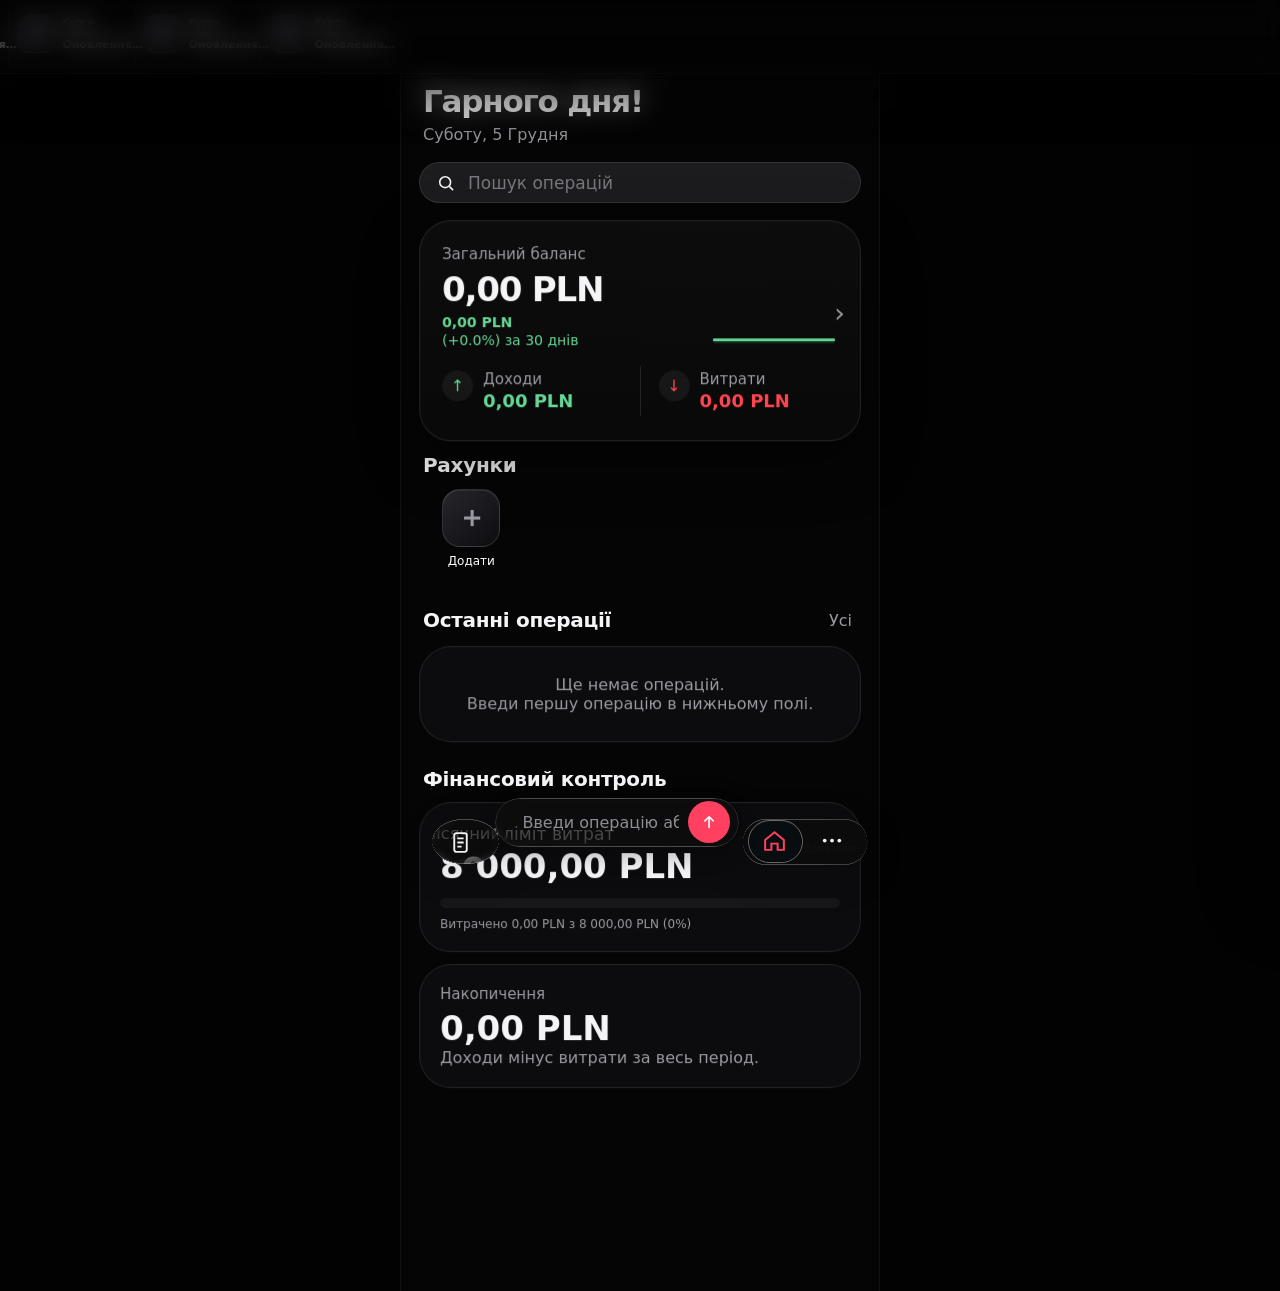
==== index.html @ 89702fe8 "Publish user collapse profile with exact reversed expansion" ====
<!doctype html>
<html lang="uk">
<head>
  <meta charset="utf-8" />
  <meta name="viewport" content="width=device-width, initial-scale=1, viewport-fit=cover" />
  <meta name="theme-color" content="#050505" />
  <meta name="apple-mobile-web-app-capable" content="yes" />
  <meta name="apple-mobile-web-app-status-bar-style" content="black-translucent" />
  <meta name="voice-finance-api" content="" />
  <title>Voice Finance</title>
  <link rel="manifest" href="manifest.webmanifest" />
  <link rel="apple-touch-icon" sizes="180x180" href="icons/liquid-studio-180.png" />
  <style>
    :root{
      --bg:#050505;
      --panel:#0c0c0e;
      --panel-2:#101013;
      --line:rgba(255,255,255,.105);
      --line-strong:rgba(255,255,255,.16);
      --text:#f5f5f7;
      --muted:#9a9aa2;
      --muted-2:#6f7078;
      --accent:#ff7d83;
      --accent-strong:#ff454f;
      --accent-dim:rgba(255,125,131,.12);
      --green:#66d896;
      --shadow:0 20px 60px rgba(0,0,0,.48);
      --r-xl:32px;
      --r-lg:26px;
      --r-md:20px;
      --r-sm:16px;
    }
    *{box-sizing:border-box}
    html,body{margin:0;min-height:100%;background:var(--bg);color:var(--text);font-family:-apple-system,BlinkMacSystemFont,"SF Pro Display","SF Pro Text",Inter,system-ui,sans-serif}
    body{overflow-x:hidden}
    button,input,select,textarea{font:inherit}
    button{color:inherit}
    .app{
      max-width:480px;
      margin:0 auto;
      min-height:100dvh;
      padding:calc(env(safe-area-inset-top) + 77px) 18px calc(190px + env(safe-area-inset-bottom));
      background:#050505;transition:transform .46s cubic-bezier(.2,.8,.2,1),filter .46s ease;
    }
    .account-ticker{position:fixed;z-index:42;top:env(safe-area-inset-top);left:0;right:0;height:74px;overflow:hidden;background:rgba(5,5,5,.94);border-bottom:1px solid rgba(255,255,255,.06);backdrop-filter:blur(18px);-webkit-backdrop-filter:blur(18px);touch-action:pan-y;cursor:grab}.account-ticker.dragging{cursor:grabbing}.account-ticker.dragging .ticker-item{pointer-events:none}
    .studio-preview .account-ticker{display:none!important}.studio-preview .app{padding-top:calc(env(safe-area-inset-top) + 16px)}.studio-preview .bottom-zone{bottom:0!important}
    .ticker-track{height:100%;display:flex;width:max-content;align-items:center;will-change:transform;transform:translate3d(0,0,0)}.ticker-sequence{display:flex;align-items:center;flex:none}.ticker-item{position:relative;width:126px;height:62px;display:grid;grid-template-columns:38px 1fr;grid-template-rows:1fr 1fr;column-gap:7px;align-items:center;padding:7px 8px 13px;border:0;border-right:1px solid rgba(255,255,255,.07);background:transparent;text-align:left;color:inherit}.ticker-logo{grid-row:1/3;width:38px;height:38px;border-radius:12px;background:linear-gradient(145deg,#24242a,#0b0b0d);border:1px solid var(--line);display:grid;place-items:center;font-weight:750;font-size:12px}.ticker-name{font-size:10px;line-height:1;color:#f5f5f7}.ticker-value{font-size:11px;font-weight:650;white-space:nowrap}.ticker-spark{position:absolute;left:53px;bottom:1px;width:38px;height:13px}.ticker-change{position:absolute;right:5px;bottom:2px;font-size:8px;white-space:nowrap}.trend-up{color:var(--green)}.trend-down{color:#ff5364}.trend-flat{color:var(--muted)}
    @media (prefers-reduced-motion:reduce){.account-ticker{overflow-x:auto;-webkit-overflow-scrolling:touch}.ticker-track{animation:none!important}.ticker-sequence[aria-hidden="true"]{display:none}}
    .topline{display:flex;justify-content:space-between;align-items:flex-start;margin:8px 4px 5px}
    .eyebrow{font-size:15px;color:var(--muted);margin-bottom:2px}
    h1{font-size:33px;line-height:1.05;margin:0;letter-spacing:-1.2px}
    .sub{margin-top:6px;color:var(--muted);font-size:14px}
    .icon-btn{
      width:44px;height:44px;border-radius:50%;border:1px solid var(--line);
      background:var(--panel);display:grid;place-items:center;padding:0
    }
    .screen{display:none}.screen.active{display:block}
    .card{
      background:linear-gradient(180deg,rgba(255,255,255,.035),rgba(255,255,255,.018));
      border:1px solid var(--line);border-radius:var(--r-xl);box-shadow:var(--shadow);
    }
    .balance-card{padding:24px 22px;margin-bottom:11px}
    .balance-row{display:grid;grid-template-columns:minmax(0,1fr) 128px;gap:10px;align-items:center}.balance-copy{min-width:0;overflow:hidden}.balance-row .balance{margin:9px 0 6px}.balance-chart-btn{border:0;background:transparent;padding:0;height:78px;display:block;position:relative}.balance-chart-btn svg{width:100%;height:100%;overflow:visible}.balance-chart-btn path:not(.fill){fill:none;stroke:var(--green);stroke-width:2.4;stroke-linecap:round;stroke-linejoin:round}.balance-chart-btn .fill{fill:url(#balanceGradient);stroke:none}.balance-chart-btn::after{content:'›';position:absolute;right:-7px;top:22px;color:var(--muted);font-size:27px}.balance-change{font-size:14px;color:var(--green);margin:0 0 18px;min-width:0}.balance-change strong,.balance-change span{display:block;max-width:100%;white-space:nowrap;overflow:hidden}.balance-change span{margin-top:2px}
    .label{color:var(--muted);font-size:15px}
    .balance-main{display:grid;grid-template-columns:minmax(0,1fr) 108px;gap:10px;align-items:center;margin:7px 0 22px;min-width:0}.balance-main>*{min-width:0}.balance{width:100%;font-size:clamp(26px,7.8vw,34px);letter-spacing:-1.2px;line-height:1.05;font-weight:600;white-space:nowrap;overflow:hidden}.balance-chart{width:108px;height:52px;overflow:hidden}.balance-chart path{fill:none;stroke:var(--green);stroke-width:2.4;stroke-linecap:round;stroke-linejoin:round}.balance-chart .fill{fill:url(#balanceGradient);stroke:none}
    .split{display:grid;grid-template-columns:1fr 1px 1fr;gap:18px;align-items:center}
    .divider{height:50px;background:var(--line)}
    .metric{display:flex;gap:10px;align-items:flex-start;border:0;background:transparent;padding:0;text-align:left;cursor:pointer;min-width:0;overflow:hidden}.metric>div:last-child{min-width:0;flex:1;overflow:hidden}
    .metric .dot{width:31px;height:31px;border-radius:50%;display:grid;place-items:center;background:rgba(255,255,255,.055)}
    .metric strong{display:block;width:100%;font-size:18px;margin-top:2px;white-space:nowrap;overflow:hidden}
    .income strong,.income .dot{color:var(--green)}
    .expense strong,.expense .dot{color:var(--accent-strong)}
    .section{margin-top:20px}
    .section-head{display:flex;align-items:center;justify-content:space-between;margin:0 4px 12px}
    .section-head h2{font-size:20px;margin:0;letter-spacing:-.3px}
    .section-head button{border:0;background:none;color:var(--muted);padding:5px}
    .accounts-section{margin:4px 0 22px}.accounts-grid{display:grid;grid-template-columns:repeat(4,minmax(0,1fr));gap:13px 8px;overflow:hidden;max-height:108px;transition:max-height .35s ease}.accounts-grid.expanded{max-height:360px}.account-tile{border:0;background:transparent;padding:0;min-width:0;text-align:center}.account-icon{width:58px;height:58px;border-radius:18px;margin:0 auto 7px;border:1px solid rgba(255,255,255,.13);background:linear-gradient(145deg,#27272d,#0d0d10);display:grid;place-items:center;font-size:18px;font-weight:750;box-shadow:inset 0 1px rgba(255,255,255,.08)}.account-icon.erste{background:#0874df}.account-icon.revolut{font-size:30px}.account-name{display:block;font-size:12px;color:white;white-space:nowrap;overflow:hidden;text-overflow:ellipsis}.account-balance{display:block;font-size:11px;color:var(--green);margin-top:3px;white-space:nowrap}.account-balance.negative{color:#ff5364}.add-icon{font-size:29px;color:var(--muted)}
    .category-grid{display:block;border:1px solid var(--line);border-radius:var(--r-xl);overflow:hidden;background:var(--panel)}
    .category{
      min-height:46px;border:0;border-bottom:1px solid var(--line);border-radius:0;
      background:transparent;padding:4px 12px;display:grid;grid-template-columns:44px 1fr auto;gap:10px;align-items:center;
      cursor:pointer;transition:.18s transform,.18s border-color;
    }
    .category:last-child{border-bottom:0}
    .category:active{transform:scale(.98)}
    .cat-top{display:contents}
    .cat-icon{width:37px;height:37px;border-radius:13px;display:grid;place-items:center;font-size:18px;background:rgba(255,255,255,.06)}
    .cat-arrow{display:none}.cat-copy{display:contents}.cat-name{font-size:16px;color:#d9d9de}.cat-sum{font-size:16px;margin:0;font-variant-numeric:tabular-nums}
    .transactions{border:1px solid var(--line);border-radius:var(--r-xl);overflow:hidden;background:var(--panel)}
    .tx{display:grid;grid-template-columns:46px 1fr auto;gap:12px;align-items:center;padding:14px 15px;border-bottom:1px solid var(--line);cursor:pointer}
    .tx:last-child{border-bottom:0}
    .tx-icon{width:42px;height:42px;border-radius:15px;background:rgba(255,255,255,.06);display:grid;place-items:center;font-size:19px}
    .tx-title{font-size:16px}.tx-meta{font-size:13px;color:var(--muted);margin-top:3px}
    .tx-amount{font-size:17px;font-variant-numeric:tabular-nums}.pos{color:var(--green)}.neg{color:#f0f0f4}
    .empty{padding:28px;text-align:center;color:var(--muted)}
    .bottom-zone{position:fixed;left:50%;transform:translateX(-50%);bottom:0;width:min(480px,100%);padding:8px 15px calc(11px + env(safe-area-inset-bottom));background:transparent;z-index:30;transition:transform .5s cubic-bezier(.22,.82,.22,1),bottom .22s ease}
    .top-atmosphere{position:fixed;z-index:43;left:0;right:0;top:0;height:calc(var(--vf-top-height,10dvh) + env(safe-area-inset-top));pointer-events:none;background:rgba(0,0,0,var(--vf-top-shade,.2));backdrop-filter:blur(var(--vf-top-blur,16px));-webkit-backdrop-filter:blur(var(--vf-top-blur,16px));mask-image:linear-gradient(to bottom,#000 0%,#000 25%,transparent 100%);-webkit-mask-image:linear-gradient(to bottom,#000 0%,#000 25%,transparent 100%)}
    .dock-layout{position:relative;height:128px;transition:height .62s cubic-bezier(.2,.72,.18,1)}
    .dock-liquid-layer{position:absolute;z-index:1;left:-14px;top:-14px;display:block;width:calc(100% + 28px);height:156px;overflow:visible;pointer-events:none;contain:layout paint;will-change:contents}
    .dock-liquid-outline-layer{position:absolute;z-index:2;left:-14px;top:-14px;display:block;width:calc(100% + 28px);height:156px;overflow:visible;pointer-events:none}
    .dock-zoom-surfaces{position:absolute;z-index:0;left:-14px;top:-14px;width:calc(100% + 28px);height:156px;pointer-events:none}
    .dock-zoom-layer{position:absolute;inset:0;overflow:hidden;pointer-events:none;mask-repeat:no-repeat;-webkit-mask-repeat:no-repeat;contain:paint}
    .vf-mirror-content{position:absolute;inset:0;display:block;pointer-events:none;overflow:hidden;contain:paint}
    .vf-mirror-copy{position:absolute!important;max-width:none!important;margin:0!important;pointer-events:none!important;transition:none!important;animation:none!important;backdrop-filter:none!important;-webkit-backdrop-filter:none!important;transform-style:flat!important}
    .vf-mirror-copy.account-ticker{right:auto!important;bottom:auto!important}
    .dock-liquid-mass{fill:url(#dockGlassFill);filter:url(#dockLiquidGlass)}
    .dock-entry-glass{fill:url(#dockGlassFill)}
    .quick-entry-shell{position:absolute;z-index:3;left:0;top:0;width:100%;height:42px;border:0;border-radius:21px;background:transparent;box-shadow:0 9px 20px rgba(0,0,0,var(--vf-dock-shade,.22));display:flex;align-items:center;padding:0 18px;transition:top .62s cubic-bezier(.2,.72,.18,1),left .62s cubic-bezier(.2,.72,.18,1),width .62s cubic-bezier(.2,.72,.18,1),height .62s cubic-bezier(.2,.72,.18,1),border-radius .62s cubic-bezier(.2,.72,.18,1),padding .62s cubic-bezier(.2,.72,.18,1),opacity .32s ease;overflow:hidden}
    .quick-entry-shell>svg{width:22px;height:22px;flex:none;color:#f5f5f7}.quick-entry-shell.listening{border-color:rgba(255,64,96,.6)}.quick-entry-input{min-width:0;flex:1;height:100%;border:0;outline:0;background:transparent;color:#f5f5f7;padding:0 9px 0 11px;font-size:16px}.quick-entry-input::placeholder{color:#8d8d94}.quick-send{width:27px;height:27px;flex:none;border:0;border-radius:50%;background:#ff4060;color:#fff;display:grid;place-items:center;padding:0;transition:transform .18s ease,filter .18s ease}.quick-send:active{transform:scale(.9);filter:brightness(.82)}.quick-send svg{width:14px;height:14px}
    .dock{position:absolute;z-index:2;left:0;top:50px;width:100%;height:78px;transition:top .62s cubic-bezier(.2,.72,.18,1),height .62s cubic-bezier(.2,.72,.18,1)}
    .dock-group{position:relative;isolation:isolate;width:100%;height:78px;border:0;border-radius:39px;background:transparent;box-shadow:none;overflow:visible;transition:height .62s cubic-bezier(.2,.72,.18,1)}.dock-group::before{content:none}
    .profile-drawer::before{content:"";position:absolute;pointer-events:none;inset:1px;border-radius:inherit;background:linear-gradient(100deg,rgba(255,255,255,.07),transparent 18% 82%,rgba(255,255,255,.055));opacity:.5}
    .dock-group::after{content:none}
    .dock-indicator{position:absolute;z-index:0;left:6px;top:6px;width:calc((100% - 12px)/5);height:64px;border-radius:31px;transform:translateX(0);will-change:transform,width,height,left,top;transition:left .8s cubic-bezier(.65,0,.35,1),top .8s cubic-bezier(.65,0,.35,1),width .8s cubic-bezier(.65,0,.35,1),height .8s cubic-bezier(.65,0,.35,1),border-radius .8s cubic-bezier(.65,0,.35,1)}.dock-indicator::before{content:"";position:absolute;inset:0;border-radius:inherit;background:var(--dock-indicator-fill,#09090a);transform-origin:center}
    .dock-selection-fluid{position:absolute;inset:0;z-index:0;width:100%;height:100%;overflow:visible;pointer-events:none}.dock-selection-fluid path{fill:var(--dock-indicator-fill,#09090a)}.dock-group{touch-action:pan-y}
    .dock button{border:0;color:#f1f1f3}.dock-group button{--i:0;position:absolute;z-index:1;left:6px;top:6px;width:calc((100% - 12px)/5);height:64px;border-radius:31px;background:transparent;display:flex;flex-direction:column;justify-content:center;align-items:center;gap:3px;padding:5px 2px;transform:translateX(calc(var(--i) * 100%));transition:transform .8s cubic-bezier(.22,.72,.18,1),opacity .55s ease,color .35s ease,width .8s cubic-bezier(.22,.72,.18,1),height .8s cubic-bezier(.22,.72,.18,1),top .8s cubic-bezier(.22,.72,.18,1),left .8s cubic-bezier(.22,.72,.18,1)}.dock-group button:nth-of-type(2){--i:1}.dock-group button:nth-of-type(3){--i:2}.dock-group button:nth-of-type(4){--i:3}.dock-group button:nth-of-type(5){--i:4}.dock-group button.active{color:#ff4060}.dock svg{width:25px;height:25px}.dock-label{font-size:10px;line-height:1;white-space:nowrap;letter-spacing:-.1px;transition:opacity .35s ease}
    .dock-group .compact-active-btn{display:none;opacity:0;pointer-events:none}
    .bottom-zone.compact .dock-layout{height:78px}.bottom-zone.compact .quick-entry-shell{left:68px;top:9px;width:calc(100% - 200px);height:60px;border-radius:30px;padding:0 9px 0 14px}.bottom-zone.compact .dock{top:0;height:78px}.bottom-zone.compact .dock-group{height:78px;border-color:transparent;background:transparent;box-shadow:none;overflow:visible}.bottom-zone.compact .dock-group::before{opacity:1;transform:scaleX(1)}.bottom-zone.compact .dock-group::after{opacity:0}.bottom-zone.compact .dock-indicator{left:0;top:6px;width:64px;height:64px;border-radius:50%;transform:translateX(0)!important;border:1px solid rgba(255,255,255,.16);box-shadow:inset 0 1px rgba(255,255,255,.12)}.bottom-zone.compact.compact-home .dock-indicator{opacity:0}.bottom-zone.compact .dock-indicator::before{background:rgba(31,31,33,.96)}.bottom-zone.compact .dock-group button{left:0;top:6px;width:64px;height:64px;border-radius:50%;transform:translateX(0) scale(.72);opacity:0;pointer-events:none}.bottom-zone.compact .dock-group button.active:not([data-screen="home"]){transform:translateX(0) scale(1);opacity:1;pointer-events:auto}.bottom-zone.compact .dock-group button[data-screen="home"]{left:calc(100% - 124px);transform:translateX(0) scale(1);opacity:1;pointer-events:auto}.bottom-zone.compact .dock-group button[data-screen="home"].active{background:#09090a}.bottom-zone.compact .dock-group .more-btn{left:calc(100% - 62px);transform:translateX(0) scale(1);opacity:1;pointer-events:auto;background:transparent;border:0;box-shadow:none}.bottom-zone.compact .dock-label{opacity:0}.bottom-zone.compact .quick-entry-shell>svg{width:0;opacity:0}.bottom-zone.compact .quick-send{width:38px;height:38px}.bottom-zone.compact .quick-send svg{width:19px;height:19px}
    .dock-indicator{transition-duration:.784s}.dock-group button{transition-duration:.784s,.546s,.35s,.784s,.784s,.784s,.784s}.dock-label{transition-duration:.35s}.bottom-zone.compact .dock-layout{transition:height .476s cubic-bezier(.22,.72,.18,1)}.bottom-zone.compact .quick-entry-shell{transition:top .476s cubic-bezier(.65,0,.35,1),left .476s cubic-bezier(.65,0,.35,1),width .476s cubic-bezier(.65,0,.35,1),height .476s cubic-bezier(.65,0,.35,1),border-radius .476s cubic-bezier(.65,0,.35,1),padding .476s cubic-bezier(.65,0,.35,1),opacity .35s ease}
    .dock-indicator{transition-duration:.62s}.dock-group button{transition-duration:.62s,.43s,.28s,.62s,.62s,.62s,.62s}.dock-label{transition-duration:.28s}.bottom-zone.compact .dock-layout{transition:height .62s cubic-bezier(.2,.72,.18,1)}.bottom-zone.compact .quick-entry-shell{transition:top .62s cubic-bezier(.2,.72,.18,1),left .62s cubic-bezier(.2,.72,.18,1),width .62s cubic-bezier(.2,.72,.18,1),height .62s cubic-bezier(.2,.72,.18,1),border-radius .62s cubic-bezier(.2,.72,.18,1),padding .62s cubic-bezier(.2,.72,.18,1),opacity .28s ease}.bottom-zone.compact .dock-group::before{opacity:0}.bottom-zone.compact .dock-indicator{border:0;box-shadow:none}.bottom-zone.compact .dock-indicator::before{background:rgba(8,8,10,.8)}.bottom-zone.compact .dock-group button[data-screen="home"].active{background:rgba(8,8,10,.78)}
    .bottom-zone.compact.compact-home .quick-entry-shell{left:68px;width:calc(100% - 200px)}.bottom-zone.compact.compact-home .dock-indicator{opacity:1}.bottom-zone.compact .dock-group button.active:not([data-screen="home"]){opacity:0;pointer-events:none;transform:translateX(0) scale(.72)}.bottom-zone.compact .dock-group .compact-active-btn{display:flex;left:0;top:6px;width:64px;height:64px;border-radius:50%;transform:none;opacity:1;pointer-events:auto;color:#ff4060}.bottom-zone.compact .compact-active-btn .dock-label{display:none}
    .bottom-zone.compact .quick-entry-shell{transition:left .28s cubic-bezier(.2,.72,.18,1) .2s,width .28s cubic-bezier(.2,.72,.18,1) .2s,height .28s cubic-bezier(.2,.72,.18,1) .2s,border-radius .28s cubic-bezier(.2,.72,.18,1) .2s,padding .28s cubic-bezier(.2,.72,.18,1) .2s,top .28s cubic-bezier(.2,.72,.18,1) .42s,opacity .28s ease}
    .bottom-zone.compact .dock-layout{height:128px}.bottom-zone.compact .dock{top:50px}.bottom-zone.compact .quick-entry-shell{top:58px;transition:left .36s cubic-bezier(.2,.72,.18,1) .28s,width .36s cubic-bezier(.2,.72,.18,1) .28s,height .36s cubic-bezier(.2,.72,.18,1) .28s,border-radius .36s cubic-bezier(.2,.72,.18,1) .28s,padding .36s cubic-bezier(.2,.72,.18,1) .28s,top .34s cubic-bezier(.2,.72,.18,1) .52s,opacity .28s ease}.dock-indicator{transition-duration:.84s}.dock-group button{transition-duration:.84s,.58s,.38s,.84s,.84s,.84s,.84s}
    /* One horizontal coordinate system prevents width-dependent translateX overshoot. */
    .dock-group button{left:6px;transform:translateZ(0) scale(1);will-change:left,width,transform,opacity;backface-visibility:hidden;transition:transform .84s cubic-bezier(.65,0,.35,1),opacity .58s ease,color .38s ease,width .84s cubic-bezier(.65,0,.35,1),height .84s cubic-bezier(.65,0,.35,1),top .84s cubic-bezier(.65,0,.35,1),left .84s cubic-bezier(.65,0,.35,1)}
    .dock-group button:nth-of-type(2){left:calc(20% + 3.6px)}
    .dock-group button:nth-of-type(3){left:calc(40% + 1.2px)}
    .dock-group button:nth-of-type(4){left:calc(60% - 1.2px)}
    .dock-group button:nth-of-type(5){left:calc(80% - 3.6px)}
    .dock-group .compact-active-btn{display:none!important}
    .bottom-zone.compact .dock-group button{left:0;transform:translateZ(0) scale(.72)}
    /* One editable, directional rim for the entry field; mask fades only the rim. */
    .quick-entry-shell::before{content:"";position:absolute;inset:0;border-radius:inherit;background:var(--dock-entry-tint,transparent);pointer-events:none;z-index:1}
    .quick-entry-shell::after{content:"";position:absolute;inset:0;box-sizing:border-box;border-style:solid;border-width:var(--dock-glass-border,1px) var(--dock-glass-border-x,1px);border-color:rgba(255,255,255,var(--dock-glass-border-opacity,.3));border-radius:inherit;pointer-events:none;mask-image:var(--dock-outline-mask);-webkit-mask-image:var(--dock-outline-mask)}
    .quick-entry-shell.listening::after{border-color:rgba(255,64,96,.6)}
    .vf-radial-blur-host> :not(.vf-contour-zoom-stack){position:relative;z-index:1}
    .vf-radial-blur-host>.vf-contour-zoom-stack{position:absolute;inset:0;z-index:0;border-radius:inherit;overflow:hidden;pointer-events:none}
    .vf-contour-zoom-layer{position:absolute;inset:0;border-radius:inherit;overflow:hidden;pointer-events:none;mask-repeat:no-repeat;-webkit-mask-repeat:no-repeat;contain:paint}
    .vf-radial-blur-host.quick-entry-shell>svg,.vf-radial-blur-host.quick-entry-shell>input,.vf-radial-blur-host.quick-entry-shell>button{position:relative;z-index:2}
    .vf-radial-blur-host.quick-entry-shell::after{z-index:3}
    #dockMaterialSurfaces .vf-radial-blur-host.dock-material-surface{backdrop-filter:none;-webkit-backdrop-filter:none}
    #bottomZone .vf-radial-blur-host.dock-indicator::before{z-index:2;backdrop-filter:none;-webkit-backdrop-filter:none}
    #bottomZone .vf-radial-blur-host.dock-indicator>.vf-contour-zoom-stack{z-index:1}
    .vf-radial-blur-host.profile-drawer,.vf-radial-blur-host.sheet,.vf-radial-blur-host.voice-popover{backdrop-filter:none;-webkit-backdrop-filter:none}
    #profileDrawer .category-grid,#profileDrawer .drawer-settings{background:rgba(255,255,255,var(--vf-drawer-card-opacity,.045));backdrop-filter:blur(var(--vf-drawer-card-blur,8px));-webkit-backdrop-filter:blur(var(--vf-drawer-card-blur,8px));border-radius:var(--vf-drawer-card-radius,24px)}
    .profile-drawer .category{min-height:calc(46px * var(--vf-drawer-card-size,1))}
    .profile-drawer .drawer-settings{min-height:calc(52px * var(--vf-drawer-card-size,1))}
    .sheet :is(.provider-button,.field input,.field select,.category-grid,.transactions,.card){background:rgba(255,255,255,var(--vf-sheet-card-opacity,.06));backdrop-filter:blur(var(--vf-sheet-card-blur,8px));-webkit-backdrop-filter:blur(var(--vf-sheet-card-blur,8px));border-radius:var(--vf-sheet-card-radius,18px)}
    .sheet .provider-button{min-height:calc(50px * var(--vf-sheet-card-size,1))}
    .sheet :is(.field input,.field select){min-height:calc(48px * var(--vf-sheet-card-size,1))}
    /* HTML glass plates follow the two SVG liquid masses independently. */
    #dockMaterialSurfaces{position:absolute;z-index:2;inset:0;pointer-events:none;overflow:visible}
    #dockMaterialSurfaces .dock-material-surface{position:absolute;left:0;top:0;opacity:0;overflow:hidden;pointer-events:none;background:transparent;border:0;box-shadow:none;backdrop-filter:blur(var(--dock-glass-blur,15px)) saturate(var(--dock-glass-lens,1.2));-webkit-backdrop-filter:blur(var(--dock-glass-blur,15px)) saturate(var(--dock-glass-lens,1.2));will-change:left,top,width,height,border-radius,opacity}
    html.vf-motion-active #dockMaterialSurfaces .dock-material-surface{backdrop-filter:none;-webkit-backdrop-filter:none}
    #bottomZone .dock-group{background:transparent;border-color:transparent;backdrop-filter:none;-webkit-backdrop-filter:none}
    #bottomZone .dock-group::before,#bottomZone .dock-group::after{content:none}
    #bottomZone .dock-indicator{overflow:hidden}
    #bottomZone .dock-indicator::before{background:var(--dock-indicator-bg,rgba(9,9,10,.8));backdrop-filter:none;-webkit-backdrop-filter:none}
    #bottomZone.compact .dock-indicator{border:var(--dock-indicator-border,1px) solid rgba(255,255,255,var(--dock-indicator-border-opacity,.28));box-shadow:inset 0 1px rgba(255,255,255,.12)}
    #bottomZone.compact .dock-indicator::before{background:var(--dock-indicator-bg,rgba(9,9,10,.8))}
    #bottomZone.compact .dock-group button[data-screen="home"].active{background:transparent}
    .bottom-zone.compact .dock-group button[data-screen="home"]{left:calc(100% - 124px);transform:translateZ(0) scale(1)}
    .bottom-zone.compact .dock-group .more-btn{left:calc(100% - 62px);transform:translateZ(0) scale(1)}
    .bottom-zone.compact.compact-home .dock-group button[data-screen="debts"],
    .bottom-zone.compact:not(.compact-home) .dock-group button.active:not([data-screen="home"]){left:0;transform:translateZ(0) scale(1);opacity:1;pointer-events:auto}
    .dock-liquid-layer{transform:translateZ(0);backface-visibility:hidden;filter:drop-shadow(0 9px 20px rgba(0,0,0,var(--vf-dock-shade,.22)))}
    .bottom-zone.dock-motion .quick-entry-shell,.bottom-zone.dock-motion .quick-entry-shell>svg,.bottom-zone.dock-motion .quick-send,.bottom-zone.dock-motion .quick-send svg,.bottom-zone.dock-motion .dock,.bottom-zone.dock-motion .dock-group,.bottom-zone.dock-motion .dock-group button,.bottom-zone.dock-motion .dock-label,.bottom-zone.dock-motion .dock-indicator{transition:none!important;animation:none!important}
    .bottom-zone.compact.compact-home .dock-indicator{left:calc(100% - 124px);opacity:1}.bottom-zone.compact .dock-group button[data-screen="home"].active{background:transparent}
    .topline{padding-left:0}.page-search{height:41px;margin:0 0 18px;border:1px solid rgba(255,255,255,.1);border-radius:21px;background:#1c1c1e;display:flex;align-items:center;padding:0 16px}.page-search svg{width:20px;height:20px;flex:none}.page-search input{width:100%;height:100%;min-width:0;border:0;outline:0;background:transparent;color:var(--text);padding:0 12px;font-size:17px}.page-search input::placeholder{color:#77777f}
    .home-topline{min-height:72px;align-items:flex-start}.home-topline h1{font-size:31px;margin-bottom:7px}.home-topline .sub{margin:0;font-size:16px;text-transform:capitalize}
    .profile-drawer-backdrop{position:fixed;inset:0;z-index:29;background:rgba(0,0,0,0);pointer-events:none;transition:background .46s ease}
    .profile-drawer-backdrop.open{z-index:50;background:rgba(0,0,0,var(--vf-drawer-shade,.38));pointer-events:auto}
    .profile-drawer{position:absolute;isolation:isolate;z-index:2;right:0;top:0;bottom:0;width:min(76vw,360px);height:100%;padding:calc(env(safe-area-inset-top) + 28px) 16px calc(env(safe-area-inset-bottom) + 132px);background:linear-gradient(110deg,rgba(31,31,36,.48),rgba(12,12,15,.28) 48%,rgba(35,35,41,.34));border-left:1px solid rgba(255,255,255,.18);border-radius:30px 0 0 30px;box-shadow:-26px 0 70px rgba(0,0,0,.34),inset 8px 0 24px rgba(255,255,255,.025);backdrop-filter:blur(15px) saturate(145%);-webkit-backdrop-filter:blur(15px) saturate(145%);overflow-x:hidden;overflow-y:auto;overscroll-behavior:contain;touch-action:pan-y;-webkit-overflow-scrolling:touch;transform:translateX(104%);transition:transform .4s cubic-bezier(.22,.9,.28,1)}
    .profile-drawer::before{position:fixed;inset:1px 0 1px 1px;border-radius:29px 0 0 29px;background:radial-gradient(ellipse at 12% 45%,rgba(255,255,255,.14),transparent 18%),linear-gradient(92deg,rgba(255,255,255,.1),transparent 9% 88%,rgba(255,255,255,.025));filter:saturate(130%);opacity:.58}
    .profile-drawer-backdrop.open .profile-drawer{transform:translateX(0)}
    html.vf-motion-active .profile-drawer{transition:none}
    body.drawer-open .bottom-zone{pointer-events:none}body.drawer-open .more-btn{pointer-events:auto}
    body.drawer-open .app{transform:translateX(calc(-1 * min(22vw,105px)))}
    html.vf-motion-active body.drawer-open .app{transform:none}
    html.vf-popup-motion .app,html.vf-popup-motion .bottom-zone{transition:none!important}
    body.drawer-open .bottom-zone{z-index:52}
    body.drawer-open .quick-entry-shell,body.drawer-open .dock-indicator,body.drawer-open .bottom-zone .dock-group button:not(.more-btn){pointer-events:none}
    body.drawer-open .bottom-zone .dock-group .more-btn{z-index:4;pointer-events:auto}
    .more-btn .more-icon,.more-btn .back-icon{position:absolute;left:50%;top:13px;width:25px;height:25px;transform:translateX(-50%);transition:opacity .25s ease,transform .3s cubic-bezier(.65,0,.35,1)}
    .more-btn .back-icon{opacity:0;transform:translateX(-50%) scale(.65) rotate(-24deg)}
    .more-btn .dock-label{position:absolute;left:50%;bottom:8px;transform:translateX(-50%)}
    body.drawer-open .more-btn .more-icon{opacity:0;transform:translateX(-50%) scale(.65) rotate(24deg)}
    body.drawer-open .more-btn .back-icon{opacity:1;transform:translateX(-50%) scale(1) rotate(0)}
    .drawer-title{font-size:28px;margin:0 0 5px}.drawer-sub{color:var(--muted);font-size:13px;margin-bottom:22px}.drawer-section-head{display:flex;align-items:center;justify-content:space-between;margin:18px 3px 10px}.drawer-section-head h2{font-size:18px;margin:0}.drawer-section-head button{border:0;background:transparent;color:var(--muted);padding:5px}.drawer-settings{width:100%;margin-top:16px;border:1px solid var(--line);border-radius:20px;background:rgba(255,255,255,.045);padding:15px;display:flex;justify-content:space-between;align-items:center;text-align:left}.profile-drawer .category-grid{border-radius:24px}.profile-drawer .category{grid-template-columns:39px minmax(0,1fr) auto;padding-inline:9px}.profile-drawer .cat-icon{width:34px;height:34px}.profile-drawer .cat-name,.profile-drawer .cat-sum{font-size:14px}
    .person-status{font-size:12px;font-weight:650}.person-status.paid{color:var(--green)}.person-status.unpaid{color:var(--accent-strong)}.person-back{border:0;background:transparent;color:var(--muted);padding:5px 0 15px;font-size:15px}.person-summary{margin-bottom:14px}.person-list .tx{grid-template-columns:42px minmax(0,1fr) auto}.person-list .debt-amount{grid-row:1 / span 2;grid-column:3;align-self:center}
    .market-picker{margin-top:18px}.market-search{height:48px;border:1px solid var(--line);border-radius:24px;background:rgba(255,255,255,.045);padding:0 15px;color:var(--text);width:100%;outline:0}.market-list{max-height:290px;overflow:auto;margin-top:10px;border:1px solid var(--line);border-radius:20px}.market-option{display:flex;align-items:center;gap:11px;padding:12px 14px;border-bottom:1px solid var(--line)}.market-option:last-child{border-bottom:0}.market-option input{accent-color:#ff4060}.market-option small{margin-left:auto;color:var(--muted)}.data-note{font-size:12px;color:var(--muted);line-height:1.45;margin-top:10px}.empty-chart{position:absolute;inset:0;display:grid;place-items:center;text-align:center;color:var(--muted);padding:28px}.detail-title{margin:2px 0 18px}.detail-title h1{font-size:30px}.account-picker{margin:0 0 14px}.account-picker select{width:100%;height:48px;border:1px solid var(--line);border-radius:18px;background:var(--panel);color:var(--text);padding:0 14px}
    .sheet-backdrop{position:fixed;inset:0;background:rgba(0,0,0,var(--vf-sheet-shade,.38));z-index:60;display:none;align-items:flex-end;justify-content:center;overflow:hidden;overscroll-behavior:none;touch-action:none}
    .sheet-backdrop.open{display:flex}
    .sheet{
      position:relative;isolation:isolate;width:min(480px,100%);max-height:90dvh;overflow:auto;overscroll-behavior:contain;touch-action:pan-y;border-radius:34px 34px 0 0;
      background:linear-gradient(145deg,rgba(35,35,41,.5),rgba(11,11,14,.3) 48%,rgba(33,33,39,.36));
      border:1px solid rgba(255,255,255,.18);padding:12px 18px calc(24px + env(safe-area-inset-bottom));box-shadow:0 -22px 80px rgba(0,0,0,.46),inset 0 2px 12px rgba(255,255,255,.035);backdrop-filter:blur(15px) saturate(145%);-webkit-backdrop-filter:blur(15px) saturate(145%)
    }
    .sheet::before,.voice-popover::before{content:"";position:fixed;z-index:-1;pointer-events:none;inset:1px;border-radius:inherit;background:radial-gradient(ellipse at 50% 0%,rgba(255,255,255,.16),transparent 28%),linear-gradient(100deg,rgba(255,255,255,.08),transparent 12% 87%,rgba(255,255,255,.055));opacity:.62}
    .sheet::after,.voice-popover::after{content:"";position:fixed;z-index:-1;pointer-events:none;inset:4px;border-radius:inherit;border:1px solid rgba(255,255,255,.045);box-shadow:inset 7px 3px 16px rgba(255,255,255,.025),inset -8px -5px 18px rgba(0,0,0,.08)}
    .handle{width:42px;height:5px;background:#44444a;border-radius:99px;margin:3px auto 18px}
    .sheet h3{font-size:24px;margin:0 0 6px}.sheet p{color:var(--muted);margin:0 0 18px}
    .field{margin:14px 0}.field label{display:block;color:var(--muted);font-size:13px;margin:0 0 7px 4px}
    .field input,.field select,.field textarea{
      width:100%;border:1px solid var(--line);background:#121215;color:var(--text);border-radius:18px;padding:15px 16px;outline:none
    }
    .field textarea{min-height:80px;resize:vertical}
    .type-seg{display:grid;grid-template-columns:1fr 1fr;background:#121215;border:1px solid var(--line);padding:4px;border-radius:18px}
    .type-seg button{border:0;background:transparent;border-radius:14px;padding:11px;color:var(--muted)}
    .type-seg button.active{background:#1d1d21;color:var(--text)}
    .primary{width:100%;border:0;border-radius:20px;background:var(--text);color:#080808;font-weight:650;padding:15px;margin-top:10px}
    .danger{width:100%;border:1px solid rgba(255,69,79,.28);border-radius:20px;background:rgba(255,69,79,.08);color:var(--accent);padding:14px;margin-top:10px}
    .voice-panel{text-align:center;padding:12px 8px 2px}
    .voice-status{font-size:22px;margin:8px 0 5px}.voice-text{color:var(--muted);min-height:40px}
    .voice-big{margin:16px auto;width:98px;height:98px;border-radius:50%;border:4px solid white;background:var(--accent-strong);display:grid;place-items:center}
    .voice-big.pulse{animation:pulse 1.35s infinite}
    @keyframes pulse{50%{box-shadow:0 0 0 16px rgba(255,69,79,.10)}}
    .parse-card{margin-top:18px;text-align:left;border:1px solid var(--line);border-radius:26px;padding:16px;background:#111114}
    .parse-amount{font-size:30px;font-weight:650}.parse-sub{color:var(--muted);margin-top:4px}
    .toast{position:fixed;left:50%;bottom:190px;transform:translate(-50%,20px);background:#171719;border:1px solid var(--line);color:#fff;padding:12px 16px;border-radius:999px;opacity:0;pointer-events:none;transition:.22s;z-index:100;font-size:14px}
    .toast.show{opacity:1;transform:translate(-50%,0)}
    .insight-card,.profile-card,.goal-card{padding:20px;border:1px solid var(--line);border-radius:var(--r-xl);background:var(--panel);margin-bottom:12px}
    .big-stat{font-size:34px;font-weight:650;margin-top:5px}
    .bar{height:10px;background:#17171a;border-radius:99px;overflow:hidden;margin-top:12px}.bar > div{height:100%;background:var(--accent);border-radius:99px}
    .list-row{display:flex;justify-content:space-between;gap:16px;padding:14px 0;border-bottom:1px solid var(--line)}.list-row:last-child{border-bottom:0}
    .muted{color:var(--muted)}
    .profile-actions button{width:100%;text-align:left;border:0;border-bottom:1px solid var(--line);background:transparent;padding:16px 0}.profile-actions button:last-child{border-bottom:0}
    .tiny{font-size:12px;color:var(--muted)}
    .provider-list{display:grid;gap:9px}.provider-button{width:100%;border:1px solid var(--line);background:#121215;border-radius:18px;padding:14px 15px;display:flex;align-items:center;justify-content:space-between;text-align:left}.provider-note{font-size:12px;color:var(--muted)}.analysis-head{margin-bottom:16px}.analysis-value{font-size:43px;font-weight:650;letter-spacing:-1.8px}.analysis-change{margin-top:6px;font-size:16px}.period-tabs{display:grid;grid-template-columns:repeat(6,1fr);gap:4px;background:#111114;border:1px solid var(--line);border-radius:17px;padding:4px;margin-bottom:14px}.period-tabs button{border:0;background:transparent;color:var(--muted);font-size:12px;padding:8px 2px;border-radius:13px}.period-tabs button.active{background:#29292e;color:white}.analysis-chart{height:260px;border-bottom:1px solid var(--line);position:relative;touch-action:none;margin-bottom:18px}.analysis-chart svg{width:100%;height:100%;overflow:visible}.chart-tooltip{position:absolute;top:10px;left:10px;background:rgba(20,20,23,.92);border:1px solid var(--line);border-radius:12px;padding:7px 9px;font-size:12px;pointer-events:none}.chart-crosshair{stroke:rgba(255,255,255,.35);stroke-width:1;stroke-dasharray:3 3}.metrics-grid{display:grid;grid-template-columns:1fr 1fr;border:1px solid var(--line);border-radius:24px;overflow:hidden;margin-bottom:18px}.metric-row{padding:13px;border-bottom:1px solid var(--line)}.metric-row:nth-child(odd){border-right:1px solid var(--line)}.metric-row:nth-last-child(-n+2){border-bottom:0}.metric-row small{display:block;color:var(--muted);margin-bottom:4px}.back-button{border:0;background:transparent;color:var(--muted);padding:4px 0 16px;font-size:15px}.market-detail-meta{display:grid;grid-template-columns:1fr 1fr;gap:10px;margin-bottom:18px}.market-detail-meta .card{padding:16px}.market-detail-meta small{display:block;color:var(--muted);margin-bottom:6px}.market-source{font-size:12px;color:var(--muted);line-height:1.45}
    .voice-popover{position:fixed;isolation:isolate;left:50%;transform:translateX(-50%);bottom:calc(108px + env(safe-area-inset-bottom));width:min(440px,calc(100% - 28px));z-index:55;display:none;background:linear-gradient(145deg,rgba(38,38,44,.5),rgba(12,12,15,.3) 48%,rgba(36,36,42,.36));border:1px solid rgba(255,255,255,.18);border-radius:26px;padding:16px;box-shadow:0 18px 70px rgba(0,0,0,.48),inset 0 2px 10px rgba(255,255,255,.035);backdrop-filter:blur(15px) saturate(145%);-webkit-backdrop-filter:blur(15px) saturate(145%);transition:bottom .18s ease}
    body.keyboard-open .bottom-zone{opacity:0;pointer-events:none;transform:translate(-50%,28px);transition:opacity .16s ease,transform .2s ease}
    body.sheet-open .bottom-zone{opacity:0;pointer-events:none;transform:translate(-50%,28px)}
    html.vf-motion-active body.sheet-open .bottom-zone{opacity:1;pointer-events:none}
    .voice-popover.open{display:block}.voice-popover .parse-card{margin-top:12px;padding:13px;border-radius:20px}.voice-popover .parse-amount{font-size:24px}.voice-popover-head{display:flex;gap:12px;align-items:flex-start}.voice-live-dot{width:11px;height:11px;border-radius:50%;background:var(--accent);margin-top:6px;flex:none}.voice-live-dot.pulse{animation:pulse 1.35s infinite}.voice-copy{min-width:0;flex:1}.voice-popover .voice-status{font-size:16px;margin:0 0 4px}.voice-popover .voice-text{font-size:14px;min-height:0;max-height:70px;overflow:auto}.voice-close{border:0;background:transparent;color:var(--muted);font-size:22px;padding:0 2px}.voice-actions{display:grid;grid-template-columns:1fr 1fr;gap:8px}.voice-actions button{margin-top:8px}.voice-engine-note{margin-top:8px}
    .debt-summary{display:grid;grid-template-columns:1fr 1fr;gap:10px;margin-bottom:14px}.debt-total{padding:17px;border:1px solid var(--line);border-radius:24px;background:var(--panel);text-align:left;color:var(--text);cursor:pointer}.debt-total:active{transform:scale(.985)}.debt-total strong{display:block;font-size:22px;margin-top:5px}.debt-row{cursor:pointer}.debt-person{font-size:16px}.debt-note{font-size:12px;color:var(--muted);margin-top:3px}.debt-amount{font-variant-numeric:tabular-nums;white-space:nowrap}
    .debt-sort{margin-bottom:12px}.debt-sort select{width:100%;border:1px solid var(--line);background:#101013;color:var(--text);border-radius:16px;padding:12px}.debt-section{border:1px solid var(--line);background:var(--panel);border-radius:24px;margin-bottom:10px;overflow:hidden;scroll-margin-top:20px}.debt-section>summary{cursor:pointer;padding:14px 15px;font-weight:650;display:grid;grid-template-columns:minmax(0,1fr) 36px 18px;gap:7px;align-items:center;list-style:none}.debt-section summary::-webkit-details-marker{display:none}.debt-section>summary::after{content:'⌄';color:currentColor;text-align:right;transition:.2s transform}.debt-section[open]>summary::after{transform:rotate(180deg)}.debt-group-title{display:flex;align-items:center;gap:10px;min-width:0}.debt-group-icon{width:32px;height:32px;border-radius:11px;background:rgba(255,255,255,.055);display:grid;place-items:center;flex:none}.debt-group-icon svg{width:19px;height:19px}.debt-group-count{text-align:right;min-width:36px;font-variant-numeric:tabular-nums}.debt-status-grid{display:grid;grid-template-columns:1fr 1fr;gap:8px;padding:0 10px 10px}.debt-status{border:1px solid var(--line);border-radius:17px;background:#111114;overflow:hidden;min-width:0}.debt-status summary{padding:12px 10px;display:flex;justify-content:space-between;gap:6px;font-size:12px;cursor:pointer;list-style:none}.debt-status .transactions{border:0;border-top:1px solid var(--line);border-radius:0}.debt-status .tx{grid-template-columns:34px minmax(0,1fr);padding:10px 8px;gap:7px}.debt-status .tx-icon{width:32px;height:32px;border-radius:11px}.debt-status .debt-amount{grid-column:2;font-size:13px}.debt-status .empty{padding:16px 6px;font-size:12px}.urgent-badge{color:var(--accent);font-size:12px}.round-actions{display:flex;justify-content:flex-end;gap:10px;margin-top:10px}.round-action{width:44px;height:44px;border-radius:50%;border:1px solid var(--line);background:#1a1a1e;color:var(--text);display:grid;place-items:center;font-size:20px;padding:0}.round-action.primary-icon{background:var(--text);color:#080808}.round-action.danger-icon{color:var(--accent)}
    .debt-section.owed>summary,.debt-section.receivable>summary,.debt-section.urgent>summary{color:var(--text);background:transparent}.debt-section.owed,.debt-section.receivable,.debt-section.urgent{border-color:var(--line)}
    .debt-section>summary{grid-template-columns:minmax(0,1fr) 18px 36px}.debt-section>summary::after{grid-column:2;grid-row:1;text-align:center}.debt-group-count{grid-column:3;grid-row:1;text-align:right}
    .sheet.swiping{transition:none!important}.sheet.settling{transition:transform .24s ease}
    .scan-options{display:grid;grid-template-columns:1fr 1fr;gap:10px}.scan-option{border:1px solid var(--line);border-radius:20px;background:#151518;color:var(--text);padding:18px 10px;text-align:center}.scan-preview{width:100%;max-height:260px;object-fit:contain;border-radius:18px;margin-top:12px;background:#060606}
    .clickable-card{cursor:pointer}.clickable-card:active{transform:scale(.99)}
    .jelly-item{will-change:transform;transform:translate3d(0,var(--jelly-y,0),0) scaleX(var(--jelly-x,1)) scaleY(var(--jelly-s,1));transform-origin:50% 45%}
    @media (prefers-reduced-motion:reduce){.jelly-item{transform:none!important}.profile-drawer,.app,.bottom-zone,.dock-layout,.quick-entry-shell,.dock-group{transition-duration:.01ms!important}}
    .hidden{display:none!important}
    @media (min-width:700px){
      body{background:#020202}
      .app{border-left:1px solid #111;border-right:1px solid #111}
    }
    .analysis-chart{touch-action:pan-y}
  </style>
</head>
<body>
<div class="account-ticker" id="accountTicker" aria-label="Рухомий список рахунків"><div class="ticker-track" id="tickerTrack"></div></div>
<div class="top-atmosphere" aria-hidden="true"></div>
<svg aria-hidden="true" width="0" height="0" style="position:fixed;pointer-events:none">
  <defs>
    <filter id="glassRefraction" x="-35%" y="-35%" width="170%" height="170%" color-interpolation-filters="sRGB">
      <feTurbulence type="fractalNoise" baseFrequency="0.012 0.036" numOctaves="2" seed="17" result="glassNoise"/>
      <feGaussianBlur in="glassNoise" stdDeviation="0.35" result="smoothGlass"/>
      <feDisplacementMap in="SourceGraphic" in2="smoothGlass" scale="20" xChannelSelector="R" yChannelSelector="G"/>
    </filter>
    <filter id="glassRefractionSoft" x="-30%" y="-30%" width="160%" height="160%" color-interpolation-filters="sRGB">
      <feTurbulence type="fractalNoise" baseFrequency="0.018 0.03" numOctaves="1" seed="9" result="softNoise"/>
      <feDisplacementMap in="SourceGraphic" in2="softNoise" scale="5" xChannelSelector="R" yChannelSelector="G"/>
    </filter>
  </defs>
</svg>
<div class="profile-drawer-backdrop" id="profileDrawerBackdrop">
  <aside class="profile-drawer" id="profileDrawer" aria-label="Меню профілю">
    <h2 class="drawer-title">Профіль</h2>
    <div class="drawer-sub">Швидкий доступ до категорій і налаштувань</div>
    <div class="drawer-section-head"><h2>Категорії</h2><button id="allCategories">Усі</button></div>
    <div class="category-grid" id="categoryGrid"></div>
    <div class="drawer-section-head"><h2>Клієнти</h2><button id="allClients">Усі</button></div>
    <div class="category-grid" id="clientQuickList"></div>
    <div class="drawer-section-head"><h2>Мої борги</h2><button id="allCreditors">Усі</button></div>
    <div class="category-grid" id="creditorQuickList"></div>
    <button class="drawer-settings" id="openSettings"><span>Налаштування</span><span aria-hidden="true">›</span></button>
  </aside>
</div>
<div class="app">
  <section id="home" class="screen active">
    <div class="topline home-topline">
      <div><h1>Гарного дня!</h1><div class="sub" id="todayLabel"></div></div>
    </div>
    <label class="page-search"><svg viewBox="0 0 24 24" fill="none" stroke="currentColor" stroke-width="1.9"><circle cx="11" cy="11" r="6.5"/><path d="m16 16 4.5 4.5"/></svg><input id="homeSearch" type="search" placeholder="Пошук операцій" autocomplete="off"></label>

    <div class="balance-card card">
      <div class="label" id="openBalanceLabel">Загальний баланс</div>
      <div class="balance-row"><div class="balance-copy" id="openBalanceSummary"><div class="balance" id="balance">0 zł</div><div class="balance-change" id="balanceChange"><strong>—</strong><span>за 30 днів</span></div></div><button class="balance-chart-btn" id="openBalanceAnalysis" aria-label="Відкрити аналіз балансу"><svg viewBox="0 0 126 70" preserveAspectRatio="none"><defs><linearGradient id="balanceGradient" x1="0" y1="0" x2="0" y2="1"><stop offset="0" stop-color="#66d896" stop-opacity=".3"/><stop offset="1" stop-color="#66d896" stop-opacity="0"/></linearGradient></defs><path class="fill" id="balanceChartFill"/><path id="balanceChartLine"/></svg></button></div>
      <div class="split">
        <button class="metric income" id="incomeSummary">
          <div class="dot">↑</div>
          <div><div class="label">Доходи</div><strong id="incomeTotal">0 zł</strong></div>
        </button>
        <div class="divider"></div>
        <button class="metric expense" id="expenseSummary">
          <div class="dot">↓</div>
          <div><div class="label">Витрати</div><strong id="expenseTotal">0 zł</strong></div>
        </button>
      </div>
    </div>

    <div class="accounts-section">
      <div class="section-head"><h2>Рахунки</h2><button id="toggleAccounts">Усі&nbsp; ›</button></div>
      <div class="accounts-grid" id="accountsGrid"></div>
    </div>

    <div class="section">
      <div class="section-head"><h2>Останні операції</h2><button id="seeAllTx">Усі</button></div>
      <div class="transactions" id="recentTx"></div>
    </div>
    <div class="section-head" style="margin-top:24px"><h2>Фінансовий контроль</h2></div>
    <div class="goal-card">
      <div class="label">Місячний ліміт витрат</div><div class="big-stat" id="goalValue">8 000 zł</div>
      <div class="bar"><div id="goalBar" style="width:0%"></div></div><div class="tiny" id="goalCaption" style="margin-top:9px"></div>
    </div>
    <div class="goal-card"><div class="label">Накопичення</div><div class="big-stat" id="savingsValue">0 zł</div><div class="muted">Доходи мінус витрати за весь період.</div></div>
  </section>

  <section id="balanceAnalysis" class="screen">
    <button class="back-button" id="balanceBack">‹ Дім</button>
    <div class="analysis-head"><div class="eyebrow">Загальний баланс</div><div class="analysis-value" id="analysisValue">0 zł</div><div class="analysis-change trend-flat" id="analysisChange">—</div></div>
    <div class="period-tabs" id="periodTabs"><button data-period="1D">1D</button><button data-period="7D">7D</button><button class="active" data-period="1M">1M</button><button data-period="3M">3M</button><button data-period="1Y">1Y</button><button data-period="ALL">ALL</button></div>
    <div class="analysis-chart" id="analysisChart"><svg viewBox="0 0 440 250" preserveAspectRatio="none"><path id="analysisArea" fill="rgba(102,216,150,.12)"/><path id="analysisLine" fill="none" stroke="#66d896" stroke-width="2.3" vector-effect="non-scaling-stroke"/><line class="chart-crosshair hidden" id="chartCrosshair" y1="0" y2="250"/><circle class="hidden" id="chartPoint" r="5" fill="#66d896"/></svg><div class="chart-tooltip hidden" id="chartTooltip"></div></div>
    <div class="metrics-grid"><div class="metric-row"><small>Поточний</small><strong id="metricCurrent"></strong></div><div class="metric-row"><small>Зміна</small><strong id="metricChange"></strong></div><div class="metric-row"><small>Максимум</small><strong id="metricMax"></strong></div><div class="metric-row"><small>Мінімум</small><strong id="metricMin"></strong></div><div class="metric-row"><small>Доходи</small><strong class="trend-up" id="metricIncome"></strong></div><div class="metric-row"><small>Витрати</small><strong class="trend-down" id="metricExpense"></strong></div></div>
    <div class="section-head"><h2>Рахунки</h2></div><div class="transactions" id="analysisAccounts"></div>
  </section>

  <section id="accountDetail" class="screen">
    <button class="back-button" id="accountBack">‹ Дім</button>
    <div class="detail-title"><div class="eyebrow">Рахунок</div><h1 id="accountDetailTitle">Рахунок</h1><div class="sub" id="accountDetailBalance"></div></div>
    <div class="period-tabs" id="accountPeriodTabs"><button data-period="1D">1D</button><button data-period="7D">7D</button><button class="active" data-period="1M">1M</button><button data-period="3M">3M</button><button data-period="1Y">1Y</button><button data-period="ALL">ALL</button></div>
    <div class="analysis-chart" id="accountChart"><svg viewBox="0 0 440 250" preserveAspectRatio="none"><path id="accountArea" fill="rgba(102,216,150,.12)"/><path id="accountLine" fill="none" stroke="#66d896" stroke-width="2.3" vector-effect="non-scaling-stroke"/></svg><div class="empty-chart hidden" id="accountChartEmpty">Історія з’явиться після змін балансу або синхронізації.</div></div>
    <div class="metrics-grid"><div class="metric-row"><small>Поточний</small><strong id="accountCurrent"></strong></div><div class="metric-row"><small>Зміна</small><strong id="accountChange"></strong></div><div class="metric-row"><small>Максимум</small><strong id="accountMax"></strong></div><div class="metric-row"><small>Мінімум</small><strong id="accountMin"></strong></div></div>
    <div class="section-head"><h2>Операції рахунку</h2></div><div class="transactions" id="accountTransactions"></div>
  </section>

  <section id="flowDetail" class="screen">
    <button class="back-button" id="flowBack">‹ Дім</button>
    <div class="detail-title"><div class="eyebrow" id="flowEyebrow">Операції</div><h1 id="flowTitle">Доходи</h1><div class="sub" id="flowTotal"></div></div>
    <div class="period-tabs" id="flowPeriodTabs"><button data-period="1D">1D</button><button data-period="7D">7D</button><button class="active" data-period="1M">1M</button><button data-period="3M">3M</button><button data-period="1Y">1Y</button><button data-period="ALL">ALL</button></div>
    <div class="analysis-chart" id="flowChart"><svg viewBox="0 0 440 250" preserveAspectRatio="none"><path id="flowArea" fill="rgba(102,216,150,.12)"/><path id="flowLine" fill="none" stroke="#66d896" stroke-width="2.3" vector-effect="non-scaling-stroke"/></svg><div class="empty-chart hidden" id="flowChartEmpty">Немає реальних операцій за цей період.</div></div>
    <div class="section-head"><h2 id="flowListTitle">Усі доходи</h2></div><div class="transactions" id="flowTransactions"></div>
  </section>

  <section id="marketDetail" class="screen">
    <button class="back-button" id="marketBack">‹ Назад</button>
    <div class="detail-title"><div class="eyebrow" id="marketDetailKind">Ринок</div><h1 id="marketDetailTitle">Пара</h1><div class="analysis-value" id="marketDetailValue">—</div><div class="analysis-change" id="marketDetailChange">—</div></div>
    <div class="period-tabs" id="marketPeriodTabs"><button data-period="1D">1D</button><button data-period="7D">7D</button><button class="active" data-period="1M">1M</button><button data-period="3M">3M</button><button data-period="1Y">1Y</button><button data-period="ALL">ALL</button></div>
    <div class="analysis-chart" id="marketChart"><svg viewBox="0 0 440 250" preserveAspectRatio="none"><path id="marketArea" fill="rgba(102,216,150,.12)"/><path id="marketLine" fill="none" stroke="#66d896" stroke-width="2.3" vector-effect="non-scaling-stroke"/></svg><div class="empty-chart hidden" id="marketChartEmpty">Дані тимчасово недоступні.</div></div>
    <div class="market-detail-meta"><div class="card"><small>Мінімум</small><strong id="marketMin">—</strong></div><div class="card"><small>Максимум</small><strong id="marketMax">—</strong></div><div class="card"><small>Початок періоду</small><strong id="marketOpen">—</strong></div><div class="card"><small>Оновлено</small><strong id="marketUpdated">—</strong></div></div>
    <div class="market-source" id="marketSource"></div>
  </section>

  <section id="insights" class="screen">
    <div class="topline"><div><div class="eyebrow">Фінанси</div><h1>Аналітика</h1><div class="sub">Цей місяць</div></div></div>
    <div id="insightsContent"></div>
  </section>

  <section id="debts" class="screen">
    <div class="topline"><div><div class="eyebrow">Облік</div><h1>Борги</h1><div class="sub">Кому винен я і хто винен мені</div></div></div>
    <label class="page-search"><svg viewBox="0 0 24 24" fill="none" stroke="currentColor" stroke-width="1.9"><circle cx="11" cy="11" r="6.5"/><path d="m16 16 4.5 4.5"/></svg><input id="debtSearch" type="search" placeholder="Пошук боргів" autocomplete="off"></label>
    <div class="debt-summary">
      <button class="debt-total" id="owedWidget"><div class="label">Мої борги</div><strong id="owedTotal">0 zł</strong></button>
      <button class="debt-total" id="receivableWidget"><div class="label">Мої боржники</div><strong id="receivableTotal">0 zł</strong></button>
    </div>
    <div class="debt-sort"><select id="debtSortSelect" aria-label="Сортування боргів"><option value="name-asc">За ім’ям: А → Я</option><option value="name-desc">За ім’ям: Я → А</option></select></div>
    <div id="debtGroups"></div>
  </section>

  <section id="goals" class="screen">
    <div class="topline"><div><div class="eyebrow">Планування</div><h1>Цілі</h1><div class="sub">Ліміти та накопичення</div></div></div>
    <div class="goal-card"><div class="label">Місячний ліміт витрат</div><div class="big-stat" id="goalsPageValue">8 000 zł</div><div class="bar"><div id="goalsPageBar" style="width:0%"></div></div><div class="tiny" id="goalsPageCaption" style="margin-top:9px"></div></div>
    <div class="goal-card"><div class="label">Накопичення</div><div class="big-stat" id="goalsPageSavings">0 zł</div><div class="muted">Доходи мінус витрати за весь період.</div></div>
  </section>

  <section id="people" class="screen">
    <button class="person-back" id="peopleBack">‹ Борги</button>
    <div class="topline"><div><div class="eyebrow">Анкети</div><h1 id="peopleTitle">Клієнти</h1><div class="sub" id="peopleSubtitle"></div></div></div>
    <div class="transactions person-list" id="peopleList"></div>
  </section>

  <section id="person" class="screen">
    <button class="person-back" id="personBack">‹ Усі анкети</button>
    <div class="topline"><div><div class="eyebrow" id="personEyebrow">Клієнт</div><h1 id="personTitle"></h1><div class="sub" id="personSubtitle"></div></div></div>
    <div class="debt-summary person-summary"><div class="debt-total"><div class="label">Не оплачено</div><strong id="personOpenTotal">0 zł</strong></div><div class="debt-total"><div class="label">Оплачено</div><strong id="personPaidTotal">0 zł</strong></div></div>
    <div class="transactions person-list" id="personDebtList"></div>
  </section>

</div>

<div class="bottom-zone" id="bottomZone">
  <div class="dock-layout">
    <svg class="dock-liquid-layer" id="dockLiquidLayer" aria-hidden="true" preserveAspectRatio="none">
      <defs>
        <linearGradient id="dockGlassFill" x1="0" y1="0" x2="0.82" y2="1"><stop offset="0" stop-color="#3b3b40"/><stop offset=".44" stop-color="#232327"/><stop offset="1" stop-color="#151518"/></linearGradient>
        <filter id="dockLiquidGlass" x="-22%" y="-36%" width="144%" height="172%" color-interpolation-filters="sRGB"><feGaussianBlur in="SourceGraphic" stdDeviation="3.6" result="blur"/><feColorMatrix in="blur" type="matrix" values="1 0 0 0 0  0 1 0 0 0  0 0 1 0 0  0 0 0 19 -8.2" result="goo"/></filter>
      </defs>
      <g class="dock-entry-glass"><rect id="liquidEntry"/><ellipse id="liquidEntryBulge"/></g><g class="dock-liquid-mass"><rect id="liquidNav"/><rect id="liquidActive"/><path id="liquidNeck"/><ellipse id="liquidDrop"/><ellipse id="liquidDrop2"/><ellipse id="liquidDrop3"/></g>
    </svg>
    <div id="dockMaterialSurfaces" aria-hidden="true"><div id="dockMaterialNav" class="dock-material-surface"></div><div id="dockMaterialActive" class="dock-material-surface"></div></div>
    <svg class="dock-liquid-outline-layer" id="dockLiquidOutlineLayer" aria-hidden="true" preserveAspectRatio="none"><defs><filter id="dockLiquidOutlineFilter" x="-22%" y="-36%" width="144%" height="172%" color-interpolation-filters="sRGB"><feGaussianBlur in="SourceGraphic" stdDeviation="3.6" result="blur"/><feColorMatrix in="blur" type="matrix" values="1 0 0 0 0  0 1 0 0 0  0 0 1 0 0  0 0 0 19 -8.2" result="goo"/><feMorphology in="goo" operator="erode" radius="1" result="innerShape"/><feComposite in="goo" in2="innerShape" operator="out" result="edgeMask"/><feFlood flood-color="#fff" flood-opacity=".3" result="edgeColor"/><feComposite in="edgeColor" in2="edgeMask" operator="in" result="edge"/></filter></defs><g id="dockLiquidOutlineGroup" filter="url(#dockLiquidOutlineFilter)" fill="#fff"><rect id="liquidOutlineNav"/><rect id="liquidOutlineActive"/><path id="liquidOutlineNeck"/><ellipse id="liquidOutlineDrop"/><ellipse id="liquidOutlineDrop2"/><ellipse id="liquidOutlineDrop3"/></g></svg>
    <div class="dock-zoom-surfaces" id="dockZoomSurfaces" aria-hidden="true"><span class="dock-zoom-layer" data-zone="center"></span><span class="dock-zoom-layer" data-zone="edge"></span></div>
    <div class="quick-entry-shell"><svg viewBox="0 0 24 24" fill="none" stroke="currentColor" stroke-width="1.8"><path d="M5 12h14M12 5v14"/></svg><input class="quick-entry-input" id="quickEntryInput" placeholder="Введи операцію або борг" autocomplete="off" enterkeyhint="done"><button class="quick-send" id="quickSend" aria-label="Розпізнати фразу"><svg viewBox="0 0 24 24" fill="none" stroke="currentColor" stroke-width="2.2" stroke-linecap="round" stroke-linejoin="round"><path d="M12 19V5M6.5 10.5 12 5l5.5 5.5"/></svg></button></div>
    <nav class="dock" aria-label="Головна навігація"><div class="dock-group"><div class="dock-indicator" aria-hidden="true"></div><svg class="dock-selection-fluid" id="dockSelectionFluid" aria-hidden="true"><path id="dockSelectionTail"/></svg>
      <button data-screen="goals" aria-label="Цілі"><svg viewBox="0 0 24 24" fill="none" stroke="currentColor" stroke-width="1.8"><circle cx="12" cy="12" r="8"/><circle cx="12" cy="12" r="3"/><path d="m14 10 5-5"/></svg><span class="dock-label">Цілі</span></button>
      <button data-screen="insights" aria-label="Аналітика"><svg viewBox="0 0 24 24" fill="none" stroke="currentColor" stroke-width="1.9"><path d="M5 20V11M10 20V5M15 20v-8M20 20V8"/></svg><span class="dock-label">Аналітика</span></button>
      <button data-screen="debts" aria-label="Борги"><svg viewBox="0 0 24 24" fill="none" stroke="currentColor" stroke-width="1.8"><rect x="6" y="3" width="12" height="18" rx="2"/><path d="M9 8h6M9 12h6M9 16h4"/></svg><span class="dock-label">Борги</span></button>
      <button class="active" data-screen="home" aria-label="Дім"><svg viewBox="0 0 24 24" fill="none" stroke="currentColor" stroke-width="1.9"><path d="M3 11.5 12 4l9 7.5V21h-6v-6H9v6H3z"/></svg><span class="dock-label">Дім</span></button>
      <button class="more-btn" id="moreBtn" aria-label="Додатково"><svg class="more-icon" viewBox="0 0 24 24" fill="currentColor"><circle cx="5" cy="12" r="1.8"/><circle cx="12" cy="12" r="1.8"/><circle cx="19" cy="12" r="1.8"/></svg><svg class="back-icon" viewBox="0 0 24 24" fill="none" stroke="currentColor" stroke-width="2" stroke-linecap="round" stroke-linejoin="round"><path d="m14.5 6-6 6 6 6"/></svg><span class="dock-label">Додатково</span></button>
      <button class="compact-active-btn" id="compactActiveBtn" aria-label="Розгорнути док"></button>
    </div></nav>
  </div>
</div>

<div class="sheet-backdrop" id="accountAddBackdrop"><div class="sheet"><div class="handle"></div><h3>Додати рахунок</h3><p>Банківські підключення працюють лише через захищений сервер. Паролі, PIN та SMS-коди тут ніколи не вводяться.</p><div class="provider-list"><button class="provider-button" data-provider="PKO"><span>PKO Bank Polski</span><span>›</span></button><button class="provider-button" data-provider="REVOLUT"><span>Revolut</span><span>›</span></button><button class="provider-button" data-provider="ERSTE"><span>Erste</span><span>›</span></button><button class="provider-button" data-provider="MONOBANK"><span>Monobank</span><span>›</span></button></div><div class="label" style="margin:20px 0 9px">Додати вручну</div><div class="provider-list"><button class="provider-button" data-manual-type="cash"><span>Готівка</span><span>＋</span></button><button class="provider-button" data-manual-type="manual"><span>Інший рахунок</span><span>＋</span></button></div><button class="danger" data-close-sheet="accountAddBackdrop">Закрити</button></div></div>
<div class="sheet-backdrop" id="manualAccountBackdrop"><div class="sheet"><div class="handle"></div><h3 id="manualAccountTitle">Новий рахунок</h3><div class="field"><label>Назва</label><input id="manualAccountName" placeholder="Готівка"></div><div class="field"><label>Поточний баланс</label><input id="manualAccountBalance" inputmode="decimal" placeholder="0"></div><div class="field"><label>Валюта</label><select id="manualAccountCurrency"><option>PLN</option><option>EUR</option><option>USD</option><option>UAH</option></select></div><button class="primary" id="saveManualAccount">Зберегти</button><button class="danger" data-close-sheet="manualAccountBackdrop">Скасувати</button></div></div>
<div class="sheet-backdrop" id="monobankBackdrop"><div class="sheet"><div class="handle"></div><h3>Підключити Monobank</h3><p>Токен буде відправлено один раз у захищений backend і зашифровано. Він ніколи не зберігається у браузері або git.</p><div class="field"><label>Особистий токен</label><input id="monobankToken" type="password" autocomplete="off" placeholder="Встав токен"></div><button class="primary" id="connectMonobank">Підключити</button><button class="danger" data-close-sheet="monobankBackdrop">Скасувати</button></div></div>

<div class="sheet-backdrop" id="settingsBackdrop">
  <div class="sheet">
    <div class="handle"></div>
    <h3>Налаштування</h3>
    <p>Дані зберігаються локально у браузері.</p>
    <div class="profile-card profile-actions">
      <button id="manageCategories">Керувати категоріями</button>
      <button id="exportData">Експорт JSON</button>
      <a href="motion-editor.html" style="display:block;padding:18px;color:var(--accent)">Редактор дока · Liquid Studio ↗</a>
      <button id="clearData" style="color:var(--accent)">Очистити всі дані</button>
    </div>
    <div class="profile-card">
      <div class="label">Швидке введення</div>
      <div class="big-stat" style="font-size:22px;margin-top:8px">UA + PL + EN текстом</div>
      <div class="tiny" style="margin-top:8px">Нижнє поле відкриває клавіатуру. Фраза локально перетворюється на операцію або борг без API.</div>
      <div class="tiny" id="modelProfileStatus" style="margin-top:10px">Готово до введення</div>
    </div>
    <div class="profile-card market-picker">
      <div class="label">Верхній тікер</div>
      <div class="big-stat" style="font-size:20px;margin-top:7px">Валюти й криптовалюта</div>
      <div class="data-note">Валютні курси: Frankfurter. Крипто: публічні дані Kraken. Без ключів і платних запитів.</div>
      <input class="market-search" id="marketSearch" type="search" placeholder="Пошук пари або криптовалюти">
      <div class="market-list" id="marketList"></div>
    </div>
  </div>
</div>

<div class="sheet-backdrop" id="manualBackdrop">
  <div class="sheet">
    <div class="handle"></div>
    <h3 id="formTitle">Нова операція</h3>
    <p>Можна додати вручну або відредагувати результат голосу.</p>
    <div class="type-seg"><button id="typeExpense" class="active">Витрата</button><button id="typeIncome">Дохід</button></div>
    <div class="field"><label>Сума</label><input id="amountInput" inputmode="decimal" placeholder="200"></div>
    <div class="field"><label>Валюта</label><select id="currencyInput"><option>PLN</option><option>EUR</option><option>USD</option><option>GBP</option></select></div>
    <div class="field"><label>Рахунок</label><select id="accountInput"><option value="">Без прив’язки</option></select></div>
    <div class="field" id="categoryField"><label>Категорія</label><select id="categoryInput"></select></div>
    <div class="field hidden" id="clientField"><label>Клієнт</label><input id="clientInput" placeholder="Johnny"></div>
    <div class="field"><label>Опис</label><input id="noteInput" placeholder="Biedronka, монтаж, бензин…"></div>
    <button class="primary" id="saveTx">Зберегти</button>
    <button class="danger hidden" id="deleteTx">Видалити операцію</button>
  </div>
</div>

<div class="voice-popover" id="voicePopover">
  <div class="voice-popover-head">
    <div class="voice-copy">
      <div class="voice-status" id="voiceStatus">Введи операцію або борг</div>
      <div class="voice-text" id="voiceText">Наприклад: «-200 на продукти» або «я винен Олегу 500».</div>
    </div>
    <button class="voice-close" id="voiceCancel" aria-label="Закрити">×</button>
  </div>
  <div style="display:grid;grid-template-columns:1fr auto;gap:7px;margin-top:10px"><input id="voiceTestInput" aria-label="Текст фрази" placeholder="Сума, категорія або борг…" style="min-width:0;border:1px solid var(--line);background:#121215;color:var(--text);border-radius:14px;padding:12px"><button id="voiceTestBtn" class="round-action" aria-label="Розібрати">⌁</button></div>
  <div class="parse-card hidden" id="parseCard">
    <div class="parse-amount" id="parseAmount"></div>
    <div class="parse-sub" id="parseSub"></div>
    <div class="tiny" id="parseTranscript" style="margin-top:7px"></div>
    <div class="round-actions"><button class="round-action danger-icon" id="editVoice" aria-label="Змінити">✎</button><button class="round-action primary-icon" id="confirmVoice" aria-label="Зберегти">✓</button></div>
  </div>
</div>

<div class="sheet-backdrop" id="debtBackdrop">
  <div class="sheet">
    <div class="handle"></div><h3 id="debtFormTitle">Новий борг</h3>
    <div class="type-seg"><button id="debtOwed" class="active">Я винен</button><button id="debtReceivable">Мені винні</button></div>
    <div class="field"><label>Людина або компанія</label><input id="debtPerson" placeholder="Ім’я"></div>
    <div class="field"><label>Сума</label><input id="debtAmount" inputmode="decimal" placeholder="500"></div>
    <div class="field"><label>Валюта</label><select id="debtCurrency"><option>PLN</option><option>EUR</option><option>USD</option><option>GBP</option></select></div>
    <div class="field"><label>Нотатка</label><input id="debtNote" placeholder="За що або до якої дати"></div>
    <div class="field"><label><input id="debtUrgent" type="checkbox" style="width:auto;margin-right:8px">Терміновий</label></div>
    <div class="field"><label><input id="debtPaid" type="checkbox" style="width:auto;margin-right:8px">Оплачено</label></div>
    <button class="primary" id="saveDebt">Зберегти</button><button class="danger hidden" id="deleteDebt">Видалити</button>
  </div>
</div>

<div class="sheet-backdrop" id="listBackdrop">
  <div class="sheet">
    <div class="handle"></div>
    <h3 id="listTitle">Операції</h3>
    <div id="listContent"></div>
    <button class="danger" id="closeList">Закрити</button>
  </div>
</div>

<div class="sheet-backdrop" id="catBackdrop">
  <div class="sheet">
    <div class="handle"></div>
    <h3>Категорії</h3>
    <p>Додай або видали власні категорії. Базові теж можна змінювати.</p>
    <div id="catManager"></div>
    <div class="field"><label>Нова категорія</label><input id="newCatName" placeholder="Наприклад: Студія"></div>
    <button class="primary" id="addCategoryBtn">Додати категорію</button>
    <button class="danger" id="closeCategories">Закрити</button>
  </div>
</div>

<div class="sheet-backdrop" id="scanBackdrop">
  <div class="sheet">
    <div class="handle"></div><h3>Додати чек</h3><p>Обери камеру або готове фото. Зображення обробляється лише на цьому пристрої.</p>
    <div class="scan-options"><button class="scan-option" id="scanCamera">📷<br>Камера</button><button class="scan-option" id="scanFile">▧<br>Фото або файл</button></div>
    <input class="hidden" id="cameraInput" type="file" accept="image/*" capture="environment"><input class="hidden" id="fileInput" type="file" accept="image/*,.pdf">
    <img class="scan-preview hidden" id="scanPreview" alt="Вибраний чек"><div class="tiny hidden" id="scanFileName" style="margin-top:10px"></div>
    <button class="primary hidden" id="scanContinue">Внести дані з чека</button><button class="danger" id="scanClose">Закрити</button>
  </div>
</div>

<div class="toast" id="toast"></div>

<script>
const STORAGE_KEY='voice-finance-v01';
const DEFAULT_CATEGORIES=[
  {id:'groceries',name:'Продукти',icon:'🛒'},
  {id:'transport',name:'Транспорт',icon:'🚕'},
  {id:'food',name:'Їжа',icon:'🍴'},
  {id:'tech',name:'Техніка',icon:'💻'},
  {id:'home',name:'Дім',icon:'⌂'},
  {id:'subscriptions',name:'Підписки',icon:'◉'},
  {id:'business',name:'Бізнес',icon:'◫'},
  {id:'travel',name:'Подорожі',icon:'✈︎'},
  {id:'other',name:'Інше',icon:'•••'}
];
const DEFAULT_ACCOUNTS=[];
const FIAT_CURRENCIES=['PLN','EUR','USD','GBP','CHF','UAH','CZK','SEK','NOK','DKK','CAD','AUD','NZD','JPY','CNY','HKD','SGD','HUF','RON','BGN','TRY','ILS','INR','BRL','MXN','ZAR'];
const FIAT_PAIRS=FIAT_CURRENCIES.flatMap(base=>FIAT_CURRENCIES.filter(quote=>quote!==base).map(quote=>({id:`fx:${base}${quote}`,kind:'fx',base,quote,label:`${base}/${quote}`}))).slice(0,100);
const CRYPTO_MARKETS=[['XBTUSD','BTC','Bitcoin'],['ETHUSD','ETH','Ethereum'],['USDTUSD','USDT','Tether'],['SOLUSD','SOL','Solana'],['XRPUSD','XRP','XRP'],['USDCUSD','USDC','USD Coin'],['DOGEUSD','DOGE','Dogecoin'],['ADAUSD','ADA','Cardano'],['LTCUSD','LTC','Litecoin'],['DOTUSD','DOT','Polkadot']].map(([pair,symbol,name])=>({id:`crypto:${pair}`,kind:'crypto',pair,symbol,name,label:`${symbol}/USD`}));
const DEFAULT_MARKETS=['fx:EURPLN','fx:USDPLN','fx:EURUSD',...CRYPTO_MARKETS.map(m=>m.id)];
const BANKING_API_BASE=document.querySelector('meta[name="voice-finance-api"]')?.content?.replace(/\/$/,'')||'';
const uid=()=>{try{if(globalThis.crypto&&typeof globalThis.crypto.randomUUID==='function')return globalThis.crypto.randomUUID()}catch(e){}return 'id-'+Date.now().toString(36)+'-'+Math.random().toString(36).slice(2)};
let state=loadState();
let editingId=null;
let formType='expense';
let parsedVoice=null;
let mediaStream=null;
let mediaRecorder=null;
let audioChunks=[];
let recordingStartedAt=0;
let recordTimerInterval=null;
let whisperWorker=null;
let whisperReady=false;
let whisperBusy=false;
let whisperModelName='';
let speechRecognition=null;
let speechTranscript='';
let safariRecognitionRuns=0;
let speechStartTimer=null;
let editingDebtId=null;
let debtDirection='owed';
let debtView='owed';
let debtSort='name-asc';
let peopleDirection=sessionStorage.getItem('voice-finance-people-direction')||'receivable';
let selectedPerson=sessionStorage.getItem('voice-finance-selected-person')||'';
let selectedPersonDirection=sessionStorage.getItem('voice-finance-selected-person-direction')||'receivable';
let selectedScanFile=null;
let scanPreviewUrl='';
let voicePositionTimers=[];
let stableViewportHeight=Math.max(window.innerHeight,window.visualViewport?.height||0);
let voiceState='idle';
let voiceSession=0;
let voiceTimeout=null;
let recordingTimeout=null;
let lockedScrollY=0;
let drawerLockedScrollY=0;
let lastPageScrollY=window.scrollY;
let dockCompact=false;
let dockTouchStartY=0;
let dockTouchAtTop=false;
let dockTouchAtBottom=false;
let dockBoundaryHandled=false;
let dockInteractionsReady=false;
let dockIgnoreScrollUntil=0;
let dockLiquidFrame=null;
let dockLiquidCurrent=null;
let dockLiquidMode='expanded';
let dockRenderedWidth=0;
let dockMotionToken=0;
let dockPressRequested=false;
let dockMotionNodes=null;
let dockLiquidNodes=null;
let accountsExpanded=false;
let analysisPeriod='1M';
let accountPeriod='1M';
let flowPeriod='1M';
let selectedAccountId='';
let selectedFlowType='income';
let marketData={};
let selectedMarketId=sessionStorage.getItem('voice-finance-selected-market')||'';
let marketPeriod='1M';
let tickerOffset=0;
let tickerDistance=0;
let tickerLastFrame=0;
let tickerDragging=false;
let tickerPointerId=null;
let tickerDragX=0;
let tickerDragOffset=0;
let tickerResumeAt=0;
let tickerMoved=false;
let tickerPressAt=0;
let tickerPressMarketId='';
const interactiveCharts=new WeakMap();
let jellyVelocity=0;
let jellyFrame=null;
let jellyItems=[];
const jellyState=new WeakMap();
const RECORDING_LIMIT_MS=30000;
const TRANSCRIPTION_LIMIT_MS=240000;

function loadState(){
  const raw=localStorage.getItem(STORAGE_KEY);
  if(raw){
    try{
      const s=JSON.parse(raw);
      const accounts=(s.accounts||[]).filter(a=>a.source!=='demo'&&!String(a.id).endsWith('-demo'));const balanceSnapshots=(s.balanceSnapshots||[]).filter(x=>x.source!=='demo');
      return {categories:s.categories?.length?s.categories:DEFAULT_CATEGORIES,transactions:s.transactions||[],debts:s.debts||[],goal:s.goal||8000,speechLang:s.speechLang||'uk-UA',accounts,balanceSnapshots,marketSelection:s.marketSelection?.length?s.marketSelection:DEFAULT_MARKETS};
    }catch(e){}
  }
  return {categories:[...DEFAULT_CATEGORIES],transactions:[],debts:[],goal:8000,speechLang:'uk-UA',accounts:[],balanceSnapshots:[],marketSelection:DEFAULT_MARKETS};
}
function saveState(){localStorage.setItem(STORAGE_KEY,JSON.stringify(state));render()}
function fmt(n,c='PLN'){
  try{return new Intl.NumberFormat('uk-UA',{style:'currency',currency:c,maximumFractionDigits:2}).format(n)}
  catch(e){return `${n.toFixed(2)} ${c}`}
}
function plnOnly(list){return list.filter(t=>t.currency==='PLN')}
function totals(){
  const tx=plnOnly(state.transactions);
  const income=tx.filter(t=>t.type==='income').reduce((a,b)=>a+b.amount,0);
  const expense=tx.filter(t=>t.type==='expense').reduce((a,b)=>a+b.amount,0);
  const accountBalance=(state.accounts||[]).filter(a=>a.isActive&&a.currency==='PLN').reduce((sum,a)=>sum+Number(a.currentBalance||0),0);
  const unlinked=tx.filter(t=>!t.accountId).reduce((sum,t)=>sum+(t.type==='income'?t.amount:-t.amount),0);
  return {income,expense,balance:accountBalance+unlinked}
}
function transactionEffect(tx){return tx?(tx.type==='income'?Number(tx.amount||0):-Number(tx.amount||0)):0}
function applyAccountTransaction(next,previous){if(previous?.accountId){const a=state.accounts.find(x=>x.id===previous.accountId);if(a)a.currentBalance=Number(a.currentBalance||0)-transactionEffect(previous)}if(next?.accountId){const a=state.accounts.find(x=>x.id===next.accountId);if(a)a.currentBalance=Number(a.currentBalance||0)+transactionEffect(next)}if(previous?.accountId||next?.accountId){const accountBalances=Object.fromEntries(state.accounts.map(a=>[a.id,Number(a.currentBalance||0)])),total=state.accounts.filter(a=>a.isActive&&a.currency==='PLN').reduce((n,a)=>n+Number(a.currentBalance||0),0);state.balanceSnapshots.push({id:uid(),timestamp:new Date().toISOString(),totalBalance:total,convertedTotalBalance:total,baseCurrency:'PLN',accountBalances,source:'transaction'})}}
function categoryById(id){return state.categories.find(c=>c.id===id)||{name:'Інше',icon:'•••'}}
function dateLabel(iso){
  const d=new Date(iso), now=new Date();
  const delta=Math.floor((new Date(now.getFullYear(),now.getMonth(),now.getDate())-new Date(d.getFullYear(),d.getMonth(),d.getDate()))/86400000);
  if(delta===0)return 'Сьогодні';
  if(delta===1)return 'Вчора';
  return d.toLocaleDateString('uk-UA',{day:'2-digit',month:'short'});
}
function esc(s=''){return String(s).replace(/[&<>"']/g,m=>({'&':'&amp;','<':'&lt;','>':'&gt;','"':'&quot;',"'":'&#039;'}[m]))}
function render(){
  const t=totals();
  document.querySelector('#balance').textContent=fmt(t.balance);
  document.querySelector('#incomeTotal').textContent=fmt(t.income);
  document.querySelector('#expenseTotal').textContent=fmt(t.expense);
  requestAnimationFrame(fitBalanceText);
  document.querySelector('#todayLabel').textContent=new Date().toLocaleDateString('uk-UA',{weekday:'long',day:'numeric',month:'long'});
  renderBalanceChart();
  renderAccounts();
  renderTicker();
  renderMarketPicker();
  renderBalanceAnalysis();
  renderCategories();
  renderTransactions();
  renderInsights();
  renderGoals();
  renderDebts();
  renderDrawerPeople();
  renderPeople();
  renderPersonProfile();
  fillCategorySelect();
  fillAccountSelect();
  requestAnimationFrame(refreshJellyItems);
}
function fitTextToBox(el,minSize){
  el.style.fontSize='';let size=parseFloat(getComputedStyle(el).fontSize);if(!el.clientWidth)return;
  while(el.scrollWidth>el.clientWidth&&size>minSize){size-=.5;el.style.fontSize=size+'px'}
}
function fitBalanceText(){fitTextToBox(document.querySelector('#balance'),18);fitTextToBox(document.querySelector('#incomeTotal'),11);fitTextToBox(document.querySelector('#expenseTotal'),11);document.querySelectorAll('#balanceChange strong,#balanceChange span').forEach(el=>fitTextToBox(el,10))}
function financialSeries(kind='balance',period='ALL'){
  const all=plnOnly(state.transactions).filter(t=>Number.isFinite(Number(t.amount))).sort((a,b)=>new Date(a.date)-new Date(b.date));
  const start=periodStart(period),current=totals().balance,now=new Date(),effect=t=>t.type==='income'?Number(t.amount):-Number(t.amount);
  if(kind==='balance'){
    let value=current-all.reduce((sum,t)=>sum+effect(t),0);const points=[];
    all.forEach(t=>{if(new Date(t.date)<start)value+=effect(t)});points.push({timestamp:start.getTime()?start.toISOString():(all[0]?.date||now.toISOString()),value});
    all.filter(t=>new Date(t.date)>=start).forEach(t=>{value+=effect(t);points.push({timestamp:t.date,value})});
    if(points.at(-1)?.timestamp!==now.toISOString())points.push({timestamp:now.toISOString(),value:current});return points;
  }
  let value=0;const points=[{timestamp:start.getTime()?start.toISOString():(all[0]?.date||now.toISOString()),value:0}];
  all.filter(t=>t.type===kind&&new Date(t.date)>=start).forEach(t=>{value+=Number(t.amount);points.push({timestamp:t.date,value})});
  points.push({timestamp:now.toISOString(),value});return points;
}
function renderBalanceChart(){
  const shown=financialSeries('balance','1M'),values=shown.map(s=>s.value),g=lineGeometry(values,126,62,4);document.querySelector('#balanceChartLine').setAttribute('d',g.line);document.querySelector('#balanceChartFill').setAttribute('d',g.area);const first=values[0]??totals().balance,last=values.at(-1)??first,change=last-first,pct=first?change/Math.abs(first)*100:0,el=document.querySelector('#balanceChange');el.innerHTML=`<strong>${values.length>1?formatMovement(change):'—'}</strong><span>${values.length>1?`(${pct>=0?'+':''}${pct.toFixed(1)}%) `:''}за 30 днів</span>`;el.className='balance-change '+(change>0?'trend-up':change<0?'trend-down':'trend-flat');
}
function lineGeometry(values,width,height,pad=4){if(!values.length)return{line:'',area:'',points:[]};const min=Math.min(...values),max=Math.max(...values),range=max-min||1,points=values.map((v,i)=>({x:values.length===1?width/2:pad+i*(width-pad*2)/(values.length-1),y:height-pad-(v-min)*(height-pad*2)/range,value:v})),line=points.map((p,i)=>`${i?'L':'M'}${p.x.toFixed(2)},${p.y.toFixed(2)}`).join(' ');return{line,area:`${line} L${points.at(-1).x},${height} L${points[0].x},${height} Z`,points}}
function chartDateLabel(timestamp){const d=new Date(timestamp),today=new Date(),sameDay=d.toDateString()===today.toDateString();return d.toLocaleString('uk-UA',{day:'numeric',month:'short',...(sameDay?{hour:'2-digit',minute:'2-digit'}:{})})}
function registerInteractiveChart(target,geometry,data,{formatValue=fmt,color='#66d896'}={}){
  const chart=typeof target==='string'?document.querySelector(target):target;if(!chart)return;
  const svg=chart.querySelector('svg'),viewBox=svg?.viewBox?.baseVal;if(!svg||!viewBox)return;
  let cross=svg.querySelector('[data-chart-crosshair],.chart-crosshair'),point=svg.querySelector('[data-chart-point],circle'),tip=chart.querySelector('[data-chart-tooltip],.chart-tooltip');
  if(!cross){cross=document.createElementNS('http://www.w3.org/2000/svg','line');cross.dataset.chartCrosshair='';cross.setAttribute('class','chart-crosshair hidden');cross.setAttribute('y1',viewBox.y);cross.setAttribute('y2',viewBox.y+viewBox.height);svg.append(cross)}
  if(!point){point=document.createElementNS('http://www.w3.org/2000/svg','circle');point.dataset.chartPoint='';point.setAttribute('class','hidden');point.setAttribute('r','5');svg.append(point)}
  if(!tip){tip=document.createElement('div');tip.dataset.chartTooltip='';tip.className='chart-tooltip hidden';chart.append(tip)}
  point.setAttribute('fill',color);const rows=geometry.points.map((p,i)=>({...p,data:data[i]})).filter(p=>p.data&&Number.isFinite(Number(p.data.value)));
  interactiveCharts.set(chart,{points:rows,width:viewBox.width,formatValue,cross,point,tip});
  if(!rows.length){cross.classList.add('hidden');point.classList.add('hidden');tip.classList.add('hidden')}
}
function inspectInteractiveChart(chart,clientX){const model=interactiveCharts.get(chart);if(!model?.points.length)return;const box=chart.getBoundingClientRect(),x=Math.max(0,Math.min(box.width,clientX-box.left)),scaled=x/box.width*model.width;let nearest=model.points[0];for(const p of model.points)if(Math.abs(p.x-scaled)<Math.abs(nearest.x-scaled))nearest=p;model.cross.setAttribute('x1',nearest.x);model.cross.setAttribute('x2',nearest.x);model.cross.classList.remove('hidden');model.point.setAttribute('cx',nearest.x);model.point.setAttribute('cy',nearest.y);model.point.classList.remove('hidden');model.tip.innerHTML=`${chartDateLabel(nearest.data.timestamp)}<br><strong>${model.formatValue(Number(nearest.data.value))}</strong>`;model.tip.classList.remove('hidden');model.tip.style.left=`${Math.min(box.width-model.tip.offsetWidth-6,Math.max(6,x-model.tip.offsetWidth/2))}px`}
function hideInteractiveChart(chart){const model=interactiveCharts.get(chart);if(!model)return;model.cross.classList.add('hidden');model.point.classList.add('hidden');model.tip.classList.add('hidden')}
function setupInteractiveCharts(){const gestures=new Map();document.addEventListener('pointerdown',e=>{const chart=e.target.closest?.('.analysis-chart');if(!chart||!interactiveCharts.has(chart))return;gestures.set(e.pointerId,{chart,startX:e.clientX,startY:e.clientY,axis:''});chart.setPointerCapture?.(e.pointerId);inspectInteractiveChart(chart,e.clientX)});document.addEventListener('pointermove',e=>{const gesture=gestures.get(e.pointerId),chart=gesture?.chart;if(!chart||!interactiveCharts.has(chart)||(e.pointerType!=='touch'&&!e.buttons))return;if(e.pointerType==='touch'){const dx=Math.abs(e.clientX-gesture.startX),dy=Math.abs(e.clientY-gesture.startY);if(!gesture.axis&&Math.max(dx,dy)>6)gesture.axis=dx>dy?'horizontal':'vertical';if(gesture.axis==='vertical'){hideInteractiveChart(chart);return}if(!gesture.axis)return}inspectInteractiveChart(chart,e.clientX);if(gesture.axis==='horizontal')e.preventDefault()},{passive:false});document.addEventListener('pointerup',e=>{const chart=gestures.get(e.pointerId)?.chart;gestures.delete(e.pointerId);if(chart&&e.pointerType!=='touch')hideInteractiveChart(chart)});document.addEventListener('pointercancel',e=>{const chart=gestures.get(e.pointerId)?.chart;gestures.delete(e.pointerId);if(chart)hideInteractiveChart(chart)});document.addEventListener('pointerleave',e=>{const chart=e.target.closest?.('.analysis-chart');if(chart&&e.pointerType!=='touch')hideInteractiveChart(chart)},true)}
function accountIcon(a){return a.provider==='MONOBANK'?'mono':a.provider==='REVOLUT'?'R':a.provider==='CASH'?'▤':a.shortName||a.provider.slice(0,3)}
function accountIconClass(a){return String(a.provider||'').toLowerCase()}
function accountSnapshots(id){return(state.balanceSnapshots||[]).map(s=>({timestamp:s.timestamp,value:Number(s.accountBalances?.[id])})).filter(x=>Number.isFinite(x.value))}
function formatMovement(n,c='PLN'){return`${n>0?'+':n<0?'−':''}${fmt(Math.abs(n),c)}`}
function renderAccounts(){const grid=document.querySelector('#accountsGrid');if(!grid)return;const all=(state.accounts||[]).filter(a=>a.isActive),shown=accountsExpanded?all:all.slice(0,3);grid.classList.toggle('expanded',accountsExpanded);grid.innerHTML=shown.map(a=>`<button class="account-tile" data-account-id="${esc(a.id)}"><span class="account-icon ${accountIconClass(a)}">${accountIcon(a)}</span><span class="account-name">${esc(a.displayName)}</span><span class="account-balance ${a.currentBalance<0?'negative':''}">${fmt(a.currentBalance,a.currency)}</span></button>`).join('')+`<button class="account-tile" id="addAccount"><span class="account-icon add-icon">＋</span><span class="account-name">Додати</span><span class="account-balance">&nbsp;</span></button>`;grid.querySelectorAll('[data-account-id]').forEach(el=>el.onclick=()=>openAccountDetail(el.dataset.accountId));document.querySelector('#addAccount').onclick=()=>openSheet('#accountAddBackdrop');document.querySelector('#toggleAccounts').textContent=all.length>3?(accountsExpanded?'Згорнути ˄':'Усі ›'):''}
function renderTicker(){const track=document.querySelector('#tickerTrack');if(!track)return;const selected=state.marketSelection||DEFAULT_MARKETS,items=selected.map(id=>marketData[id]).filter(Boolean);const item=m=>{const values=m.history||[],g=lineGeometry(values.slice(-12),38,13,1),cls=m.change>0?'trend-up':m.change<0?'trend-down':'trend-flat';return`<button class="ticker-item" data-market-id="${esc(m.id)}"><span class="ticker-logo">${esc(m.symbol||m.base)}</span><span class="ticker-name">${esc(m.label)}</span><span class="ticker-value ${cls}">${Number(m.value).toLocaleString('uk-UA',{maximumFractionDigits:m.value<10?4:2})}</span><svg class="ticker-spark" viewBox="0 0 38 13"><path d="${g.line}" fill="none" stroke="currentColor" stroke-width="1.5" class="${cls}"/></svg><span class="ticker-change ${cls}">${Number.isFinite(m.change)?`${m.change>=0?'+':''}${m.change.toFixed(2)}%`:'—'}</span></button>`};const seq=items.length?items.map(item).join(''):`<div class="ticker-item"><span class="ticker-logo">↻</span><span class="ticker-name">Курси</span><span class="ticker-value trend-flat">Оновлення…</span></div>`;track.innerHTML=Array.from({length:4},(_,i)=>`<div class="ticker-sequence" ${i?'aria-hidden="true"':''}>${seq}</div>`).join('');track.querySelectorAll('[data-market-id]').forEach(el=>el.onclick=e=>{if(e.detail===0)openMarketDetail(el.dataset.marketId)});requestAnimationFrame(updateTickerSpeed)}
function updateTickerSpeed(){const seq=document.querySelector('#tickerTrack .ticker-sequence');if(!seq)return;tickerDistance=seq.getBoundingClientRect().width;if(tickerDistance){tickerOffset=((tickerOffset%tickerDistance)+tickerDistance)%tickerDistance;document.querySelector('#tickerTrack').style.transform=`translate3d(${-tickerOffset}px,0,0)`}}
function runTicker(time){if(!tickerLastFrame)tickerLastFrame=time;const elapsed=Math.min(40,time-tickerLastFrame);tickerLastFrame=time;if(!tickerDragging&&time>=tickerResumeAt&&tickerDistance){tickerOffset=(tickerOffset+elapsed*(innerWidth/10000))%tickerDistance;document.querySelector('#tickerTrack').style.transform=`translate3d(${-tickerOffset}px,0,0)`}requestAnimationFrame(runTicker)}
function setupTickerDrag(){const box=document.querySelector('#accountTicker');box.addEventListener('pointerdown',e=>{tickerDragging=true;tickerMoved=false;tickerPointerId=e.pointerId;tickerDragX=e.clientX;tickerDragOffset=tickerOffset;tickerPressAt=performance.now();tickerPressMarketId=e.target.closest?.('[data-market-id]')?.dataset.marketId||'';box.classList.add('dragging');box.setPointerCapture?.(e.pointerId)});box.addEventListener('pointermove',e=>{if(!tickerDragging||e.pointerId!==tickerPointerId)return;const dx=e.clientX-tickerDragX;if(Math.abs(dx)>7)tickerMoved=true;tickerOffset=tickerDragOffset-dx;if(tickerDistance)tickerOffset=((tickerOffset%tickerDistance)+tickerDistance)%tickerDistance;document.querySelector('#tickerTrack').style.transform=`translate3d(${-tickerOffset}px,0,0)`});const end=(e,allowTap)=>{if(!tickerDragging||e.pointerId!==tickerPointerId)return;const tapped=allowTap&&!tickerMoved&&performance.now()-tickerPressAt<380&&tickerPressMarketId,id=tickerPressMarketId;tickerDragging=false;tickerPointerId=null;tickerPressMarketId='';tickerResumeAt=performance.now()+700;box.classList.remove('dragging');if(tapped)openMarketDetail(id)};box.addEventListener('pointerup',e=>end(e,true));box.addEventListener('pointercancel',e=>end(e,false))}
function marketCatalog(){return[...FIAT_PAIRS,...CRYPTO_MARKETS]}
function renderMarketPicker(){const list=document.querySelector('#marketList');if(!list)return;const q=(document.querySelector('#marketSearch')?.value||'').trim().toLowerCase(),selected=new Set(state.marketSelection||DEFAULT_MARKETS),catalog=marketCatalog().filter(m=>!q||`${m.label} ${m.name||''}`.toLowerCase().includes(q));list.innerHTML=catalog.map(m=>`<label class="market-option"><input type="checkbox" value="${m.id}" ${selected.has(m.id)?'checked':''}><span>${esc(m.label)}</span><small>${m.kind==='crypto'?'Крипто':'Валюта'}</small></label>`).join('')||'<div class="empty">Нічого не знайдено</div>';list.querySelectorAll('input').forEach(input=>input.onchange=()=>{const set=new Set(state.marketSelection||DEFAULT_MARKETS);input.checked?set.add(input.value):set.delete(input.value);state.marketSelection=[...set].slice(0,20);saveState();loadMarketData()})}
async function loadMarketData(){const catalog=marketCatalog(),selected=new Set(state.marketSelection||DEFAULT_MARKETS),wanted=catalog.filter(m=>selected.has(m.id)),cacheKey='voice-finance-market-cache';try{const cached=JSON.parse(localStorage.getItem(cacheKey)||'{}');if(cached.data)marketData=cached.data}catch(e){}renderTicker();await Promise.all(wanted.map(async m=>{try{if(m.kind==='fx'){const [latest,history]=await Promise.all([fetch(`https://api.frankfurter.dev/v2/rate/${m.base.toLowerCase()}/${m.quote.toLowerCase()}`).then(r=>{if(!r.ok)throw Error();return r.json()}),fetch(`https://api.frankfurter.dev/v2/rates?from=${new Date(Date.now()-14*86400000).toISOString().slice(0,10)}&base=${m.base.toLowerCase()}&quotes=${m.quote.toLowerCase()}`).then(r=>r.json())]);const values=history.map(x=>Number(x.rate)).filter(Number.isFinite),first=values[0]||Number(latest.rate),value=Number(latest.rate);marketData[m.id]={...m,value,history:values,change:first?(value-first)/first*100:0,updated:latest.date}}else{const data=await fetch(`https://api.kraken.com/0/public/Ticker?pair=${m.pair}`).then(r=>{if(!r.ok)throw Error();return r.json()}),row=Object.values(data.result||{})[0];if(!row)throw Error();const value=Number(row.c[0]),open=Number(row.o);marketData[m.id]={...m,value,history:[open,value],change:open?(value-open)/open*100:0,updated:new Date().toISOString()}}}catch(e){}}));localStorage.setItem(cacheKey,JSON.stringify({updated:Date.now(),data:marketData}));renderTicker()}
function marketNumber(value){return Number(value).toLocaleString('uk-UA',{maximumFractionDigits:Number(value)<10?5:2})}
function renderMarketDetail(){const m=marketData[selectedMarketId]||marketCatalog().find(x=>x.id===selectedMarketId);if(!m)return;const start=periodStart(marketPeriod),all=m.detailHistory||[],firstInPeriod=all.findIndex(p=>new Date(p.timestamp)>=start),series=firstInPeriod<0?[]:all.slice(Math.max(0,firstInPeriod-1)),fallback=(m.history||[]).map((value,i,a)=>({timestamp:new Date(Date.now()-(a.length-1-i)*86400000).toISOString(),value:Number(value)})),points=(series.length?series:fallback).filter(p=>Number.isFinite(Number(p.value))),values=points.map(p=>Number(p.value)),g=lineGeometry(values,440,250,12),first=values[0],last=values.at(-1)??Number(m.value),change=first?(last-first)/first*100:Number(m.change||0),positive=change>=0;document.querySelector('#marketDetailKind').textContent=m.kind==='crypto'?'Криптовалюта':'Валютна пара';document.querySelector('#marketDetailTitle').textContent=m.label;document.querySelector('#marketDetailValue').textContent=marketNumber(last);const changeEl=document.querySelector('#marketDetailChange');changeEl.textContent=`${change>=0?'+':''}${change.toFixed(2)}% за період`;changeEl.className='analysis-change '+(change>0?'trend-up':change<0?'trend-down':'trend-flat');document.querySelector('#marketLine').setAttribute('stroke',positive?'#66d896':'#ff5364');document.querySelector('#marketArea').setAttribute('fill',positive?'rgba(102,216,150,.12)':'rgba(255,83,100,.12)');document.querySelector('#marketLine').setAttribute('d',g.line);document.querySelector('#marketArea').setAttribute('d',g.area);document.querySelector('#marketChartEmpty').classList.toggle('hidden',values.length>1);registerInteractiveChart('#marketChart',g,points,{formatValue:marketNumber,color:positive?'#66d896':'#ff5364'});document.querySelector('#marketMin').textContent=values.length?marketNumber(Math.min(...values)):'—';document.querySelector('#marketMax').textContent=values.length?marketNumber(Math.max(...values)):'—';document.querySelector('#marketOpen').textContent=Number.isFinite(first)?marketNumber(first):'—';document.querySelector('#marketUpdated').textContent=m.updated?new Date(m.updated).toLocaleString('uk-UA',{day:'numeric',month:'short',hour:'2-digit',minute:'2-digit'}):'—';document.querySelector('#marketSource').textContent=m.kind==='crypto'?'Реальні публічні ринкові дані Kraken. Дані можуть надходити із затримкою.':'Реальні довідкові валютні курси Frankfurter на основі даних ЄЦБ. Дані можуть надходити із затримкою.'}
async function loadMarketDetail(id){const m=marketCatalog().find(x=>x.id===id),current=marketData[id]||m;if(!m)return;renderMarketDetail();if(current?.detailHistory?.length)return;try{let history;if(m.kind==='fx'){const from=new Date();from.setFullYear(from.getFullYear()-5);const rows=await fetch(`https://api.frankfurter.dev/v2/rates?from=${from.toISOString().slice(0,10)}&base=${m.base.toLowerCase()}&quotes=${m.quote.toLowerCase()}`).then(r=>{if(!r.ok)throw Error();return r.json()});history=rows.map(x=>({timestamp:x.date,value:Number(x.rate)})).filter(x=>Number.isFinite(x.value))}else{const since=Math.floor((Date.now()-365*86400000)/1000),data=await fetch(`https://api.kraken.com/0/public/OHLC?pair=${m.pair}&interval=1440&since=${since}`).then(r=>{if(!r.ok)throw Error();return r.json()}),rows=Object.entries(data.result||{}).find(([,v])=>Array.isArray(v))?.[1]||[];history=rows.map(x=>({timestamp:new Date(Number(x[0])*1000).toISOString(),value:Number(x[4])})).filter(x=>Number.isFinite(x.value))}marketData[id]={...(marketData[id]||m),detailHistory:history};localStorage.setItem('voice-finance-market-cache',JSON.stringify({updated:Date.now(),data:marketData}));renderMarketDetail()}catch(e){document.querySelector('#marketChartEmpty').textContent='Не вдалося оновити історію. Показані останні кешовані дані.';document.querySelector('#marketChartEmpty').classList.remove('hidden')}}
function openMarketDetail(id){selectedMarketId=id;sessionStorage.setItem('voice-finance-selected-market',id);marketPeriod='1M';document.querySelectorAll('#marketPeriodTabs button').forEach(b=>b.classList.toggle('active',b.dataset.period==='1M'));switchScreen('marketDetail');loadMarketDetail(id)}
function filteredSnapshots(period,id){return(state.balanceSnapshots||[]).filter(s=>new Date(s.timestamp)>=periodStart(period)&&(!id||Number.isFinite(Number(s.accountBalances?.[id]))))}
function openAccountDetail(id){selectedAccountId=id;switchScreen('accountDetail')}
function renderAccountDetail(){const a=(state.accounts||[]).find(x=>x.id===selectedAccountId);if(!a)return;document.querySelector('#accountDetailTitle').textContent=a.displayName;document.querySelector('#accountDetailBalance').textContent=fmt(a.currentBalance,a.currency);const snapshots=filteredSnapshots(accountPeriod,a.id),chartData=snapshots.map(s=>({timestamp:s.timestamp,value:Number(s.accountBalances[a.id])})),values=chartData.map(s=>s.value),g=lineGeometry(values,440,250,12),empty=values.length<2;document.querySelector('#accountLine').setAttribute('d',empty?'':g.line);document.querySelector('#accountArea').setAttribute('d',empty?'':g.area);document.querySelector('#accountChartEmpty').classList.toggle('hidden',!empty);registerInteractiveChart('#accountChart',g,chartData,{formatValue:value=>fmt(value,a.currency)});const first=values[0]??a.currentBalance,last=values.at(-1)??a.currentBalance,change=last-first;document.querySelector('#accountCurrent').textContent=fmt(a.currentBalance,a.currency);document.querySelector('#accountChange').textContent=values.length>1?formatMovement(change,a.currency):'—';document.querySelector('#accountMax').textContent=values.length?fmt(Math.max(...values),a.currency):'—';document.querySelector('#accountMin').textContent=values.length?fmt(Math.min(...values),a.currency):'—';const tx=state.transactions.filter(t=>t.accountId===a.id).sort((x,y)=>new Date(y.date)-new Date(x.date));const el=document.querySelector('#accountTransactions');el.innerHTML=tx.length?tx.map(txHtml).join(''):'<div class="empty">До цього рахунку ще не прив’язано операцій</div>';bindTxRows(el)}
function openFlowDetail(type){selectedFlowType=type;switchScreen('flowDetail')}
function renderFlowDetail(){const income=selectedFlowType==='income',color=income?'#66d896':'#ff5364',arr=state.transactions.filter(t=>t.type===selectedFlowType&&new Date(t.date)>=periodStart(flowPeriod)).sort((a,b)=>new Date(a.date)-new Date(b.date)),points=financialSeries(selectedFlowType,flowPeriod),values=points.map(p=>p.value),g=lineGeometry(values,440,250,12);document.querySelector('#flowTitle').textContent=income?'Доходи':'Витрати';document.querySelector('#flowTotal').textContent=fmt(arr.filter(t=>t.currency==='PLN').reduce((n,t)=>n+t.amount,0));document.querySelector('#flowListTitle').textContent=income?'Усі доходи':'Усі витрати';document.querySelector('#flowLine').setAttribute('stroke',color);document.querySelector('#flowArea').setAttribute('fill',income?'rgba(102,216,150,.12)':'rgba(255,83,100,.12)');document.querySelector('#flowLine').setAttribute('d',g.line);document.querySelector('#flowArea').setAttribute('d',g.area);document.querySelector('#flowChartEmpty').classList.toggle('hidden',values.length>1);registerInteractiveChart('#flowChart',g,points,{formatValue:fmt,color});const list=document.querySelector('#flowTransactions');list.innerHTML=arr.length?[...arr].reverse().map(txHtml).join(''):'<div class="empty">Немає операцій за цей період</div>';bindTxRows(list)}
function periodStart(period){const d=new Date();if(period==='1D')d.setHours(d.getHours()-24);else if(period==='7D')d.setDate(d.getDate()-7);else if(period==='1M')d.setMonth(d.getMonth()-1);else if(period==='3M')d.setMonth(d.getMonth()-3);else if(period==='YTD')return new Date(d.getFullYear(),0,1);else if(period==='1Y')d.setFullYear(d.getFullYear()-1);else return new Date(0);return d}
function renderBalanceAnalysis(){if(!document.querySelector('#analysisChart'))return;const points=financialSeries('balance',analysisPeriod),values=points.map(p=>p.value),g=lineGeometry(values,440,250,8);document.querySelector('#analysisLine').setAttribute('d',g.line);document.querySelector('#analysisArea').setAttribute('d',g.area);registerInteractiveChart('#analysisChart',g,points,{formatValue:fmt});const current=values.at(-1)??totals().balance,first=values[0]??current,change=current-first;document.querySelector('#analysisValue').textContent=fmt(current);document.querySelector('#analysisChange').textContent=values.length>1?`${formatMovement(change)} за період`:'Ще немає історії';document.querySelector('#metricCurrent').textContent=fmt(current);document.querySelector('#metricChange').textContent=values.length>1?formatMovement(change):'—';document.querySelector('#metricMax').textContent=fmt(values.length?Math.max(...values):current);document.querySelector('#metricMin').textContent=fmt(values.length?Math.min(...values):current);const tx=state.transactions.filter(t=>new Date(t.date)>=periodStart(analysisPeriod)&&t.currency==='PLN');document.querySelector('#metricIncome').textContent=fmt(tx.filter(t=>t.type==='income').reduce((s,t)=>s+t.amount,0));document.querySelector('#metricExpense').textContent=fmt(tx.filter(t=>t.type==='expense').reduce((s,t)=>s+t.amount,0));const accounts=document.querySelector('#analysisAccounts');accounts.innerHTML=(state.accounts||[]).filter(a=>a.isActive).map(a=>`<div class="tx" data-account-detail="${esc(a.id)}"><div class="tx-icon">${accountIcon(a)}</div><div><div class="tx-title">${esc(a.displayName)}</div><div class="tx-meta">${esc(a.bankName)}</div></div><strong class="pos">${fmt(a.currentBalance,a.currency)}</strong></div>`).join('')||'<div class="empty">Додай перший рахунок</div>';accounts.querySelectorAll('[data-account-detail]').forEach(el=>el.onclick=()=>openAccountDetail(el.dataset.accountDetail))}
function renderCategories(){
  const grid=document.querySelector('#categoryGrid');
  const sums={};
  plnOnly(state.transactions).filter(t=>t.type==='expense').forEach(t=>sums[t.category]=(sums[t.category]||0)+t.amount);
  const cats=[...state.categories].sort((a,b)=>(sums[b.id]||0)-(sums[a.id]||0)).slice(0,6);
  grid.innerHTML=cats.map(c=>`<div class="category" data-cat="${c.id}"><div class="cat-icon">${esc(c.icon)}</div><div class="cat-name">${esc(c.name)}</div><div class="cat-sum">${fmt(sums[c.id]||0)}</div></div>`).join('');
  grid.querySelectorAll('.category').forEach(el=>el.onclick=()=>openCategory(el.dataset.cat));
}
function renderTransactions(){
  const el=document.querySelector('#recentTx');
  const query=foldText(document.querySelector('#homeSearch')?.value||'');
  const matches=state.transactions.filter(tx=>!query||foldText([tx.client,tx.note,categoryById(tx.category).name,tx.amount,tx.currency].join(' ')).includes(query));
  const arr=[...matches].sort((a,b)=>new Date(b.date)-new Date(a.date)).slice(0,query?30:5);
  if(!arr.length){el.innerHTML=`<div class="empty">${query?'Нічого не знайдено.':'Ще немає операцій.<br>Введи першу операцію в нижньому полі.'}</div>`;return}
  el.innerHTML=arr.map(tx=>txHtml(tx)).join('');
  bindTxRows(el);
}
function txHtml(tx){
  const c=categoryById(tx.category);
  const title=tx.client || tx.note || c.name;
  const meta=[tx.type==='income'?'Дохід':c.name,dateLabel(tx.date)].join(' · ');
  const sign=tx.type==='income'?'+':'−';
  return `<div class="tx" data-id="${tx.id}">
    <div class="tx-icon">${esc(c.icon)}</div>
    <div><div class="tx-title">${esc(title)}</div><div class="tx-meta">${esc(meta)}</div></div>
    <div class="tx-amount ${tx.type==='income'?'pos':'neg'}">${sign}${fmt(tx.amount,tx.currency)}</div>
  </div>`;
}
function bindTxRows(root){root.querySelectorAll('.tx').forEach(x=>x.onclick=()=>{if(x.closest('#listBackdrop'))closeSheet('#listBackdrop');openEdit(x.dataset.id)})}
function renderInsights(){
  const wrap=document.querySelector('#insightsContent');
  const ex=plnOnly(state.transactions).filter(t=>t.type==='expense');
  const by={}; ex.forEach(t=>by[t.category]=(by[t.category]||0)+t.amount);
  const top=Object.entries(by).sort((a,b)=>b[1]-a[1]).slice(0,6);
  const clients={}; plnOnly(state.transactions).filter(t=>t.type==='income'&&t.client).forEach(t=>clients[t.client]=(clients[t.client]||0)+t.amount);
  const t=totals();
  const openDebts=direction=>state.debts.filter(d=>d.direction===direction&&!d.paid&&d.currency==='PLN').reduce((sum,d)=>sum+d.amount,0);
  const owed=openDebts('owed'),receivable=openDebts('receivable');
  const urgent=state.debts.filter(d=>d.urgent&&!d.paid).length,paid=state.debts.filter(d=>d.paid).length;
  wrap.innerHTML=`
    <div class="insight-card"><div class="label">Чистий результат</div><div class="big-stat">${fmt(t.balance)}</div><div class="muted">Доходи мінус витрати</div></div>
    <div class="insight-card clickable-card" id="debtInsight"><div class="label">Борги</div><div class="list-row"><span>Я винен</span><strong class="neg">${fmt(owed)}</strong></div><div class="list-row"><span>Мені винні</span><strong class="pos">${fmt(receivable)}</strong></div><div class="list-row"><span>Чиста позиція</span><strong class="${receivable-owed>=0?'pos':'neg'}">${fmt(receivable-owed)}</strong></div><div class="tiny" style="margin-top:12px">Термінових: ${urgent} · Оплачено: ${paid}</div></div>
    <div class="insight-card clickable-card" id="expenseInsight"><div class="label">Витрати по категоріях</div>${top.length?top.map(([id,v])=>`<div class="list-row"><span>${esc(categoryById(id).name)}</span><strong>${fmt(v)}</strong></div>`).join(''):'<div class="empty">Немає даних</div>'}</div>
    <div class="insight-card clickable-card" id="incomeInsight"><div class="label">Доходи по клієнтах</div>${Object.keys(clients).length?Object.entries(clients).sort((a,b)=>b[1]-a[1]).map(([k,v])=>`<div class="list-row"><span>${esc(k)}</span><strong class="pos">+${fmt(v)}</strong></div>`).join(''):'<div class="empty">Немає доходів по клієнтах</div>'}</div>`;
  document.querySelector('#debtInsight').onclick=()=>switchScreen('debts');
  document.querySelector('#expenseInsight').onclick=()=>openFlowDetail('expense');document.querySelector('#incomeInsight').onclick=()=>openFlowDetail('income');
}
function renderGoals(){
  const t=totals(), pct=Math.min(100,(t.expense/state.goal)*100);
  document.querySelector('#goalValue').textContent=fmt(state.goal);
  document.querySelector('#goalBar').style.width=pct+'%';
  document.querySelector('#goalCaption').textContent=`Витрачено ${fmt(t.expense)} з ${fmt(state.goal)} (${Math.round(pct)}%)`;
  document.querySelector('#savingsValue').textContent=fmt(t.balance);
  document.querySelector('#goalsPageValue').textContent=fmt(state.goal);
  document.querySelector('#goalsPageBar').style.width=pct+'%';
  document.querySelector('#goalsPageCaption').textContent=`Витрачено ${fmt(t.expense)} з ${fmt(state.goal)} (${Math.round(pct)}%)`;
  document.querySelector('#goalsPageSavings').textContent=fmt(t.balance);
}
function renderDebts(){
  state.debts=state.debts||[];
  state.debts=state.debts.map(d=>({...d,paid:!!d.paid,urgent:!!d.urgent}));
  const sum=direction=>state.debts.filter(d=>d.direction===direction&&!d.paid&&d.currency==='PLN').reduce((a,d)=>a+d.amount,0);
  document.querySelector('#owedTotal').textContent=fmt(sum('owed'));
  document.querySelector('#receivableTotal').textContent=fmt(sum('receivable'));
  document.querySelector('#debtSortSelect').value=debtSort;
  const direction=debtSort==='name-desc'?-1:1;
  const query=foldText(document.querySelector('#debtSearch')?.value||'');
  const sorted=state.debts.filter(d=>!query||foldText([d.person,d.note,d.amount,d.currency].join(' ')).includes(query)).sort((a,b)=>direction*a.person.localeCompare(b.person,'uk',{sensitivity:'base'}));
  const icons={owed:'<svg viewBox="0 0 24 24" fill="none" stroke="currentColor" stroke-width="1.8"><rect x="4" y="6" width="16" height="13" rx="3"/><path d="M4 10h16M15 14h2"/></svg>',receivable:'<svg viewBox="0 0 24 24" fill="none" stroke="currentColor" stroke-width="1.8"><circle cx="12" cy="8" r="3.5"/><path d="M5 20a7 7 0 0 1 14 0"/></svg>',urgent:'<svg viewBox="0 0 24 24" fill="none" stroke="currentColor" stroke-width="1.9"><path d="M12 4 21 20H3Z"/><path d="M12 9v5M12 17h.01"/></svg>'};
  const groups=[{key:'owed',title:'Мої борги',items:sorted.filter(d=>d.direction==='owed')},{key:'receivable',title:'Мої боржники',items:sorted.filter(d=>d.direction==='receivable')},{key:'urgent',title:'Термінові',items:sorted.filter(d=>d.urgent)}];
  const row=d=>`<div class="tx debt-row" data-debt-id="${d.id}"><div class="tx-icon">${d.direction==='owed'?'↗':'↙'}</div><div><div class="debt-person">${esc(d.person)}</div><div class="debt-note">${esc(d.note||'Без нотатки')}</div></div><strong class="debt-amount ${d.direction==='receivable'?'pos':'neg'}">${fmt(d.amount,d.currency)}</strong></div>`;
  const status=(items,paid)=>`<details class="debt-status" ${paid?'':'open'}><summary><span>${paid?'Оплачено':'Не оплачено'}</span><span>${items.filter(d=>d.paid===paid).length}</span></summary><div class="transactions">${items.filter(d=>d.paid===paid).map(row).join('')||'<div class="empty">Порожньо</div>'}</div></details>`;
  const wrap=document.querySelector('#debtGroups');wrap.innerHTML=groups.map((g,i)=>`<details class="debt-section ${g.key}" ${i===0?'open':''} data-debt-group="${g.key}"><summary><span class="debt-group-title"><span class="debt-group-icon">${icons[g.key]}</span><span>${g.title}</span></span><span class="debt-group-count">${g.items.filter(d=>!d.paid).length}</span></summary><div class="debt-status-grid">${status(g.items,false)}${status(g.items,true)}</div></details>`).join('');
  wrap.querySelectorAll('[data-debt-id]').forEach(row=>row.onclick=e=>{e.stopPropagation();const d=state.debts.find(x=>x.id===row.dataset.debtId);if(d)openPersonProfile(d.direction,d.person)});
  wrap.querySelectorAll('[data-debt-group]').forEach(group=>group.addEventListener('toggle',()=>{if(group.open)debtView=group.dataset.debtGroup}));
}
function personProfiles(direction){
  const grouped=new Map();
  state.debts.filter(d=>d.direction===direction&&d.person).forEach(d=>{const key=foldText(d.person);if(!key)return;const profile=grouped.get(key)||{key,name:d.person,items:[],latest:''};profile.items.push(d);if(!profile.latest||new Date(d.date)>new Date(profile.latest)){profile.name=d.person;profile.latest=d.date}grouped.set(key,profile)});
  return [...grouped.values()].map(p=>({...p,open:p.items.filter(d=>!d.paid),paid:p.items.filter(d=>d.paid)})).sort((a,b)=>a.name.localeCompare(b.name,'uk',{sensitivity:'base'}));
}
function profileAmount(items){const pln=items.filter(d=>d.currency==='PLN').reduce((sum,d)=>sum+d.amount,0);return fmt(pln)}
function profileRow(profile,direction){return `<div class="category" data-person="${esc(profile.name)}" data-direction="${direction}"><div class="cat-icon">${direction==='receivable'?'👤':'↗'}</div><div class="cat-name">${esc(profile.name)}</div><div class="cat-sum">${profileAmount(profile.open)}</div></div>`}
function bindProfileRows(root){root?.querySelectorAll('[data-person]').forEach(row=>row.onclick=()=>openPersonProfile(row.dataset.direction,row.dataset.person))}
function renderDrawerPeople(){
  const clients=document.querySelector('#clientQuickList'),creditors=document.querySelector('#creditorQuickList');if(!clients||!creditors)return;
  const fill=(root,direction)=>{const profiles=personProfiles(direction).slice(0,4);root.innerHTML=profiles.map(p=>profileRow(p,direction)).join('')||'<div class="empty">Поки порожньо</div>';bindProfileRows(root)};
  fill(clients,'receivable');fill(creditors,'owed');
}
function openPeople(direction){peopleDirection=direction;sessionStorage.setItem('voice-finance-people-direction',direction);renderPeople();switchScreen('people')}
function renderPeople(){
  const list=document.querySelector('#peopleList');if(!list)return;const profiles=personProfiles(peopleDirection),receivable=peopleDirection==='receivable';
  document.querySelector('#peopleTitle').textContent=receivable?'Клієнти':'Мої борги';document.querySelector('#peopleSubtitle').textContent=receivable?'Усі, хто винен мені':'Усі, кому винен я';
  list.innerHTML=profiles.length?profiles.map(p=>`<div class="tx" data-person="${esc(p.name)}" data-direction="${peopleDirection}"><div class="tx-icon">${receivable?'👤':'↗'}</div><div><div class="tx-title">${esc(p.name)}</div><div class="tx-meta">Не оплачено: ${p.open.length} · Оплачено: ${p.paid.length}</div></div><strong class="debt-amount ${receivable?'pos':'neg'}">${profileAmount(p.open)}</strong></div>`).join(''):'<div class="empty">Анкет ще немає</div>';bindProfileRows(list);
}
function openPersonProfile(direction,person){selectedPersonDirection=direction;selectedPerson=person;sessionStorage.setItem('voice-finance-selected-person-direction',direction);sessionStorage.setItem('voice-finance-selected-person',person);renderPersonProfile();closeProfileDrawer();switchScreen('person')}
function renderPersonProfile(){
  const list=document.querySelector('#personDebtList');if(!list||!selectedPerson)return;const key=foldText(selectedPerson),items=state.debts.filter(d=>d.direction===selectedPersonDirection&&foldText(d.person)===key).sort((a,b)=>new Date(b.date)-new Date(a.date));
  const receivable=selectedPersonDirection==='receivable';document.querySelector('#personEyebrow').textContent=receivable?'Клієнт':'Мій борг';document.querySelector('#personTitle').textContent=selectedPerson;document.querySelector('#personSubtitle').textContent=receivable?'Всі борги цього клієнта':'Всі борги цій людині';document.querySelector('#personOpenTotal').textContent=profileAmount(items.filter(d=>!d.paid));document.querySelector('#personPaidTotal').textContent=profileAmount(items.filter(d=>d.paid));
  list.innerHTML=items.length?items.map(d=>`<div class="tx" data-edit-debt="${d.id}"><div class="tx-icon">${d.paid?'✓':receivable?'↙':'↗'}</div><div><div class="tx-title">${esc(d.note||'Борг')}</div><div class="person-status ${d.paid?'paid':'unpaid'}">${d.paid?'Оплачено':'Не оплачено'}</div><div class="tx-meta">${dateLabel(d.date)}</div></div><strong class="debt-amount ${receivable?'pos':'neg'}">${fmt(d.amount,d.currency)}</strong></div>`).join(''):'<div class="empty">Боргів немає</div>';list.querySelectorAll('[data-edit-debt]').forEach(row=>row.onclick=()=>openDebt(row.dataset.editDebt));
}
function focusDebtGroup(key){
  switchScreen('debts');requestAnimationFrame(()=>{const groups=[...document.querySelectorAll('[data-debt-group]')],target=groups.find(g=>g.dataset.debtGroup===key);groups.forEach(g=>g.open=g===target);debtView=key;target?.scrollIntoView({behavior:'smooth',block:'start'})});
}
function setDebtView(view){debtView=view;renderDebts()}
function setDebtDirection(direction){debtDirection=direction;document.querySelector('#debtOwed').classList.toggle('active',direction==='owed');document.querySelector('#debtReceivable').classList.toggle('active',direction==='receivable');}
function openDebt(id=null){
  editingDebtId=id;const d=state.debts.find(x=>x.id===id);setDebtDirection(d?.direction||(debtView==='receivable'?'receivable':'owed'));
  document.querySelector('#debtFormTitle').textContent=d?'Редагувати борг':'Новий борг';document.querySelector('#debtPerson').value=d?.person||'';document.querySelector('#debtAmount').value=d?.amount||'';document.querySelector('#debtCurrency').value=d?.currency||'PLN';document.querySelector('#debtNote').value=d?.note||'';document.querySelector('#debtUrgent').checked=!!d?.urgent;document.querySelector('#debtPaid').checked=!!d?.paid;document.querySelector('#deleteDebt').classList.toggle('hidden',!d);openSheet('#debtBackdrop');
}
function saveDebt(){
  const person=document.querySelector('#debtPerson').value.trim(),amount=parseFloat(document.querySelector('#debtAmount').value.replace(',','.'));if(!person)return showToast('Вкажи ім’я');if(!(amount>0))return showToast('Вкажи суму');
  const previous=state.debts.find(d=>d.id===editingDebtId);
  const debt={id:editingDebtId||uid(),direction:debtDirection,person,amount,currency:document.querySelector('#debtCurrency').value,note:document.querySelector('#debtNote').value.trim(),urgent:document.querySelector('#debtUrgent').checked,paid:document.querySelector('#debtPaid').checked,date:previous?.date||new Date().toISOString()};
  state.debts=editingDebtId?state.debts.map(d=>d.id===editingDebtId?debt:d):[...state.debts,debt];syncDebtPayment(debt);closeSheet('#debtBackdrop');saveState();showToast(debt.paid?'Борг оплачено й враховано в балансі':'Борг збережено');
}
function syncDebtPayment(debt){
  const existing=state.transactions.find(t=>t.debtId===debt.id);
  if(!debt.paid){if(existing)state.transactions=state.transactions.filter(t=>t.debtId!==debt.id);return}
  const payment={id:existing?.id||uid(),debtId:debt.id,type:debt.direction==='receivable'?'income':'expense',amount:debt.amount,currency:debt.currency,category:debt.direction==='receivable'?'business':'other',client:debt.direction==='receivable'?debt.person:'',note:`Оплата боргу · ${debt.person}${debt.note?' · '+debt.note:''}`,date:existing?.date||new Date().toISOString()};
  state.transactions=existing?state.transactions.map(t=>t.id===existing.id?payment:t):[...state.transactions,payment];
}
function fillCategorySelect(){
  document.querySelector('#categoryInput').innerHTML=state.categories.map(c=>`<option value="${c.id}">${esc(c.icon)} ${esc(c.name)}</option>`).join('');
}
function showToast(text){const t=document.querySelector('#toast');t.textContent=text;t.classList.add('show');setTimeout(()=>t.classList.remove('show'),1800)}
function lockPageScroll(){
  if(document.body.classList.contains('sheet-open'))return;
  lockedScrollY=window.scrollY;document.body.classList.add('sheet-open');document.documentElement.style.overflow='hidden';document.body.style.overflow='hidden';
}
function unlockPageScroll(){
  if(!document.body.classList.contains('sheet-open'))return;
  document.body.classList.remove('sheet-open');document.documentElement.style.overflow='';document.body.style.overflow='';if(Math.abs(window.scrollY-lockedScrollY)>1)window.scrollTo(0,lockedScrollY);lastPageScrollY=lockedScrollY;
}
function openSheet(id){lockPageScroll();document.querySelector(id).classList.add('open')}
function closeSheet(id){const backdrop=document.querySelector(id),sheet=backdrop?.querySelector('.sheet');if(sheet){sheet.style.transform='';sheet.classList.remove('swiping','settling')}backdrop?.classList.remove('open');requestAnimationFrame(()=>{if(!document.querySelector('.sheet-backdrop.open'))unlockPageScroll()})}
function setupSheetGestures(){
  document.querySelectorAll('.sheet-backdrop>.sheet').forEach(sheet=>{
    let startY=0,startX=0,lastY=0,startAt=0,dragging=false,eligible=false;
    sheet.addEventListener('touchstart',e=>{if(e.touches.length!==1)return;const t=e.touches[0];startY=lastY=t.clientY;startX=t.clientX;startAt=performance.now();dragging=false;eligible=sheet.scrollTop<=0},{passive:true});
    sheet.addEventListener('touchmove',e=>{if(!eligible||e.touches.length!==1)return;const t=e.touches[0],dy=Math.max(0,t.clientY-startY),dx=Math.abs(t.clientX-startX);if(!dragging&&dy>8&&dy>dx)dragging=true;if(!dragging)return;e.preventDefault();lastY=t.clientY;sheet.classList.add('swiping');sheet.style.transform=`translateY(${dy}px)`},{passive:false});
    sheet.addEventListener('touchend',()=>{if(!dragging)return;const dy=Math.max(0,lastY-startY),speed=dy/Math.max(1,performance.now()-startAt);sheet.classList.remove('swiping');sheet.classList.add('settling');if(dy>90||speed>.55){sheet.style.transform='translateY(105%)';setTimeout(()=>closeSheet('#'+sheet.parentElement.id),230)}else{sheet.style.transform='';setTimeout(()=>sheet.classList.remove('settling'),240)}dragging=false});
    sheet.addEventListener('touchcancel',()=>{sheet.style.transform='';sheet.classList.remove('swiping','settling');dragging=false});
  });
}
function setFormType(type){
  formType=type;
  document.querySelector('#typeExpense').classList.toggle('active',type==='expense');
  document.querySelector('#typeIncome').classList.toggle('active',type==='income');
  document.querySelector('#clientField').classList.toggle('hidden',type!=='income');
}
function resetForm(){
  editingId=null;setFormType('expense');
  document.querySelector('#formTitle').textContent='Нова операція';
  document.querySelector('#amountInput').value='';
  document.querySelector('#currencyInput').value='PLN';
  document.querySelector('#accountInput').value='';
  document.querySelector('#categoryInput').value=state.categories[0]?.id||'other';
  document.querySelector('#clientInput').value='';
  document.querySelector('#noteInput').value='';
  document.querySelector('#deleteTx').classList.add('hidden');
}
function openAdd(prefill={}){
  resetForm();
  if(prefill.type)setFormType(prefill.type);
  if(prefill.amount!=null)document.querySelector('#amountInput').value=prefill.amount;
  if(prefill.currency)document.querySelector('#currencyInput').value=prefill.currency;
  if(prefill.accountId)document.querySelector('#accountInput').value=prefill.accountId;
  if(prefill.category)document.querySelector('#categoryInput').value=prefill.category;
  if(prefill.client)document.querySelector('#clientInput').value=prefill.client;
  if(prefill.note)document.querySelector('#noteInput').value=prefill.note;
  openSheet('#manualBackdrop');
}
function openEdit(id){
  const tx=state.transactions.find(t=>t.id===id); if(!tx)return;
  editingId=id;setFormType(tx.type);
  document.querySelector('#formTitle').textContent='Редагувати операцію';
  document.querySelector('#amountInput').value=tx.amount;
  document.querySelector('#currencyInput').value=tx.currency;
  document.querySelector('#accountInput').value=tx.accountId||'';
  document.querySelector('#categoryInput').value=tx.category;
  document.querySelector('#clientInput').value=tx.client||'';
  document.querySelector('#noteInput').value=tx.note||'';
  document.querySelector('#deleteTx').classList.remove('hidden');
  openSheet('#manualBackdrop');
}
function saveForm(){
  const amount=parseFloat(String(document.querySelector('#amountInput').value).replace(',','.'));
  if(!(amount>0)){showToast('Вкажи суму');return}
  const tx={
    id:editingId||uid(),type:formType,amount,currency:document.querySelector('#currencyInput').value,accountId:document.querySelector('#accountInput').value||'',
    category:document.querySelector('#categoryInput').value,client:document.querySelector('#clientInput').value.trim(),
    note:document.querySelector('#noteInput').value.trim(),date:editingId?(state.transactions.find(t=>t.id===editingId)?.date||new Date().toISOString()):new Date().toISOString()
  };
  const previous=editingId?state.transactions.find(t=>t.id===editingId):null;applyAccountTransaction(tx,previous);
  if(editingId){state.transactions=state.transactions.map(t=>t.id===editingId?tx:t)}else state.transactions.push(tx);
  closeSheet('#manualBackdrop');saveState();showToast('Збережено');
}
function fillAccountSelect(){const el=document.querySelector('#accountInput');if(!el)return;const value=el.value;el.innerHTML='<option value="">Без прив’язки</option>'+state.accounts.filter(a=>a.isActive).map(a=>`<option value="${esc(a.id)}">${esc(a.displayName)}</option>`).join('');el.value=[...el.options].some(o=>o.value===value)?value:''}
function openCategory(id){
  const c=categoryById(id);
  const arr=state.transactions.filter(t=>t.category===id).sort((a,b)=>new Date(b.date)-new Date(a.date));
  document.querySelector('#listTitle').textContent=c.name;
  document.querySelector('#listContent').innerHTML=arr.length?`<div class="transactions">${arr.map(txHtml).join('')}</div>`:'<div class="empty">Немає операцій</div>';
  bindTxRows(document.querySelector('#listContent'));
  openSheet('#listBackdrop');
}
function openAllTx(){
  const arr=[...state.transactions].sort((a,b)=>new Date(b.date)-new Date(a.date));
  document.querySelector('#listTitle').textContent='Усі операції';
  document.querySelector('#listContent').innerHTML=arr.length?`<div class="transactions">${arr.map(txHtml).join('')}</div>`:'<div class="empty">Немає операцій</div>';
  bindTxRows(document.querySelector('#listContent'));
  openSheet('#listBackdrop');
}
function switchScreen(id){
  if(!document.getElementById(id)?.classList.contains('screen'))id='home';
  const buttons=[...document.querySelectorAll('.dock [data-screen]')],navId=(id==='people'||id==='person')?'debts':['balanceAnalysis','accountDetail','flowDetail','marketDetail'].includes(id)?'home':id;
  closeProfileDrawer();
  document.querySelectorAll('.screen').forEach(s=>s.classList.toggle('active',s.id===id));
  buttons.forEach(b=>b.classList.toggle('active',b.dataset.screen===navId));
  const compactActive=document.querySelector('#compactActiveBtn'),compactSource=buttons.find(b=>b.dataset.screen===(navId==='home'?'debts':navId));
  if(compactActive&&compactSource){compactActive.innerHTML=compactSource.innerHTML;compactActive.dataset.compactScreen=compactSource.dataset.screen;compactActive.setAttribute('aria-label',navId==='home'?'Відкрити Борги':`${compactSource.getAttribute('aria-label')||'Активна сторінка'} · розгорнути док`)}
  document.querySelector('#bottomZone')?.classList.toggle('compact-home',navId==='home');
  if(dockLiquidCurrent)animateDockLiquid(dockCompact);
  if(location.hash!==`#${id}`)history.replaceState(null,'',`#${id}`);
  if(id==='home')requestAnimationFrame(fitBalanceText);if(id==='balanceAnalysis')renderBalanceAnalysis();if(id==='accountDetail')renderAccountDetail();if(id==='flowDetail')renderFlowDetail();if(id==='marketDetail')renderMarketDetail();
  dockIgnoreScrollUntil=performance.now()+1300;window.scrollTo({top:0,behavior:'auto'});lastPageScrollY=0;
  requestAnimationFrame(refreshJellyItems);
}
function lockDrawerPage(){if(document.body.classList.contains('drawer-scroll-locked'))return;drawerLockedScrollY=window.scrollY;document.body.classList.add('drawer-scroll-locked');document.documentElement.style.overflow='hidden';document.body.style.overflow='hidden'}
function unlockDrawerPage(){if(!document.body.classList.contains('drawer-scroll-locked'))return;document.body.classList.remove('drawer-scroll-locked');document.documentElement.style.overflow='';document.body.style.overflow='';if(Math.abs(window.scrollY-drawerLockedScrollY)>1)window.scrollTo(0,drawerLockedScrollY);lastPageScrollY=drawerLockedScrollY}
function openProfileDrawer(){window.VFMotion?.preparePopup('drawer');lockDrawerPage();document.body.classList.add('drawer-open');const button=document.querySelector('#moreBtn');button.classList.add('active');button.setAttribute('aria-label','Назад');button.querySelector('.dock-label').textContent='Назад';animateDockLiquid('drawer');const drawer=document.querySelector('#profileDrawer');drawer.scrollTop=0;document.querySelector('#profileDrawerBackdrop').classList.add('open')}
function closeProfileDrawer(){const wasOpen=document.body.classList.contains('drawer-open');document.body.classList.remove('drawer-open');document.querySelector('#profileDrawerBackdrop')?.classList.remove('open');const button=document.querySelector('#moreBtn');button?.classList.remove('active');button?.setAttribute('aria-label','Додатково');if(button)button.querySelector('.dock-label').textContent='Додатково';if(wasOpen){dockCompact=false;animateDockLiquid(false);unlockDrawerPage()}}
function toggleProfileDrawer(){document.body.classList.contains('drawer-open')?closeProfileDrawer():openProfileDrawer()}
const liquidMix=(a,b,t)=>a+(b-a)*t;
const liquidEase=t=>t<.5?4*t*t*t:1-Math.pow(-2*t+2,3)/2;
const dockSmoothStep=t=>{const p=Math.max(0,Math.min(1,t));return p*p*(3-2*p)};
function dockReferencePress(t){return dockSmoothStep((t-.04)/.24)*(1-dockSmoothStep((t-.68)/.2))}
function dockLiquidTargets(mode){
  mode=mode===true?'compact':mode===false?'expanded':mode;
  const layer=document.querySelector('#dockLiquidLayer'),outlineLayer=document.querySelector('#dockLiquidOutlineLayer'),layout=document.querySelector('.dock-layout'),w=layout?.clientWidth||450,pad=14,unit=(w-12)/5;
  const buttons=[...document.querySelectorAll('.dock-group>button:not(.compact-active-btn)')],activeIndex=Math.max(0,buttons.findIndex(button=>button.classList.contains('active')&&button.dataset.screen)),leftIndex=activeIndex===3?2:Math.min(activeIndex,2);
  layer?.setAttribute('viewBox',`0 0 ${w+pad*2} ${128+pad*2}`);outlineLayer?.setAttribute('viewBox',`0 0 ${w+pad*2} ${128+pad*2}`);
  const expandedButtons=buttons.map((_,index)=>[6+unit*index,6,unit,64,31,1,1,1]);
  if(mode==='drawer'){
    const x=w-64,sx=pad+x,sy=pad+50;
    return{mode,w,entry:[sx,sy,64,64,32,0],entryBulge:[sx+32,sy+32,1,1,0],nav:[sx,sy,64,64,32,1],active:[sx,sy,64,64,32,0],navRim:[sx,sy,64,64,32,1],activeRim:[sx,sy,64,64,32,0],neck:[sx+32,sy+32,1,1,0],drop:[sx+32,sy+32,1,1,0],drop2:[sx+32,sy+32,1,1,0],drop3:[sx+32,sy+32,1,1,0],shine:[sx+13,sy+8,34,7,.5],entryHtml:[x,57,64,64,32,0,.28,0,0,0,0,38,19],buttons:buttons.map((_,index)=>[x,7,64,64,32,index===4?1:0,index===4?1:.28,index===4?1:0]),indicator:[x,7,64,64,32,0]};
  }
  if(mode==='compact'){
    const compactButtons=buttons.map((_,index)=>{const visible=index===leftIndex||index===3||index===4,x=index===3?w-124:index===4?w-62:0;return[x,6,64,64,32,visible?1:0,visible?1:.72,0]});
    return{mode,w,entry:[pad+68,pad+58,w-200,60,30,1],entryBulge:[pad+68+(w-200)*.5,pad+118,1,1,0],nav:[pad+w-124,pad+56,124,64,32,1],active:[pad,pad+56,64,64,32,1],navRim:[pad+w-124,pad+56,124,64,32,1],activeRim:[pad,pad+56,64,64,32,1],neck:[pad+w*.5,pad+82,1,1,0],drop:[pad+w*.5,pad+82,1,1,0],drop2:[pad+w*.5,pad+82,1,1,0],drop3:[pad+w*.5,pad+82,1,1,0],shine:[pad+80,pad+62,Math.max(34,w-234),7,.42],entryHtml:[68,58,w-200,60,30,1,1,14,9,0,0,38,19],buttons:compactButtons,indicator:[activeIndex===3?w-124:0,6,64,64,32,1]};
  }
  const indicatorWidth=unit+32,indicatorHeight=79;
  const indicatorX=6+unit*activeIndex-(indicatorWidth-unit)/2;
  return{mode:'expanded',w,entry:[pad,pad,w,42,21,1],entryBulge:[pad+w*.5,pad+42,1,1,0],nav:[pad,pad+50,w,78,39,1],active:[pad,pad+50,w,78,39,0],navRim:[pad,pad+50,w,78,39,1],activeRim:[pad,pad+50,w,78,39,0],neck:[pad+w*.5,pad+89,1,1,0],drop:[pad+w*.5,pad+89,1,1,0],drop2:[pad+w*.5,pad+89,1,1,0],drop3:[pad+w*.5,pad+89,1,1,0],shine:[pad+w*.2,pad+4,w*.56,8,.52],entryHtml:[0,0,w,42,21,1,1,18,18,1,22,27,14],buttons:expandedButtons,indicator:[indicatorX,6-(indicatorHeight-64)/2,indicatorWidth,indicatorHeight,indicatorHeight/2,1]};
}
function getDockLiquidNodes(){if(dockLiquidNodes?.nav?.isConnected)return dockLiquidNodes;dockLiquidNodes={entry:document.querySelector('#liquidEntry'),nav:document.querySelector('#liquidNav'),active:document.querySelector('#liquidActive'),neck:document.querySelector('#liquidNeck'),drop:document.querySelector('#liquidDrop'),drop2:document.querySelector('#liquidDrop2'),drop3:document.querySelector('#liquidDrop3'),entryBulge:document.querySelector('#liquidEntryBulge'),materialNav:document.querySelector('#dockMaterialNav'),materialActive:document.querySelector('#dockMaterialActive'),outlineNav:document.querySelector('#liquidOutlineNav'),outlineActive:document.querySelector('#liquidOutlineActive'),outlineNeck:document.querySelector('#liquidOutlineNeck'),outlineDrop:document.querySelector('#liquidOutlineDrop'),outlineDrop2:document.querySelector('#liquidOutlineDrop2'),outlineDrop3:document.querySelector('#liquidOutlineDrop3'),outlineGroup:document.querySelector('#dockLiquidOutlineGroup')};return dockLiquidNodes}
function setLiquidRect(el,v){if(!el)return;el.setAttribute('x',v[0]);el.setAttribute('y',v[1]);el.setAttribute('width',Math.max(.1,v[2]));el.setAttribute('height',Math.max(.1,v[3]));el.setAttribute('rx',Math.max(0,v[4]));el.style.opacity=v[5]}
function dockNeckPath(s){
  const [cx,cy,width,height,opacity]=s.neck||[];
  if(!opacity||width<1||height<1)return'';
  const halfWidth=width/2,halfHeight=height/2,left=cx-halfWidth,right=cx+halfWidth;
  const leftShoulder=Math.max(halfHeight+5,Math.min(42,(s.active?.[3]||64)*.43));
  const rightShoulder=Math.max(halfHeight+5,Math.min(42,(s.nav?.[3]||64)*.43));
  const waist=Math.min(halfHeight,leftShoulder-2,rightShoulder-2),q=width*(typeof window!=='undefined'?(window.VFMotion?.tension??.28):.28);
  return`M ${left} ${cy-leftShoulder} C ${left+q} ${cy-leftShoulder} ${cx-q*.56} ${cy-waist} ${cx} ${cy-waist} C ${cx+q*.56} ${cy-waist} ${right-q} ${cy-rightShoulder} ${right} ${cy-rightShoulder} L ${right} ${cy+rightShoulder} C ${right-q} ${cy+rightShoulder} ${cx+q*.56} ${cy+waist} ${cx} ${cy+waist} C ${cx-q*.56} ${cy+waist} ${left+q} ${cy+leftShoulder} ${left} ${cy+leftShoulder} Z`;
}
function dockSelectionTailPath(tail,indicator){
  const [cx,cy,rx,ry]=tail;
  if(rx<.5||ry<.5)return'';
  const radius=Math.min(rx,ry),left=cx-rx,right=cx+rx,top=cy-ry,bottom=cy+ry;
  const pill=`M ${left+radius} ${top} H ${right-radius} Q ${right} ${top} ${right} ${top+radius} V ${bottom-radius} Q ${right} ${bottom} ${right-radius} ${bottom} H ${left+radius} Q ${left} ${bottom} ${left} ${bottom-radius} V ${top+radius} Q ${left} ${top} ${left+radius} ${top} Z`;
  const targetCx=indicator[0]+indicator[2]/2,targetCy=indicator[1]+indicator[3]/2,sign=Math.sign(targetCx-cx);
  if(!sign)return pill;
  const x1=cx+sign*rx*.82,x2=targetCx-sign*indicator[2]*.41,gap=(x2-x1)*sign;
  if(gap<=1)return pill;
  const y=(cy+targetCy)/2,sourceShoulder=Math.min(ry*.72,32),targetShoulder=Math.min(indicator[3]*.36,32),waist=Math.max(1.5,Math.min(sourceShoulder,targetShoulder)*.33),q=(x2-x1)*.28,m=(x1+x2)/2;
  return`${pill} M ${x1} ${y-sourceShoulder} C ${x1+q} ${y-sourceShoulder} ${m-q*.5} ${y-waist} ${m} ${y-waist} C ${m+q*.5} ${y-waist} ${x2-q} ${y-targetShoulder} ${x2} ${y-targetShoulder} L ${x2} ${y+targetShoulder} C ${x2-q} ${y+targetShoulder} ${m+q*.5} ${y+waist} ${m} ${y+waist} C ${m-q*.5} ${y+waist} ${x1+q} ${y+sourceShoulder} ${x1} ${y+sourceShoulder} Z`;
}
function renderDockLiquid(s){
  const{entry,nav,active,neck,drop,drop2,drop3,entryBulge,outlineNav,outlineActive,outlineNeck,outlineDrop,outlineDrop2,outlineDrop3}=getDockLiquidNodes();setLiquidRect(entry,s.entry);setLiquidRect(nav,s.nav);setLiquidRect(active,s.active);setLiquidRect(outlineNav,s.nav);setLiquidRect(outlineActive,s.active);
  [[dockLiquidNodes.materialNav,s.nav],[dockLiquidNodes.materialActive,s.active]].forEach(([el,v])=>{if(!el||!v)return;el.style.left=`${v[0]-14}px`;el.style.top=`${v[1]-14}px`;el.style.width=`${Math.max(.1,v[2])}px`;el.style.height=`${Math.max(.1,v[3])}px`;el.style.borderRadius=`${Math.max(0,Math.min(v[4],v[2]/2,v[3]/2))}px`;el.style.opacity=String(Math.max(0,Math.min(1,v[5])))});
  if(neck){neck.setAttribute('d',dockNeckPath(s));neck.style.opacity=s.neck?.[4]||0}
  if(outlineNeck){outlineNeck.setAttribute('d',dockNeckPath(s));outlineNeck.style.opacity=s.neck?.[4]||0}
  [[drop,s.drop],[drop2,s.drop2],[drop3,s.drop3],[entryBulge,s.entryBulge]].forEach(([el,v])=>{if(!el||!v)return;el.setAttribute('cx',v[0]+(v.length===6?v[2]/2:0));el.setAttribute('cy',v[1]+(v.length===6?v[3]/2:0));el.setAttribute('rx',Math.max(.1,v[2]/2));el.setAttribute('ry',Math.max(.1,v[3]/2));el.style.opacity=v[v.length-1]});
  [[outlineDrop,s.drop],[outlineDrop2,s.drop2],[outlineDrop3,s.drop3]].forEach(([el,v])=>{if(!el||!v)return;el.setAttribute('cx',v[0]+(v.length===6?v[2]/2:0));el.setAttribute('cy',v[1]+(v.length===6?v[3]/2:0));el.setAttribute('rx',Math.max(.1,v[2]/2));el.setAttribute('ry',Math.max(.1,v[3]/2));el.style.opacity=v[v.length-1]});
}
function setDockStyle(el,name,value,unit='px'){if(!el)return;el.style.setProperty(name,`${value}${unit}`,'important')}
function getDockMotionNodes(){
  if(dockMotionNodes?.zone?.isConnected)return dockMotionNodes;
  const entry=document.querySelector('.quick-entry-shell'),send=document.querySelector('.quick-send');
  dockMotionNodes={zone:document.querySelector('#bottomZone'),group:document.querySelector('.dock-group'),entry,entryIcon:entry?.querySelector(':scope>svg'),send,sendIcon:send?.querySelector('svg'),buttons:[...document.querySelectorAll('.dock-group>button:not(.compact-active-btn)')],indicator:document.querySelector('.dock-indicator')};
  dockMotionNodes.labels=dockMotionNodes.buttons.map(button=>button.querySelector('.dock-label'));return dockMotionNodes;
}
function renderDockChrome(s){
  const{zone,group,entry,entryIcon,send,sendIcon,buttons,labels,indicator}=getDockMotionNodes(),e=s.entryHtml;
  zone?.classList.add('dock-motion');
  dockRenderedWidth=s.w;
  const selectionFluid=document.querySelector('#dockSelectionFluid'),selectionTail=document.querySelector('#dockSelectionTail');
  selectionFluid?.setAttribute('viewBox',`0 0 ${s.w} 78`);
  selectionTail?.setAttribute('d',(s.selectionTails||[]).map(tail=>dockSelectionTailPath(tail,s.indicator)).join(' '));
  // The content track fades icons/text, not the glass plate and its backdrop.
  // Keep zoom, blur and the rim visible throughout the field's morph.
  const sharedGlass=document.documentElement.classList.contains?.('vf-motion-active'),contentOpacity=sharedGlass?(e?.[5]??1):1;
  if(entry&&e){setDockStyle(entry,'left',e[0]);setDockStyle(entry,'top',e[1]);setDockStyle(entry,'width',e[2]);setDockStyle(entry,'height',e[3]);setDockStyle(entry,'border-radius',e[4]);setDockStyle(entry,'opacity',sharedGlass?(s.entry?.[5]??e[5]):e[5],'');entry.style.setProperty('transform',`translateZ(0) scale(${e[6]})`,'important');entry.style.setProperty('padding',`0 ${e[8]}px 0 ${e[7]}px`,'important');if(sharedGlass){const input=entry.querySelector('input');if(input)setDockStyle(input,'opacity',contentOpacity,'')}}
  if(entryIcon&&e){setDockStyle(entryIcon,'opacity',e[9]*contentOpacity,'');setDockStyle(entryIcon,'width',e[10]);setDockStyle(entryIcon,'height',e[10])}
  if(send&&e){setDockStyle(send,'opacity',contentOpacity,'');setDockStyle(send,'width',e[11]);setDockStyle(send,'height',e[11])}if(sendIcon&&e){setDockStyle(sendIcon,'width',e[12]);setDockStyle(sendIcon,'height',e[12])}
  buttons.forEach((button,index)=>{const v=s.buttons?.[index];if(!v)return;setDockStyle(button,'left',v[0]);setDockStyle(button,'top',v[1]);setDockStyle(button,'width',v[2]);setDockStyle(button,'height',v[3]);setDockStyle(button,'border-radius',v[4]);setDockStyle(button,'opacity',v[5],'');button.style.setProperty('transform',`translateZ(0) scale(${v[6]})`,'important');if(labels[index])setDockStyle(labels[index],'opacity',v[7]*(1-.48*(s.buttonPress?.[index]||0)),'')});
  if(indicator&&s.indicator){const v=s.indicator;setDockStyle(indicator,'left',v[0]);setDockStyle(indicator,'top',v[1]);setDockStyle(indicator,'width',v[2]);setDockStyle(indicator,'height',v[3]);setDockStyle(indicator,'border-radius',v[4]);setDockStyle(indicator,'opacity',v[5],'');indicator.style.setProperty('transform','translateZ(0)','important')}
}
function mixDockArray(from,to,t){return to.map((value,index)=>liquidMix(from?.[index]??value,value,t))}
// The six drawings are actual geometry waypoints, not independent entrance/exit fades.
// Every shape keeps its identity until the two lower masses have physically joined.
function dockMorphWaypoint(upper,lowerLeft,lowerRight,bridge,ui,from,to){
    const w=to.w,pad=14,s={mode:to.mode,w};
    for(const key of ['entry','entryBulge','nav','active','navRim','activeRim','neck','drop','drop2','drop3','shine','entryHtml','indicator'])s[key]=[...(to[key]||[])];
    s.buttons=to.buttons.map((values,index)=>mixDockArray(from.buttons[index],values,ui));
    s.indicator=mixDockArray(from.indicator,to.indicator,ui);
    s.entry=[pad+upper[0],pad+upper[1],upper[2],upper[3],upper[4],1];
    s.entryRim=[...s.entry];s.entryRim[5]=upper[5];
    s.entryBulge=[pad+upper[0]+upper[2]*.5,pad+upper[1]+upper[3]*.78,Math.max(1,upper[6]),Math.max(1,upper[7]),upper[8]];
    s.entryHtml=mixDockArray(from.entryHtml,to.entryHtml,ui);
    for(const [i,value] of [upper[0],upper[1],upper[2],upper[3],upper[4]].entries())s.entryHtml[i]=value;
    s.entryHtml[5]=upper[9];
    const lowerCenter=liquidMix(from.active[1]+from.active[3]/2,to.active[1]+to.active[3]/2,ui);
    s.active=[pad+lowerLeft[0],lowerCenter-lowerLeft[2]/2,lowerLeft[1],lowerLeft[2],lowerLeft[3],lowerLeft[4]];
    s.nav=[pad+lowerRight[0],lowerCenter-lowerRight[2]/2,lowerRight[1],lowerRight[2],lowerRight[3],lowerRight[4]];
    s.activeRim=[...s.active];s.activeRim[5]=lowerLeft[5];
    s.navRim=[...s.nav];s.navRim[5]=lowerRight[5];
    s.neck=[pad+bridge[0],lowerCenter+(bridge[1]-82),Math.max(1,bridge[2]),Math.max(1,bridge[3]),bridge[4]];
    s.drop=[pad+w*.5,pad+82,1,1,0];s.drop2=[...s.drop];s.drop3=[...s.drop];
    return s;
}
function dockExpansionFrames(start,target){
  const w=target.w,frame=(...args)=>dockMorphWaypoint(...args,start,target);
  const frames=[
    start,
    frame([w*.40,-9,w*.20,96,46,.18,44,44,.52,.23],[0,w*.36,64,32,1,.18],[w-132,132,74,37,1,.7],[w*.61,82,1,1,0],.22),
    frame([w*.15,-2,w*.70,49,25,.36,30,19,.25,.62],[0,w*.67,68,34,1,.12],[w-132,132,74,37,1,.45],[w*.68,82,38,12,.74],.53),
    frame([0,0,w,42,21,.62,1,1,0,1],[0,w-120,64,32,1,.04],[w-132,132,64,32,1,.08],[w-122,82,42,15,1],.77),
    // Once joined, the left mass keeps covering the row while the right mass
    // fills it from underneath. The visible silhouette never changes owners.
    frame([0,0,w,42,21,.88,1,1,0,1],[0,w,78,39,1,0],[0,w,78,39,1,0],[w*.74,82,w*.22,24,.2],.92),
    {...target,entryRim:[...target.entry]}
  ];
  // Do not restart from the nominal compact shape if a previous transition was interrupted.
  frames[0]={...start,entryRim:[...(start.entryRim||start.entry)]};
  return frames;
}
// Collapse is deliberately not the expansion played backwards: these are the
// six different outlines in the second set of drawings, in their own order.
function dockCollapseFrames(start,target){
  const w=target.w,frame=(...args)=>dockMorphWaypoint(...args,start,target);
  return [
    {...start,entryRim:[...(start.entryRim||start.entry)]},
    frame([0,0,w,42,21,.78,1,1,0,1],[0,w-105,92,46,1,.04],[0,w,78,39,1,.04],[w-123,82,112,38,1],.16),
    frame([w*.025,0,w*.90,42,21,.54,1,1,0,1],[0,w-122,98,48,1,.03],[w-124,124,76,38,1,.03],[w-123,82,84,22,1],.36),
    frame([w*.16,0,w*.73,44,22,.32,10,9,.2,.84],[0,w-145,96,46,1,.03],[w-124,124,76,38,1,.03],[w-132,82,64,12,1],.59),
    frame([w*.38,13,w*.52,58,29,.18,36,25,.45,.52],[0,w*.56,84,42,1,.18],[w-124,124,72,36,1,.45],[w*.68,82,1,1,0],.80),
    {...target,entryRim:[...target.entry]}
  ];
}
function sampleDockExpansion(frames,progress,stops=[0,.18,.39,.61,.80,1]){
  const last=stops.length-1;
  if(progress<=0)return frames[0];if(progress>=1)return frames[last];
  let i=0;while(i<last-1&&progress>stops[i+1])i++;
  const local=(progress-stops[i])/(stops[i+1]-stops[i]);
  // Monotone cubic tangents preserve inertia without reversing between drawings.
  const interpolateValues=(a,b,prev,next)=>{
    if(!Number.isFinite(a)||!Number.isFinite(b))return b??a;
    const span=stops[i+1]-stops[i],slope=(b-a)/span;
    const priorSlope=i===0?slope:(a-prev)/(stops[i]-stops[i-1]);
    const nextSlope=i+1===last?slope:(next-b)/(stops[i+2]-stops[i+1]);
    const tangent=(left,right)=>left*right<=0?0:2*left*right/(left+right);
    const m0=tangent(priorSlope,slope)*span,m1=tangent(slope,nextSlope)*span;
    const t=local,t2=t*t,t3=t2*t;
    return(2*t3-3*t2+1)*a+(t3-2*t2+t)*m0+(-2*t3+3*t2)*b+(t3-t2)*m1;
  };
  const interpolate=(key,index)=>interpolateValues(
    frames[i][key]?.[index],frames[i+1][key]?.[index],
    frames[Math.max(0,i-1)][key]?.[index],frames[Math.min(last,i+2)][key]?.[index]
  );
  const s={mode:frames[last].mode,w:frames[last].w};
  for(const key of ['entry','entryRim','entryBulge','nav','active','navRim','activeRim','neck','drop','drop2','drop3','shine','entryHtml','indicator'])s[key]=frames[i+1][key].map((_,index)=>interpolate(key,index));
  s.buttons=frames[i+1].buttons.map((values,buttonIndex)=>values.map((_,index)=>interpolateValues(
    frames[i].buttons[buttonIndex][index],values[index],
    frames[Math.max(0,i-1)].buttons[buttonIndex][index],frames[Math.min(last,i+2)].buttons[buttonIndex][index]
  )));
  return s;
}
const dockCanonicalMorphs=new Map();
function getDockCanonicalMorph(fromMode,toMode){
  const from=dockLiquidTargets(fromMode),to=dockLiquidTargets(toMode);
  const key=JSON.stringify([fromMode,toMode,from.w,from.buttons,from.indicator,to.buttons,to.indicator]);
  let frames=dockCanonicalMorphs.get(key);
  if(!frames){frames=toMode==='expanded'?dockExpansionFrames(from,to):dockCollapseFrames(from,to);dockCanonicalMorphs.set(key,frames)}
  return frames;
}
function rejoinDockMorph(canonical,current,origin,weight){
  if(weight<=0)return canonical;
  if(weight>=1)return current;
  const state={...canonical};
  const keys=['entry','entryRim','entryBulge','nav','active','navRim','activeRim','neck','drop','drop2','drop3','shine','entryHtml','indicator'];
  for(const key of keys){
    const live=current[key]||current.entry,baseline=origin[key]||origin.entry;
    state[key]=canonical[key].map((value,index)=>value+((live[index]??value)-(baseline[index]??value))*weight);
  }
  state.buttons=canonical.buttons.map((button,index)=>button.map((value,part)=>value+(current.buttons[index][part]-origin.buttons[index][part])*weight));
  return state;
}
function animateDockLiquid(mode){
  const nextMode=mode==='drawer'?'drawer':mode?'compact':'expanded',previousMode=dockLiquidMode||'expanded',drawerTransition=nextMode==='drawer'||previousMode==='drawer',sameMode=nextMode===previousMode;dockLiquidMode=nextMode;
  const interrupted=dockLiquidFrame!==null,pressRequested=dockPressRequested;dockPressRequested=false;
  const motionToken=++dockMotionToken;cancelAnimationFrame(dockLiquidFrame);const target=dockLiquidTargets(nextMode),canonicalStart=dockLiquidTargets(previousMode),start=dockLiquidCurrent&&Math.abs(dockLiquidCurrent.w-target.w)<1?dockLiquidCurrent:canonicalStart,expanding=nextMode==='expanded'&&previousMode==='compact',collapsing=nextMode==='compact'&&previousMode==='expanded',morphFrames=expanding||collapsing?getDockCanonicalMorph(previousMode,nextMode):null,morphStops=collapsing?[0,.2,.4,.62,.82,1]:[0,.18,.39,.61,.80,1],began=performance.now(),duration=sameMode?(pressRequested?820:500):drawerTransition?920:expanding?1120:collapsing?1060:980,reduced=matchMedia('(prefers-reduced-motion: reduce)').matches,clamp=value=>Math.max(0,Math.min(1,value));
  const finish=()=>{if(motionToken!==dockMotionToken)return;dockLiquidCurrent=target;renderDockLiquid(target);renderDockChrome(target);const zone=document.querySelector('#bottomZone');if(nextMode!=='drawer')zone?.classList.toggle('compact',nextMode==='compact');dockLiquidFrame=null};
  if(reduced){finish();return}
  renderDockChrome(start);
  const tick=now=>{const raw=Math.min(1,(now-began)/duration);
    if(morphFrames){const canonical=sampleDockExpansion(morphFrames,liquidEase(raw),morphStops),rejoin=interrupted?1-liquidEase(clamp(raw/.42)):0,state=rejoinDockMorph(canonical,start,morphFrames[0],rejoin);state.selectionTails=(start.selectionTails||[]).map(tail=>[tail[0],tail[1],tail[2]*(1-dockSmoothStep(raw/.28)),tail[3]*(1-dockSmoothStep(raw/.28))]);state.pressVisual=(start.pressVisual||0)*(1-dockSmoothStep(raw/.22));dockLiquidCurrent=state;renderDockLiquid(state);renderDockChrome(state);if(raw<1)dockLiquidFrame=requestAnimationFrame(tick);else finish();return}
    const mainT=liquidEase(raw),entrySizeT=nextMode==='compact'?liquidEase(clamp((raw-.28)/.48)):nextMode==='expanded'?liquidEase(clamp((raw-.2)/.8)):mainT,entryMoveT=nextMode==='compact'?liquidEase(clamp((raw-.52)/.48)):nextMode==='expanded'?liquidEase(clamp(raw/.5)):mainT,state={mode:nextMode,w:target.w};
    for(const key of ['nav','active','navRim','activeRim','shine','indicator'])state[key]=mixDockArray(start[key],target[key],mainT);
    state.selectionTails=(start.selectionTails||[]).map(tail=>[tail[0],tail[1],tail[2]*(1-dockSmoothStep(raw/.22)),tail[3]*(1-dockSmoothStep(raw/.22))]);
    state.pressVisual=(start.pressVisual||0)*(1-dockSmoothStep(raw/.22));
    if(sameMode&&nextMode==='expanded'){
      const slideT=liquidEase(clamp(raw/.72));
      state.indicator=mixDockArray(start.indicator,target.indicator,slideT);
      const activeIndex=Math.max(0,Math.min(3,Math.round((target.indicator[0]+target.indicator[2]/2-6)/((target.w-12)/5)-.5)));
      state.buttonPress=target.buttons.map((_,index)=>(start.buttonPress?.[index]||0)*(1-dockSmoothStep(raw/.22))+(pressRequested&&index===activeIndex?dockReferencePress(raw):0));
      const press=pressRequested?dockReferencePress(raw):0,stretch=press*12,height=press*10;
      state.pressVisual=Math.max(state.pressVisual,press);
      state.indicator[0]-=stretch/2;state.indicator[2]+=stretch;
      state.indicator[1]-=height/2;state.indicator[3]+=height;
      state.indicator[4]=state.indicator[3]/2;
      if(pressRequested&&Math.abs(target.indicator[0]-start.indicator[0])>2){const keep=1-dockSmoothStep((raw-.48)/.42);state.selectionTails.push([start.indicator[0]+start.indicator[2]/2,start.indicator[1]+start.indicator[3]/2,start.indicator[2]*.5*keep,start.indicator[3]*.5*keep])}
    }
    if(sameMode&&nextMode==='compact'&&pressRequested){
      const press=dockReferencePress(raw),bulge=press*8;
      state.pressVisual=Math.max(state.pressVisual,press);
      for(const key of ['active','activeRim']){state[key][0]-=bulge/2;state[key][1]-=bulge/2;state[key][2]+=bulge;state[key][3]+=bulge;state[key][4]=state[key][3]/2}
    }
    state.entry=mixDockArray(start.entry,target.entry,entrySizeT);state.entry[1]=liquidMix(start.entry[1],target.entry[1],entryMoveT);state.entry[3]=liquidMix(start.entry[3],target.entry[3],entryMoveT);
    state.entryRim=mixDockArray(start.entryRim||start.entry,target.entryRim||target.entry,entrySizeT);state.entryRim[1]=liquidMix((start.entryRim||start.entry)[1],(target.entryRim||target.entry)[1],entryMoveT);state.entryRim[3]=liquidMix((start.entryRim||start.entry)[3],(target.entryRim||target.entry)[3],entryMoveT);
    state.entryHtml=mixDockArray(start.entryHtml,target.entryHtml,entrySizeT);state.entryHtml[1]=liquidMix(start.entryHtml[1],target.entryHtml[1],entryMoveT);state.entryHtml[3]=liquidMix(start.entryHtml[3],target.entryHtml[3],entryMoveT);
    state.buttons=target.buttons.map((values,index)=>mixDockArray(start.buttons?.[index],values,mainT));
    if(nextMode==='compact'&&previousMode!=='drawer'){const reveal=liquidEase(clamp(raw/.2));state.active[5]=liquidMix(start.active?.[5]??0,1,reveal);state.activeRim[5]=state.active[5]}
    if(nextMode==='expanded'&&previousMode!=='drawer'){const release=liquidEase(clamp((raw-.82)/.18));state.active[5]=liquidMix(start.active?.[5]??1,0,release);state.activeRim[5]=state.active[5]}
    const fieldTension=sameMode?0:Math.sin(Math.PI*entrySizeT),entryCenterX=state.entry[0]+state.entry[2]*.5,entryBottom=state.entry[1]+state.entry[3],direction=nextMode==='expanded'?-1:1;state.entry[1]-=fieldTension*5;state.entry[3]+=fieldTension*10;state.entryHtml[1]-=fieldTension*5;state.entryHtml[3]+=fieldTension*10;state.entryBulge=[entryCenterX+direction*fieldTension*16,entryBottom,12+fieldTension*30,8+fieldTension*22,fieldTension*.86];
    const pad=14,w=target.w,leftEdge=state.active[0]+state.active[2],rightEdge=state.nav[0],gap=Math.max(0,rightEdge-leftEdge),maxGap=Math.max(1,w-188),separation=clamp(gap/maxGap);
    if(drawerTransition){const flow=Math.sin(Math.PI*raw),sinkX=pad+w-32,sourceX=liquidMix(start.nav[0]+start.nav[2]*.5,sinkX,mainT),width=28+flow*116,height=10+flow*38;state.neck=[sourceX,pad+82,width,height,flow*.98];state.drop=[liquidMix(start.active[0]+start.active[2]*.5,sinkX,mainT),pad+82,12+flow*31,14+flow*34,flow*.94];state.drop2=[liquidMix(start.entry[0]+start.entry[2]*.5,sinkX,entrySizeT),pad+74,9+flow*25,11+flow*28,flow*.88];state.drop3=[liquidMix(start.nav[0]+start.nav[2]*.72,sinkX,mainT),pad+91,7+flow*20,9+flow*23,flow*.8]}
    else if(sameMode){for(const key of ['neck','drop','drop2','drop3','entryBulge'])state[key]=mixDockArray(start[key],target[key],mainT)}
    else{const bridge=Math.pow(1-separation,.66),cx=(leftEdge+rightEdge)*.5,tear=Math.sin(Math.PI*clamp((separation-.62)/.38));state.neck=[cx,pad+82,gap+42,Math.max(2,60*bridge),separation<.985?1:0];state.drop=[cx-8,pad+82,8+tear*24,10+tear*29,tear*.94];state.drop2=[cx+gap*.14,pad+73,7+tear*18,9+tear*22,tear*.82];state.drop3=[cx-gap*.17,pad+91,6+tear*15,8+tear*18,tear*.72]}
    dockLiquidCurrent=state;renderDockLiquid(state);renderDockChrome(state);if(raw<1)dockLiquidFrame=requestAnimationFrame(tick);else finish()}
  dockLiquidFrame=requestAnimationFrame(tick);
}
function setDockCompact(compact){
  if(dockCompact===compact)return;
  dockCompact=compact;if(!compact)dockIgnoreScrollUntil=performance.now()+1250;animateDockLiquid(compact);
}
function refreshJellyItems(){
  jellyItems=[...document.querySelectorAll('.screen.active .card,.screen.active .transactions,.screen.active .goal-card,.screen.active .insight-card,.screen.active .debt-total,.screen.active .debt-section')];
  jellyItems.forEach(el=>{el.classList.add('jelly-item');if(!jellyState.has(el))jellyState.set(el,{y:0})});
}
function runJelly(){
  let moving=Math.abs(jellyVelocity)>.08;
  jellyItems.forEach((el,index)=>{const state=jellyState.get(el)||{y:0},delay=Math.min(index,8),target=jellyVelocity*(.16+delay*.025),response=.22-delay*.012;state.y+=(target-state.y)*Math.max(.09,response);if(Math.abs(state.y)>.05)moving=true;else state.y=0;jellyState.set(el,state);const stretch=Math.min(1.008,1+Math.abs(state.y)*.00065);el.style.setProperty('--jelly-y',`${state.y.toFixed(2)}px`);el.style.setProperty('--jelly-s',stretch.toFixed(4));el.style.setProperty('--jelly-x',(2-stretch).toFixed(4))});
  jellyVelocity*=.78;if(moving)jellyFrame=requestAnimationFrame(runJelly);else{jellyFrame=null;jellyItems.forEach(el=>{el.style.setProperty('--jelly-y','0px');el.style.setProperty('--jelly-s','1');el.style.setProperty('--jelly-x','1')})}
}
function handlePageScroll(){
  if(document.body.classList.contains('sheet-open')||document.body.classList.contains('drawer-open'))return;
  const y=window.scrollY,delta=y-lastPageScrollY;lastPageScrollY=y;
  if(dockInteractionsReady&&performance.now()>=dockIgnoreScrollUntil&&delta>5)setDockCompact(true);
  if(matchMedia('(prefers-reduced-motion: reduce)').matches)return;
  jellyVelocity=Math.max(-16,Math.min(16,delta));if(!jellyFrame)jellyFrame=requestAnimationFrame(runJelly);
}
function handleDockTouchEnd(e){
  if(document.body.classList.contains('sheet-open')||document.body.classList.contains('drawer-open'))return;
  if(dockBoundaryHandled){dockBoundaryHandled=false;return}
  const endY=e.changedTouches?.[0]?.clientY??dockTouchStartY,delta=dockTouchStartY-endY;
  if(Math.abs(delta)<26)return;
  if(delta>0){if(dockTouchAtBottom&&dockCompact)setDockCompact(false);else setDockCompact(true)}
  else if(dockTouchAtTop&&dockCompact)setDockCompact(false);
}
function handleDockTouchMove(e){
  if(!dockCompact||dockBoundaryHandled||e.touches.length!==1)return;const delta=dockTouchStartY-e.touches[0].clientY;
  if((dockTouchAtBottom&&delta>26)||(dockTouchAtTop&&delta<-26)){dockBoundaryHandled=true;setDockCompact(false)}
}
function handleBoundaryWheel(e){
  if(!dockCompact)return;const maxScroll=Math.max(0,document.documentElement.scrollHeight-window.innerHeight);
  if((e.deltaY>0&&window.scrollY>=maxScroll-2)||(e.deltaY<0&&window.scrollY<=2))setDockCompact(false);
}
function positionQuickEntry(){
  const input=document.querySelector('#quickEntryInput'),zone=document.querySelector('#bottomZone'),viewport=window.visualViewport;
  if(document.body.classList.contains('studio-preview')){zone.style.bottom='';return}
  if(document.activeElement!==input||!viewport){zone.style.bottom='';return}
  const keyboardOffset=Math.max(0,window.innerHeight-viewport.height-viewport.offsetTop);
  zone.style.bottom=keyboardOffset>80?`${keyboardOffset}px`:'';
}
function submitQuickEntry(){
  const quick=document.querySelector('#quickEntryInput'),text=quick.value.trim();if(!text)return;
  startVoice();document.querySelector('#voiceTestInput').value=text;document.querySelector('#voiceTestBtn').click();quick.value='';
}
function openInsightSection(id){switchScreen('insights');requestAnimationFrame(()=>document.querySelector(id)?.scrollIntoView({behavior:'smooth',block:'start'}))}
function normalizeWords(s){
  return String(s||'')
    .toLowerCase()
    .replace(/[’`]/g,"'")
    .replace(/[–—]/g,'-')
    .replace(/[.,!?;:()[\]{}]/g,' ')
    .replace(/\s+/g,' ')
    .trim();
}
function foldText(s){
  return normalizeWords(s)
    .normalize('NFD').replace(/[\u0300-\u036f]/g,'')
    .replace(/ł/g,'l').replace(/ż|ź/g,'z').replace(/ś/g,'s').replace(/ć/g,'c').replace(/ń/g,'n')
    .replace(/ą/g,'a').replace(/ę/g,'e').replace(/ó/g,'o')
    .replace(/[^\p{L}0-9'\s-]/gu,' ')
    .replace(/\s+/g,' ').trim();
}
const NUMBER_WORDS={
  нуль:0,ноль:0,один:1,одна:1,два:2,дві:2,три:3,чотири:4,пять:5,"п'ять":5,шість:6,сім:7,вісім:8,девять:9,"дев'ять":9,
  десять:10,одинадцять:11,дванадцять:12,тринадцять:13,чотирнадцять:14,пятнадцять:15,"п'ятнадцять":15,шістнадцять:16,
  сімнадцять:17,вісімнадцять:18,девятнадцять:19,"дев'ятнадцять":19,двадцять:20,тридцять:30,сорок:40,пятдесят:50,
  "п'ятдесят":50,шістдесят:60,сімдесят:70,вісімдесят:80,девяносто:90,"дев'яносто":90,сто:100,двісті:200,триста:300,
  чотириста:400,пятсот:500,"п'ятсот":500,шістсот:600,сімсот:700,вісімсот:800,девятсот:900,"дев'ятсот":900,
  zero:0,jeden:1,jedna:1,dwa:2,dwie:2,trzy:3,cztery:4,piec:5,szesc:6,siedem:7,osiem:8,dziewiec:9,dziesiec:10,
  jedenascie:11,dwanascie:12,trzynascie:13,czternascie:14,pietnascie:15,szesnascie:16,siedemnascie:17,osiemnascie:18,
  dziewietnascie:19,dwadziescia:20,trzydziesci:30,czterdziesci:40,piecdziesiat:50,szescdziesiat:60,siedemdziesiat:70,
  osiemdziesiat:80,dziewiecdziesiat:90,sto:100,dwiescie:200,trzysta:300,czterysta:400,piecset:500,szescset:600,
  siedemset:700,osiemset:800,dziewiecset:900,
  one:1,two:2,three:3,four:4,five:5,six:6,seven:7,eight:8,nine:9,ten:10,eleven:11,twelve:12,thirteen:13,fourteen:14,
  fifteen:15,sixteen:16,seventeen:17,eighteen:18,nineteen:19,twenty:20,thirty:30,forty:40,fifty:50,sixty:60,seventy:70,
  eighty:80,ninety:90,hundred:100
};
function wordsToNumber(s){
  const t=foldText(s).split(/\s+/);let total=0,current=0,seen=false;
  for(const w of t){
    if(['тисяча','тисячі','тисяч','тысяча','tysiac','tysiace','tysiecy','thousand'].includes(w)){total+=(current||1)*1000;current=0;seen=true;continue;}
    if(w==='hundred'){current=(current||1)*100;seen=true;continue;}
    if(Object.prototype.hasOwnProperty.call(NUMBER_WORDS,w)){current+=NUMBER_WORDS[w];seen=true;}
  }
  return seen?total+current:null;
}
function detectAmount(text){
  const raw=String(text||'').replace(/[−–—]/g,'-').replace(/(\d)\s+(\d{3})(?!\d)/g,'$1$2');
  const m=raw.match(/(?:^|\s)[+-]?(\d+(?:[.,]\d{1,2})?)(?=\s|$|zł|zl|pln|eur|euro|usd|gbp|злот|євро|евро|дол|фунт)/i)||raw.match(/(?:^|\s)[+-]?(\d+(?:[.,]\d{1,2})?)(?=\s)/);
  if(m)return Math.abs(parseFloat(m[1].replace(',','.')));
  const loose=raw.match(/[+-]?\s*(\d+(?:[.,]\d{1,2})?)/);if(loose)return Math.abs(parseFloat(loose[1].replace(',','.')));
  return wordsToNumber(raw);
}
function detectCurrency(t){
  const x=foldText(t);
  if(x.includes('євро')||x.includes('евро')||/(^|\s)(eur|euro)(\s|$)/.test(x))return'EUR';
  if(x.includes('долар')||x.includes('доллар')||/(^|\s)(usd|dollar|dollars)(\s|$)/.test(x))return'USD';
  if(x.includes('фунт')||/(^|\s)(gbp|pound|pounds)(\s|$)/.test(x))return'GBP';return'PLN';
}
function detectType(t){
  const raw=String(t||'');
  if(/^\s*\+/.test(raw))return'income';
  if(/^\s*[-−–—]/.test(raw))return'expense';
  const x=foldText(t);
  const incomeWords=['плюс','прихід','приход','дохід','доход','отримав','отримала','заробив','заробила','przychod','dochod','wplyw','zarobilem','zarobilam','otrzymalem','otrzymalam','income','received','earned','plus'];
  if(incomeWords.some(w=>x.split(/\s+/).includes(w)))return'income';
  if(x.includes('заплатив мені')||x.includes('заплатила мені')||x.includes('оплатив мені')||x.includes('paid me'))return'income';
  return'expense';
}
const MERCHANTS=[
  {canonical:'Biedronka',aliases:['biedronka','bedronka','bjedronka','biedronko','бєдронка','бедронка','бідронка','бьедронка'],category:'groceries'},
  {canonical:'Żabka',aliases:['zabka','żabka','жабка'],category:'groceries'},
  {canonical:'Lidl',aliases:['lidl','лідл'],category:'groceries'},
  {canonical:'Auchan',aliases:['auchan','ашан'],category:'groceries'},
  {canonical:'Carrefour',aliases:['carrefour','карфур'],category:'groceries'},
  {canonical:'Uber',aliases:['uber','убер'],category:'transport'},
  {canonical:'Bolt',aliases:['bolt','болт'],category:'transport'},
  {canonical:'Booking',aliases:['booking','booking.com','букинг','букінг'],category:'travel'},
  {canonical:'Airbnb',aliases:['airbnb','air bnb','еирбнб','ейрбнб'],category:'travel'},
  {canonical:'Netflix',aliases:['netflix','нетфликс','нетфлікс'],category:'subscriptions'},
  {canonical:'Spotify',aliases:['spotify','спотифай','спотіфай'],category:'subscriptions'},
  {canonical:'Adobe',aliases:['adobe','адобі','адоби'],category:'subscriptions'},
  {canonical:'OpenAI',aliases:['openai','open ai','опенай','оупен ай'],category:'subscriptions'},
  {canonical:'Apple',aliases:['apple','епл','эпл'],category:'tech'},
  {canonical:'IKEA',aliases:['ikea','икеа','ікеа'],category:'home'},
  {canonical:'DaVinci Resolve',aliases:['davinci','da vinci','davinci resolve','давінчі','да винчи','да вінчі'],category:'business'}
];
function editDistance(a,b){
  a=foldText(a);b=foldText(b);const m=a.length,n=b.length,dp=Array(n+1).fill(0);for(let j=0;j<=n;j++)dp[j]=j;
  for(let i=1;i<=m;i++){let prev=dp[0];dp[0]=i;for(let j=1;j<=n;j++){const tmp=dp[j];dp[j]=Math.min(dp[j]+1,dp[j-1]+1,prev+(a[i-1]===b[j-1]?0:1));prev=tmp;}}return dp[n];
}
function findMerchant(raw){
  const folded=foldText(raw);for(const m of MERCHANTS)for(const alias of m.aliases){const a=foldText(alias);if(folded.includes(a))return m;}
  const words=folded.split(/\s+/).filter(w=>w.length>=4);let best=null,bestScore=999;
  for(const m of MERCHANTS)for(const alias of m.aliases){const a=foldText(alias);if(a.includes(' '))continue;for(const w of words){const d=editDistance(w,a),mx=Math.max(w.length,a.length);if(mx>=6&&d<=Math.max(1,Math.floor(mx*.23))&&d<bestScore){best=m;bestScore=d;}}}return best;
}
function detectCategory(t){
  const merchant=findMerchant(t);if(merchant&&state.categories.some(c=>c.id===merchant.category))return merchant.category;
  const x=foldText(t);const rules=[
    ['groceries',/(продукт|харч|молок|хліб|хлеб|овоч|фрукт|мяс|риба|вода|напій|закуп|магазин|супермаркет|grocer|supermarket|sklep|spozyw|zakupy|jedzeni|warzyw|owoc|mleko|chleb)/],
    ['transport',/(uber|bolt|таксі|такси|taxi|транспорт|metro|метро|автобус|трамва|поїзд|поезд|квиток|білет|tramw|pociag|bilet|benzyn|бензин|дизел|палив|fuel|parking|парков|авто|машин|serwis.*auto)/],
    ['food',/(ресторан|кафе|кава|coffee|чай|pizza|піца|пицца|burger|бургер|food|їжа|обід|вечеря|снідан|доставка|sniad|obiad|kolac|restaur|kawiarn|lunch|dinner|breakfast|sushi|суші)/],
    ['tech',/(технік|електрон|гаджет|компют|ноутбук|лептоп|laptop|computer|телефон|смартфон|smartphone|камера|kamera|camera|lens|обєктив|monitor|монітор|клавіат|миша|мишк|mouse|навушник|наушник|headphone|headset|earbuds|airpods|słuchawk|sluchawk|колонк|speaker|зарядк|charger|кабел|cable|iphone|ipad|macbook|apple|samsung|xiaomi|телевізор|telewizor|tv|консол|playstation|xbox)/],
    ['subscriptions',/(підписк|subscription|abonament|щомісяч|monthly|netflix|spotify|adobe|openai|youtube premium|icloud|google one|patreon|canva|dropbox)/],
    ['home',/(дім|дом|квартир|ikea|мебл|ремонт|посуд|ламп|ліжк|кровать|стіл|стол|стілец|home|house|mieszk|mebl|remont|czynsz|оренд|rent|комунал|prad|газ|electric|прибиран|cleaning)/],
    ['travel',/(готел|hotel|hostel|flight|літак|самолет|авіа|booking|airbnb|подорож|travel|lotn|wakac|відпуст|urlop|валіз|багаж|visa|віза|тур|resort)/],
    ['business',/(бізнес|студі|робот|зарплат|гонорар|проєкт|проект|монтаж|з[йи]омк|фото|відео|shoot|editing|edit|montaz|nagran|client|клієнт|замовник|invoice|рахунок|фактур|davinci|реклам|marketing|офіс|office)/]
  ];
  for(const [id,re] of rules)if(re.test(x)&&state.categories.some(c=>c.id===id))return id;
  const custom=state.categories.find(c=>x.includes(foldText(c.name)));return custom?.id||(state.categories.some(c=>c.id==='other')?'other':state.categories[0]?.id);
}
function detectClient(raw,type){
  if(type!=='income')return'';const ps=[/(?:від|от|from|od)\s+([A-ZА-ЯІЇЄҐŁŚŻŹĆŃ][\p{L}\-']+)/u,/(?:клієнт|клиент|client)\s+([A-ZА-ЯІЇЄҐŁŚŻŹĆŃ]?[\p{L}\-']+)/iu,/^([A-ZА-ЯІЇЄҐŁŚŻŹĆŃ][\p{L}\-']+)\s+(?:заплатив|заплатила|paid|zapłacił|zaplacil)/u];
  for(const re of ps){const m=raw.match(re);if(m)return m[1];}return'';
}
function detectDebt(raw){
  const x=foldText(raw);let direction='';
  let clientMatch=raw.match(/(?:^|\s)(?:клієнт|клиент|client|klient)\s+([\p{L}'’\-]+)(?=\s|$)/iu);
  let owedMatch=raw.match(/(?:^|\s)(?:борг|долг|debt|dług|dlug)\s+(?!мені\b|мне\b|mnie\b)([\p{L}'’\-]+)(?=\s|$)/iu);
  if(clientMatch&&/(термінов|срочн|urgent)/.test(foldText(clientMatch[1])))clientMatch=null;if(owedMatch&&/(термінов|срочн|urgent)/.test(foldText(owedMatch[1])))owedMatch=null;
  if(clientMatch)direction='receivable';
  else if(owedMatch)direction='owed';
  else if(/(борг мені|мені вин(ен|на|ні)|вин(ен|на|ні) мені)/.test(x))direction='receivable';
  else if(/(я вин(ен|на)|мій борг|вин(ен|на) комусь)/.test(x))direction='owed';
  else if(/(?:^|\s)(клієнт|клиент|client|klient)(?:\s|$)/.test(x))direction='receivable';
  else if(/(?:^|\s)(борг|долг|debt|dług|dlug)(?:\s|$)/.test(x))direction='owed';
  if(!direction)return null;
  if(clientMatch)return{direction,person:clientMatch[1],urgent:/(термінов|срочн|urgent)/.test(x)};
  if(owedMatch)return{direction,person:owedMatch[1],urgent:/(термінов|срочн|urgent)/.test(x)};
  const patterns=direction==='owed'?[/(?:я\s+вин(?:ен|на)|мій\s+борг)\s+([\p{L}'-]+)/iu]:[/([\p{L}'-]+)\s+вин(?:ен|на|ні)\s+мені/iu,/мені\s+вин(?:ен|на|ні)\s+([\p{L}'-]+)/iu,/борг\s+мені\s+([\p{L}'-]+)/iu];
  let person='';for(const re of patterns){const m=raw.match(re);if(m){person=m[1];break;}}
  if(!person){const stop=new Set(['борг','долг','debt','dług','dlug','клієнт','клиент','client','klient','мені','мне','я','винен','винна','винні','терміново','срочно','urgent','pln','zł','zl','грн','uah','eur','usd','злотих','злоті','євро','доларів']);const words=raw.match(/[\p{L}'’\-]+/gu)||[],candidate=words.find(w=>!stop.has(foldText(w))&&/^[A-ZА-ЯІЇЄҐŁŚŻŹĆŃ]/u.test(w))||words.find(w=>!stop.has(foldText(w)));person=candidate||''}
  return{direction,person,urgent:/(термінов|срочн|urgent)/.test(x)};
}
function parseVoice(text){
  const raw=String(text||'').trim(),debt=detectDebt(raw),merchant=findMerchant(raw),type=detectType(raw);
  if(debt)return{kind:'debt',...debt,amount:detectAmount(raw),currency:detectCurrency(raw),note:raw,transcript:raw};
  return{kind:'transaction',type,amount:detectAmount(raw),currency:detectCurrency(raw),category:detectCategory(raw),client:detectClient(raw,type),merchant:merchant?merchant.canonical:'',note:raw,transcript:raw};
}
function renderVoiceParse(p){
  parsedVoice=p;const card=document.querySelector('#parseCard');
  if(!p.amount){card.classList.add('hidden');document.querySelector('#voiceStatus').textContent='Не знайшов суму';document.querySelector('#voiceText').textContent='Спробуй сказати суму чітко або відредагуй текст нижче.';return;}
  let detail,sign='−';if(p.kind==='debt'){detail=[p.direction==='owed'?'Я винен':'Мені винні',p.person||'потрібне ім’я'];if(p.urgent)detail.push('терміново');sign=p.direction==='receivable'?'+':'−';}else{const c=categoryById(p.category);detail=[p.type==='income'?'Дохід':'Витрата',c.name];if(p.client)detail.push('клієнт '+p.client);if(p.merchant)detail.push(p.merchant);sign=p.type==='income'?'+':'−';}
  document.querySelector('#parseAmount').textContent=`${sign}${fmt(p.amount,p.currency)}`;document.querySelector('#parseSub').textContent=detail.join(' · ');document.querySelector('#parseTranscript').textContent='“'+(p.transcript||p.note||'')+'”';card.classList.remove('hidden');document.querySelector('#voiceStatus').textContent='Готово до збереження';
}
function setModelStatus(text,pct=null){
  const el=document.querySelector('#modelStatus');if(el)el.textContent=text;const pr=document.querySelector('#modelProfileStatus');if(pr)pr.textContent=text;const wrap=document.querySelector('#modelProgressWrap'),bar=document.querySelector('#modelProgress');
  if(pct==null){if(wrap)wrap.style.display='none';}else{if(wrap)wrap.style.display='block';if(bar)bar.style.width=Math.max(0,Math.min(100,pct))+'%';}
}
function setVoiceState(next,status,text){
  voiceState=next;
  if(status)document.querySelector('#voiceStatus').textContent=status;
  if(text)document.querySelector('#voiceText').textContent=text;
  document.querySelector('#voiceLiveDot')?.classList.toggle('pulse',next==='recording');
}
function clearVoiceTimeouts(){clearTimeout(voiceTimeout);clearTimeout(recordingTimeout);voiceTimeout=null;recordingTimeout=null;}
function resetWhisperWorker(message){
  if(whisperWorker)try{whisperWorker.terminate()}catch(e){}
  whisperWorker=null;whisperReady=false;whisperBusy=false;clearVoiceTimeouts();
  if(message){setModelStatus('Локальна модель зупинена',null);setVoiceState('error','Розпізнавання зупинено',message);}
}
function ensureWhisperWorker(){
  if(whisperWorker)return whisperWorker;whisperWorker=new Worker('./whisper-worker.js',{type:'module'});
  whisperWorker.onmessage=(e)=>{const msg=e.data||{};
    if(msg.requestId!=null&&msg.requestId!==voiceSession)return;
    if(msg.type==='progress'){setVoiceState('model-loading','Завантажую модель…','Перший запуск потребує інтернету; потім модель береться з кешу.');setModelStatus(msg.text||'Завантажую локальну модель…',Number.isFinite(msg.progress)?Math.round(msg.progress):null);}
    else if(msg.type==='ready'){whisperReady=true;whisperModelName=msg.model||'Whisper';setModelStatus('Готово: '+whisperModelName,null);}
    else if(msg.type==='result'){clearVoiceTimeouts();whisperBusy=false;setVoiceState('confirmation','Розпізнано локально','“'+msg.text+'”');setModelStatus('Готово: '+(whisperModelName||msg.model||'Whisper'),null);document.querySelector('#voiceTestInput').value=msg.text||'';renderVoiceParse(parseVoice(msg.text||''));}
    else if(msg.type==='error'){clearVoiceTimeouts();whisperBusy=false;setModelStatus('Помилка локальної моделі',null);setVoiceState('error','Не вдалося розпізнати',msg.error||'Спробуй ще раз або введи фразу нижче.');stopVoiceVisual();}
  };
  whisperWorker.onerror=()=>{resetWhisperWorker();setModelStatus('Не вдалося запустити локальну модель',null);setVoiceState('error','Помилка локальної моделі','Текстове поле та ручне додавання продовжують працювати.');};return whisperWorker;
}
function chooseMimeType(){const choices=['audio/mp4','audio/webm;codecs=opus','audio/webm','audio/ogg;codecs=opus'];for(const t of choices)if(window.MediaRecorder&&MediaRecorder.isTypeSupported&&MediaRecorder.isTypeSupported(t))return t;return'';}
function setRecordingVisual(on){document.querySelector('.quick-entry-shell')?.classList.toggle('listening',on);document.querySelector('#voiceLiveDot')?.classList.toggle('pulse',on);}
function updateTimer(){if(!recordingStartedAt)return;document.querySelector('#recordTimer').textContent='● '+((Date.now()-recordingStartedAt)/1000).toFixed(1)+' с';}
async function startRecording(){
  if(mediaRecorder&&mediaRecorder.state==='recording')return stopRecording();
  if(!['idle','confirmation','error'].includes(voiceState))return;
  const session=++voiceSession;clearVoiceTimeouts();document.querySelector('#parseCard').classList.add('hidden');setVoiceState('requesting','Дозвіл на мікрофон…','Safari може показати системний запит.');
  try{
    if(!navigator.mediaDevices?.getUserMedia)throw new Error('У цьому браузері немає доступу до мікрофона.');
    const stream=await navigator.mediaDevices.getUserMedia({audio:{echoCancellation:true,noiseSuppression:true,autoGainControl:true,channelCount:1},video:false});
    if(session!==voiceSession){stream.getTracks().forEach(t=>t.stop());return;}
    mediaStream=stream;audioChunks=[];const mimeType=chooseMimeType();mediaRecorder=new MediaRecorder(mediaStream,mimeType?{mimeType}:undefined);
    mediaRecorder.ondataavailable=e=>{if(e.data&&e.data.size)audioChunks.push(e.data)};
    mediaRecorder.onerror=e=>{cleanupRecorder();setVoiceState('error','Помилка запису',e.error?.message||'Можна одразу спробувати ще раз.');};
    mediaRecorder.onstop=async()=>{const recorder=mediaRecorder,type=recorder?.mimeType||mimeType||'audio/mp4',blob=new Blob(audioChunks,{type});cleanupRecorder();if(session!==voiceSession)return;if(blob.size<1200){setVoiceState('error','Запис занадто короткий','Натисни ще раз і скажи фразу.');return;}await transcribeBlob(blob,session);};
    mediaRecorder.start(250);recordingStartedAt=Date.now();clearInterval(recordTimerInterval);recordTimerInterval=setInterval(updateTimer,100);recordingTimeout=setTimeout(stopRecording,RECORDING_LIMIT_MS);updateTimer();setRecordingVisual(true);setVoiceState('recording','Слухаю… натисни ще раз, щоб зупинити','Говори природно: «Biedronka, двісті злотих, продукти»');
  }catch(err){cleanupRecorder();if(session!==voiceSession)return;setVoiceState('error','Немає доступу до мікрофона',(err?.name==='NotAllowedError'?'У Safari: aA → Website Settings → Microphone → Allow. ':'')+(err?.message||''));}
}
function stopRecording(){if(mediaRecorder&&mediaRecorder.state==='recording'){clearTimeout(recordingTimeout);setVoiceState('stopping','Готую аудіо…','Мікрофон уже вимикається.');try{mediaRecorder.requestData();mediaRecorder.stop()}catch(e){cleanupRecorder();setVoiceState('error','Не вдалося зупинити запис','Спробуй ще раз.');}}}
function cleanupRecorder(){setRecordingVisual(false);clearInterval(recordTimerInterval);clearTimeout(recordingTimeout);recordTimerInterval=null;recordingTimeout=null;recordingStartedAt=0;const timer=document.querySelector('#recordTimer');if(timer)timer.textContent='';if(mediaStream)for(const t of mediaStream.getTracks())try{t.stop()}catch(e){}mediaStream=null;mediaRecorder=null;}
async function blobTo16kMono(blob){
  const AC=window.AudioContext||window.webkitAudioContext;if(!AC)throw new Error('AudioContext недоступний');const ctx=new AC();
  try{const ab=await blob.arrayBuffer(),decoded=await ctx.decodeAudioData(ab.slice(0)),channels=decoded.numberOfChannels,len=decoded.length,mono=new Float32Array(len);for(let c=0;c<channels;c++){const d=decoded.getChannelData(c);for(let i=0;i<len;i++)mono[i]+=d[i]/channels;}if(decoded.sampleRate===16000)return mono;const ratio=decoded.sampleRate/16000,outLen=Math.max(1,Math.round(mono.length/ratio)),out=new Float32Array(outLen);for(let i=0;i<outLen;i++){const pos=i*ratio,lo=Math.floor(pos),hi=Math.min(mono.length-1,lo+1),f=pos-lo;out[i]=mono[lo]*(1-f)+mono[hi]*f;}return out;}finally{try{await ctx.close()}catch(e){}}
}
async function transcribeBlob(blob,session){
  try{whisperBusy=true;setVoiceState('decoding','Обробляю аудіо…','Запис залишається лише на цьому пристрої.');const pcm=await blobTo16kMono(blob);if(session!==voiceSession)return;setVoiceState(whisperReady?'transcribing':'model-loading',whisperReady?'Розпізнаю локально…':'Завантажую модель…','Перший запуск може бути довшим. Ручне введення доступне завжди.');const worker=ensureWhisperWorker();voiceTimeout=setTimeout(()=>{if(session===voiceSession)resetWhisperWorker('Час очікування минув. Спробуй коротшу фразу або введи її текстом.');},TRANSCRIPTION_LIMIT_MS);worker.postMessage({type:'transcribe',audio:pcm,requestId:session},[pcm.buffer]);}
  catch(err){whisperBusy=false;if(session!==voiceSession)return;setVoiceState('error','Не вдалося обробити аудіо',(err?.message||String(err))+' Можна одразу записати ще раз.');}
}
function supportsBrowserRecognition(){return !!(window.SpeechRecognition||window.webkitSpeechRecognition)}
function startBrowserRecognition(){
  if(speechRecognition)try{speechRecognition.abort()}catch(e){}
  const Recognition=window.SpeechRecognition||window.webkitSpeechRecognition;if(!Recognition)return startRecording();
  const session=++voiceSession;speechTranscript='';document.querySelector('#voiceTestInput').value='';const recognition=new Recognition();speechRecognition=recognition;recognition.lang='uk-UA';recognition.interimResults=true;recognition.continuous=false;recognition.maxAlternatives=3;
  speechStartTimer=setTimeout(()=>{if(session!==voiceSession||speechRecognition!==recognition)return;try{recognition.abort()}catch(e){}speechRecognition=null;setModelStatus('Safari не відповів — переходжу на локальний Whisper',null);startRecording();},2500);
  recognition.onstart=()=>{clearTimeout(speechStartTimer);if(session!==voiceSession)return;setRecordingVisual(true);setVoiceState('recording','Слухаю українською…','Говори зараз. Англійські та польські назви можна казати в цій самій фразі.');setModelStatus('Розпізнавання Safari · без платного API',null);};
  recognition.onresult=e=>{if(session!==voiceSession)return;let interim='',final='';for(let i=e.resultIndex;i<e.results.length;i++){const text=e.results[i][0]?.transcript||'';if(e.results[i].isFinal)final+=text;else interim+=text;}if(final)speechTranscript=(speechTranscript+' '+final).trim();const shown=(speechTranscript+' '+interim).trim();if(shown){document.querySelector('#voiceText').textContent='“'+shown+'”';document.querySelector('#voiceTestInput').value=shown;}};
  recognition.onerror=e=>{clearTimeout(speechStartTimer);if(session!==voiceSession)return;setRecordingVisual(false);speechRecognition=null;const messages={'not-allowed':'Дозволь мікрофон у налаштуваннях Safari для цього сайту.','no-speech':'Не почув мовлення. Натисни мікрофон і спробуй ще раз.','network':'Safari не зміг запустити розпізнавання. Можна ввести фразу текстом.'};setVoiceState('error','Не вдалося розпізнати',messages[e.error]||'Натисни мікрофон і спробуй ще раз.');};
  recognition.onend=()=>{clearTimeout(speechStartTimer);if(session!==voiceSession)return;setRecordingVisual(false);speechRecognition=null;const text=(speechTranscript||document.querySelector('#voiceTestInput').value).trim();if(text){safariRecognitionRuns++;setVoiceState('confirmation','Розпізнано','“'+text+'”');renderVoiceParse(parseVoice(text));}else if(voiceState==='recording')setVoiceState('error','Не почув мовлення','Натисни мікрофон і спробуй ще раз.');};
  try{recognition.start()}catch(e){speechRecognition=null;startRecording();}
}
function stopBrowserRecognition(){if(speechRecognition){setVoiceState('stopping','Завершую…','Обробляю сказане.');try{speechRecognition.stop()}catch(e){try{speechRecognition.abort()}catch(_){}}}}
function positionVoicePopover(){
  const popover=document.querySelector('#voicePopover');if(!popover.classList.contains('open'))return;
  const viewport=window.visualViewport,input=document.querySelector('#voiceTestInput');
  if(document.activeElement!==input)stableViewportHeight=Math.max(window.innerHeight,viewport?.height||0);
  const keyboardOffset=viewport?Math.max(0,stableViewportHeight-viewport.height-viewport.offsetTop,window.innerHeight-viewport.height-viewport.offsetTop):0;
  const keyboardOpen=keyboardOffset>80&&document.activeElement===input;
  document.body.classList.toggle('keyboard-open',keyboardOpen);
  popover.style.bottom=keyboardOpen?`${keyboardOffset+10}px`:'';
}
function scheduleVoicePosition(){voicePositionTimers.forEach(clearTimeout);voicePositionTimers=[40,180,360,600].map(delay=>setTimeout(positionVoicePopover,delay))}
function startVoice(){const input=document.querySelector('#voiceTestInput');document.querySelector('#voicePopover').classList.add('open');document.querySelector('#parseCard').classList.add('hidden');input.value='';document.querySelector('#voiceStatus').textContent='Введи операцію або борг';document.querySelector('#voiceText').textContent='Наприклад: «-200 на продукти» або «я винен Олегу 500».';input.focus({preventScroll:true});scheduleVoicePosition()}
function stopVoiceVisual(){setRecordingVisual(false)}
function closeVoice(){voiceSession++;voicePositionTimers.forEach(clearTimeout);voicePositionTimers=[];document.body.classList.remove('keyboard-open');const popover=document.querySelector('#voicePopover');popover.style.bottom='';clearTimeout(speechStartTimer);clearVoiceTimeouts();if(speechRecognition)try{speechRecognition.abort()}catch(e){}speechRecognition=null;if(mediaRecorder&&mediaRecorder.state==='recording')try{mediaRecorder.stop()}catch(e){}cleanupRecorder();if(whisperBusy)resetWhisperWorker();voiceState='idle';popover.classList.remove('open')}
function voiceSave(){
  if(!parsedVoice?.amount)return;if(parsedVoice.kind==='debt'){if(!parsedVoice.person)return openDebtFromParse(parsedVoice);state.debts.push({id:uid(),direction:parsedVoice.direction,person:parsedVoice.person,amount:parsedVoice.amount,currency:parsedVoice.currency,note:parsedVoice.note,urgent:!!parsedVoice.urgent,paid:false,date:new Date().toISOString()});closeVoice();saveState();showToast('Борг додано');return;}state.transactions.push({type:parsedVoice.type,amount:parsedVoice.amount,currency:parsedVoice.currency,category:parsedVoice.category,client:parsedVoice.client||'',note:parsedVoice.merchant?`${parsedVoice.merchant} — ${parsedVoice.note}`:parsedVoice.note,id:uid(),date:new Date().toISOString()});closeVoice();saveState();showToast('Операцію додано');
}
function openDebtFromParse(p){closeVoice();openDebt();setDebtDirection(p.direction);document.querySelector('#debtPerson').value=p.person||'';document.querySelector('#debtAmount').value=p.amount||'';document.querySelector('#debtCurrency').value=p.currency||'PLN';document.querySelector('#debtNote').value=p.note||'';document.querySelector('#debtUrgent').checked=!!p.urgent}
function renderCatManager(){
  const el=document.querySelector('#catManager');
  el.innerHTML=state.categories.map(c=>`<div class="list-row"><span>${esc(c.icon)} ${esc(c.name)}</span><button data-id="${c.id}" style="border:0;background:transparent;color:var(--accent)">Видалити</button></div>`).join('');
  el.querySelectorAll('button').forEach(b=>b.onclick=()=>{
    if(state.categories.length<=1)return showToast('Потрібна хоча б одна категорія');
    state.categories=state.categories.filter(c=>c.id!==b.dataset.id);
    state.transactions=state.transactions.map(t=>t.category===b.dataset.id?{...t,category:state.categories[0].id}:t);
    saveState();renderCatManager();
  });
}
function exportData(){
  const blob=new Blob([JSON.stringify(state,null,2)],{type:'application/json'});
  const a=document.createElement('a');a.href=URL.createObjectURL(blob);a.download='voice-finance-data.json';a.click();URL.revokeObjectURL(a.href);
}
function openProvider(provider){if(provider==='MONOBANK'){closeSheet('#accountAddBackdrop');document.querySelector('#monobankToken').value='';openSheet('#monobankBackdrop');return}showToast(`${provider}: безпечне серверне підключення ще не налаштоване`)}
function openManualAccount(type){closeSheet('#accountAddBackdrop');document.querySelector('#manualAccountTitle').textContent=type==='cash'?'Додати готівку':'Новий ручний рахунок';document.querySelector('#manualAccountName').value=type==='cash'?'Готівка':'';document.querySelector('#manualAccountBalance').value='';document.querySelector('#manualAccountBackdrop').dataset.type=type;openSheet('#manualAccountBackdrop')}
function saveManualAccount(){const name=document.querySelector('#manualAccountName').value.trim(),amount=parseFloat(document.querySelector('#manualAccountBalance').value.replace(',','.')),currency=document.querySelector('#manualAccountCurrency').value,type=document.querySelector('#manualAccountBackdrop').dataset.type||'manual';if(!name)return showToast('Вкажи назву рахунку');if(!Number.isFinite(amount))return showToast('Вкажи баланс');state.accounts.push({id:uid(),provider:type==='cash'?'CASH':'MANUAL',bankName:name,displayName:name,shortName:name.slice(0,5).toUpperCase(),currency,currentBalance:amount,availableBalance:amount,isActive:true,source:type});state.balanceSnapshots.push({id:uid(),timestamp:new Date().toISOString(),totalBalance:totals().balance,convertedTotalBalance:totals().balance,baseCurrency:'PLN',accountBalances:Object.fromEntries(state.accounts.map(a=>[a.id,a.currentBalance])),source:'manual'});closeSheet('#manualAccountBackdrop');saveState();showToast('Рахунок додано')}
async function connectMonobank(){const input=document.querySelector('#monobankToken'),token=input.value.trim();if(!token)return showToast('Встав особистий токен');if(!BANKING_API_BASE){input.value='';return showToast('Backend ще не налаштований. Токен не збережено')}try{const r=await fetch(`${BANKING_API_BASE}/api/banks/monobank/connect`,{method:'POST',credentials:'include',headers:{'Content-Type':'application/json'},body:JSON.stringify({token})});input.value='';if(!r.ok)throw new Error('Monobank не підтвердив токен');closeSheet('#monobankBackdrop');showToast('Monobank підключено')}catch(e){input.value='';showToast(e.message)}}
document.querySelectorAll('.dock [data-screen]').forEach(b=>b.onclick=()=>{dockPressRequested=true;if(dockCompact&&b.classList.contains('active'))setDockCompact(false);else switchScreen(b.dataset.screen)});
document.querySelector('#moreBtn').onclick=()=>{dockPressRequested=true;toggleProfileDrawer()};
document.querySelector('#compactActiveBtn').onclick=()=>{dockPressRequested=true;const button=document.querySelector('#compactActiveBtn');if(button.dataset.compactScreen==='debts'&&document.querySelector('.dock [data-screen="home"]')?.classList.contains('active'))switchScreen('debts');else setDockCompact(false)};
document.querySelector('#profileDrawerBackdrop').onclick=e=>{if(e.target.id==='profileDrawerBackdrop')closeProfileDrawer()};
document.querySelector('#profileDrawer').onclick=e=>e.stopPropagation();
document.querySelector('#openSettings').onclick=()=>openSheet('#settingsBackdrop');
document.querySelector('#incomeSummary').onclick=()=>openFlowDetail('income');
document.querySelector('#expenseSummary').onclick=()=>openFlowDetail('expense');
document.querySelector('#quickEntryInput').onkeydown=e=>{if(e.key==='Enter'){e.preventDefault();submitQuickEntry()}};
document.querySelector('#quickSend').onclick=submitQuickEntry;
document.querySelector('#quickEntryInput').addEventListener('focus',positionQuickEntry);
document.querySelector('#quickEntryInput').addEventListener('blur',()=>setTimeout(positionQuickEntry,120));
document.querySelector('#homeSearch').addEventListener('input',renderTransactions);
document.querySelector('#openBalanceAnalysis').onclick=()=>switchScreen('balanceAnalysis');
document.querySelector('#openBalanceSummary').onclick=()=>switchScreen('balanceAnalysis');
document.querySelector('#openBalanceLabel').onclick=()=>switchScreen('balanceAnalysis');
document.querySelector('#balanceBack').onclick=()=>switchScreen('home');
document.querySelector('#accountBack').onclick=()=>switchScreen('home');
document.querySelector('#flowBack').onclick=()=>switchScreen('home');
document.querySelector('#marketBack').onclick=()=>switchScreen('home');
document.querySelector('#toggleAccounts').onclick=()=>{accountsExpanded=!accountsExpanded;renderAccounts()};
document.querySelectorAll('#periodTabs button').forEach(b=>b.onclick=()=>{analysisPeriod=b.dataset.period;document.querySelectorAll('#periodTabs button').forEach(x=>x.classList.toggle('active',x===b));renderBalanceAnalysis()});
document.querySelectorAll('#accountPeriodTabs button').forEach(b=>b.onclick=()=>{accountPeriod=b.dataset.period;document.querySelectorAll('#accountPeriodTabs button').forEach(x=>x.classList.toggle('active',x===b));renderAccountDetail()});
document.querySelectorAll('#flowPeriodTabs button').forEach(b=>b.onclick=()=>{flowPeriod=b.dataset.period;document.querySelectorAll('#flowPeriodTabs button').forEach(x=>x.classList.toggle('active',x===b));renderFlowDetail()});
document.querySelectorAll('#marketPeriodTabs button').forEach(b=>b.onclick=()=>{marketPeriod=b.dataset.period;document.querySelectorAll('#marketPeriodTabs button').forEach(x=>x.classList.toggle('active',x===b));renderMarketDetail()});
document.querySelector('#marketSearch').addEventListener('input',renderMarketPicker);
setupInteractiveCharts();
document.querySelectorAll('[data-provider]').forEach(b=>b.onclick=()=>openProvider(b.dataset.provider));
document.querySelectorAll('[data-manual-type]').forEach(b=>b.onclick=()=>openManualAccount(b.dataset.manualType));
document.querySelectorAll('[data-close-sheet]').forEach(b=>b.onclick=()=>closeSheet('#'+b.dataset.closeSheet));
document.querySelector('#saveManualAccount').onclick=saveManualAccount;document.querySelector('#connectMonobank').onclick=connectMonobank;
document.querySelector('#debtSearch').addEventListener('input',renderDebts);
document.querySelector('#typeExpense').onclick=()=>setFormType('expense');
document.querySelector('#typeIncome').onclick=()=>setFormType('income');
document.querySelector('#saveTx').onclick=saveForm;
document.querySelector('#deleteTx').onclick=()=>{
  if(!editingId)return;const removed=state.transactions.find(t=>t.id===editingId);applyAccountTransaction(null,removed);state.transactions=state.transactions.filter(t=>t.id!==editingId);if(removed?.debtId)state.debts=state.debts.map(d=>d.id===removed.debtId?{...d,paid:false}:d);closeSheet('#manualBackdrop');saveState();showToast('Видалено')
};
document.querySelector('#voiceCancel').onclick=closeVoice;
document.querySelector('#voiceTestBtn').onclick=()=>{
  const text=document.querySelector('#voiceTestInput').value.trim();
  if(!text)return;
  document.querySelector('#voiceText').textContent='“'+text+'”';
  renderVoiceParse(parseVoice(text));
};
document.querySelector('#confirmVoice').onclick=voiceSave;
document.querySelector('#editVoice').onclick=()=>{const p=parsedVoice;if(p?.kind==='debt')openDebtFromParse(p);else{closeVoice();openAdd(p||{})}};
document.querySelector('#seeAllTx').onclick=openAllTx;
document.querySelector('#closeList').onclick=()=>closeSheet('#listBackdrop');
document.querySelector('#allCategories').onclick=()=>{renderCatManager();openSheet('#catBackdrop')};
document.querySelector('#allClients').onclick=()=>{closeProfileDrawer();openPeople('receivable')};
document.querySelector('#allCreditors').onclick=()=>{closeProfileDrawer();openPeople('owed')};
document.querySelector('#peopleBack').onclick=()=>switchScreen('debts');
document.querySelector('#personBack').onclick=()=>openPeople(selectedPersonDirection);
document.querySelector('#manageCategories').onclick=()=>{renderCatManager();openSheet('#catBackdrop')};
document.querySelector('#closeCategories').onclick=()=>closeSheet('#catBackdrop');
document.querySelector('#addCategoryBtn').onclick=()=>{
  const name=document.querySelector('#newCatName').value.trim();if(!name)return;
  const id='custom-'+Date.now();state.categories.push({id,name,icon:'•'});document.querySelector('#newCatName').value='';saveState();renderCatManager()
};
document.querySelector('#owedWidget').onclick=()=>openPeople('owed');
document.querySelector('#receivableWidget').onclick=()=>openPeople('receivable');
document.querySelector('#debtSortSelect').onchange=e=>{debtSort=e.target.value;renderDebts()};
document.querySelector('#debtOwed').onclick=()=>setDebtDirection('owed');
document.querySelector('#debtReceivable').onclick=()=>setDebtDirection('receivable');
document.querySelector('#saveDebt').onclick=saveDebt;
document.querySelector('#deleteDebt').onclick=()=>{if(!editingDebtId)return;state.debts=state.debts.filter(d=>d.id!==editingDebtId);state.transactions=state.transactions.filter(t=>t.debtId!==editingDebtId);closeSheet('#debtBackdrop');saveState();showToast('Борг видалено')};
document.querySelector('#exportData').onclick=exportData;
document.querySelector('#clearData').onclick=()=>{if(confirm('Очистити всі операції та борги?')){state.transactions=[];state.debts=[];saveState();showToast('Дані очищено')}};
document.querySelector('#manualBackdrop').onclick=e=>{if(e.target.id==='manualBackdrop')closeSheet('#manualBackdrop')};
document.querySelector('#debtBackdrop').onclick=e=>{if(e.target.id==='debtBackdrop')closeSheet('#debtBackdrop')};
document.querySelector('#listBackdrop').onclick=e=>{if(e.target.id==='listBackdrop')closeSheet('#listBackdrop')};
document.querySelector('#catBackdrop').onclick=e=>{if(e.target.id==='catBackdrop')closeSheet('#catBackdrop')};
document.querySelector('#scanBackdrop').onclick=e=>{if(e.target.id==='scanBackdrop')closeSheet('#scanBackdrop')};
document.querySelector('#settingsBackdrop').onclick=e=>{if(e.target.id==='settingsBackdrop')closeSheet('#settingsBackdrop')};
document.querySelector('#accountAddBackdrop').onclick=e=>{if(e.target.id==='accountAddBackdrop')closeSheet('#accountAddBackdrop')};document.querySelector('#manualAccountBackdrop').onclick=e=>{if(e.target.id==='manualAccountBackdrop')closeSheet('#manualAccountBackdrop')};document.querySelector('#monobankBackdrop').onclick=e=>{if(e.target.id==='monobankBackdrop'){document.querySelector('#monobankToken').value='';closeSheet('#monobankBackdrop')}};
document.querySelector('#scanCamera').onclick=()=>document.querySelector('#cameraInput').click();
document.querySelector('#scanFile').onclick=()=>document.querySelector('#fileInput').click();
document.querySelector('#scanClose').onclick=()=>closeSheet('#scanBackdrop');
function handleScanFile(file){
  if(!file)return;selectedScanFile=file;const preview=document.querySelector('#scanPreview');
  if(scanPreviewUrl)URL.revokeObjectURL(scanPreviewUrl);scanPreviewUrl='';
  if(file.type.startsWith('image/')){scanPreviewUrl=URL.createObjectURL(file);preview.src=scanPreviewUrl;preview.classList.remove('hidden')}else preview.classList.add('hidden');
  document.querySelector('#scanFileName').textContent=file.name;document.querySelector('#scanFileName').classList.remove('hidden');document.querySelector('#scanContinue').classList.remove('hidden');
}
document.querySelector('#cameraInput').onchange=e=>handleScanFile(e.target.files[0]);
document.querySelector('#fileInput').onchange=e=>handleScanFile(e.target.files[0]);
document.querySelector('#scanContinue').onclick=()=>{const name=selectedScanFile?.name||'чек';closeSheet('#scanBackdrop');openAdd({note:`Чек: ${name}`});showToast('Внеси суму та категорію з чека')};
document.querySelector('#voiceTestInput').onkeydown=e=>{if(e.key==='Enter')document.querySelector('#voiceTestBtn').click()};
document.querySelector('#voiceTestInput').addEventListener('focus',scheduleVoicePosition);
document.querySelector('#voiceTestInput').addEventListener('blur',()=>setTimeout(positionVoicePopover,120));
window.visualViewport?.addEventListener('resize',positionVoicePopover);
window.visualViewport?.addEventListener('scroll',positionVoicePopover);
window.visualViewport?.addEventListener('resize',positionQuickEntry);
window.visualViewport?.addEventListener('scroll',positionQuickEntry);
addEventListener('orientationchange',()=>{if(document.activeElement!==document.querySelector('#voiceTestInput'))stableViewportHeight=Math.max(window.innerHeight,window.visualViewport?.height||0)});
addEventListener('resize',()=>requestAnimationFrame(()=>{fitBalanceText();updateTickerSpeed();const width=document.querySelector('.dock-layout')?.clientWidth||0;if(Math.abs(width-dockRenderedWidth)>1)animateDockLiquid(document.body.classList.contains('drawer-open')?'drawer':dockCompact)}));
addEventListener('scroll',handlePageScroll,{passive:true});
addEventListener('touchstart',e=>{if(e.touches.length!==1)return;dockBoundaryHandled=false;dockTouchStartY=e.touches[0].clientY;const maxScroll=Math.max(0,document.documentElement.scrollHeight-window.innerHeight);dockTouchAtTop=window.scrollY<=2;dockTouchAtBottom=maxScroll<2||window.scrollY>=maxScroll-2},{passive:true});
addEventListener('touchmove',handleDockTouchMove,{passive:true});
addEventListener('touchend',handleDockTouchEnd,{passive:true});
addEventListener('wheel',handleBoundaryWheel,{passive:true});

if('serviceWorker' in navigator && location.protocol!=='file:' && !['localhost','127.0.0.1'].includes(location.hostname)){
  let reloadingForUpdate=false;
  navigator.serviceWorker.addEventListener('controllerchange',()=>{if(reloadingForUpdate)return;reloadingForUpdate=true;location.reload()});
navigator.serviceWorker.register('./sw.js?v=103',{updateViaCache:'none'}).then(reg=>reg.update()).catch(()=>{});
}
try{
  if('scrollRestoration' in history)history.scrollRestoration='manual';
  window.scrollTo(0,0);lastPageScrollY=0;document.querySelector('#bottomZone').classList.remove('compact');dockCompact=false;
  setupSheetGestures();
  setupTickerDrag();
  requestAnimationFrame(runTicker);
  render();
  loadMarketData();
  const initialScreen=location.hash.slice(1)||'home';switchScreen(initialScreen==='marketDetail'&&!selectedMarketId?'home':initialScreen);if(initialScreen==='marketDetail'&&selectedMarketId)loadMarketDetail(selectedMarketId);
  dockLiquidCurrent=dockLiquidTargets(false);renderDockLiquid(dockLiquidCurrent);renderDockChrome(dockLiquidCurrent);
  addEventListener('hashchange',()=>switchScreen(location.hash.slice(1)||'home'));
  setTimeout(()=>{window.scrollTo(0,0);lastPageScrollY=0;setDockCompact(false);dockInteractionsReady=true},900);
  window.__VOICE_FINANCE_READY__=true;
  window.__VOICE_FINANCE_TEST__={parseVoice,getVoiceState:()=>voiceState,getActiveTrackCount:()=>mediaStream?.getTracks().filter(t=>t.readyState==='live').length||0,setDockCompact};
}catch(err){
  console.error(err);
  const t=document.querySelector('#toast');
  if(t){t.textContent='Помилка запуску: '+err.message;t.classList.add('show')}
}
</script>
<script src="mirror-runtime.js?v=103"></script>
<script src="motion-preset.js?v=103"></script>
<script src="motion-runtime.js?v=103"></script>
</body>
</html>
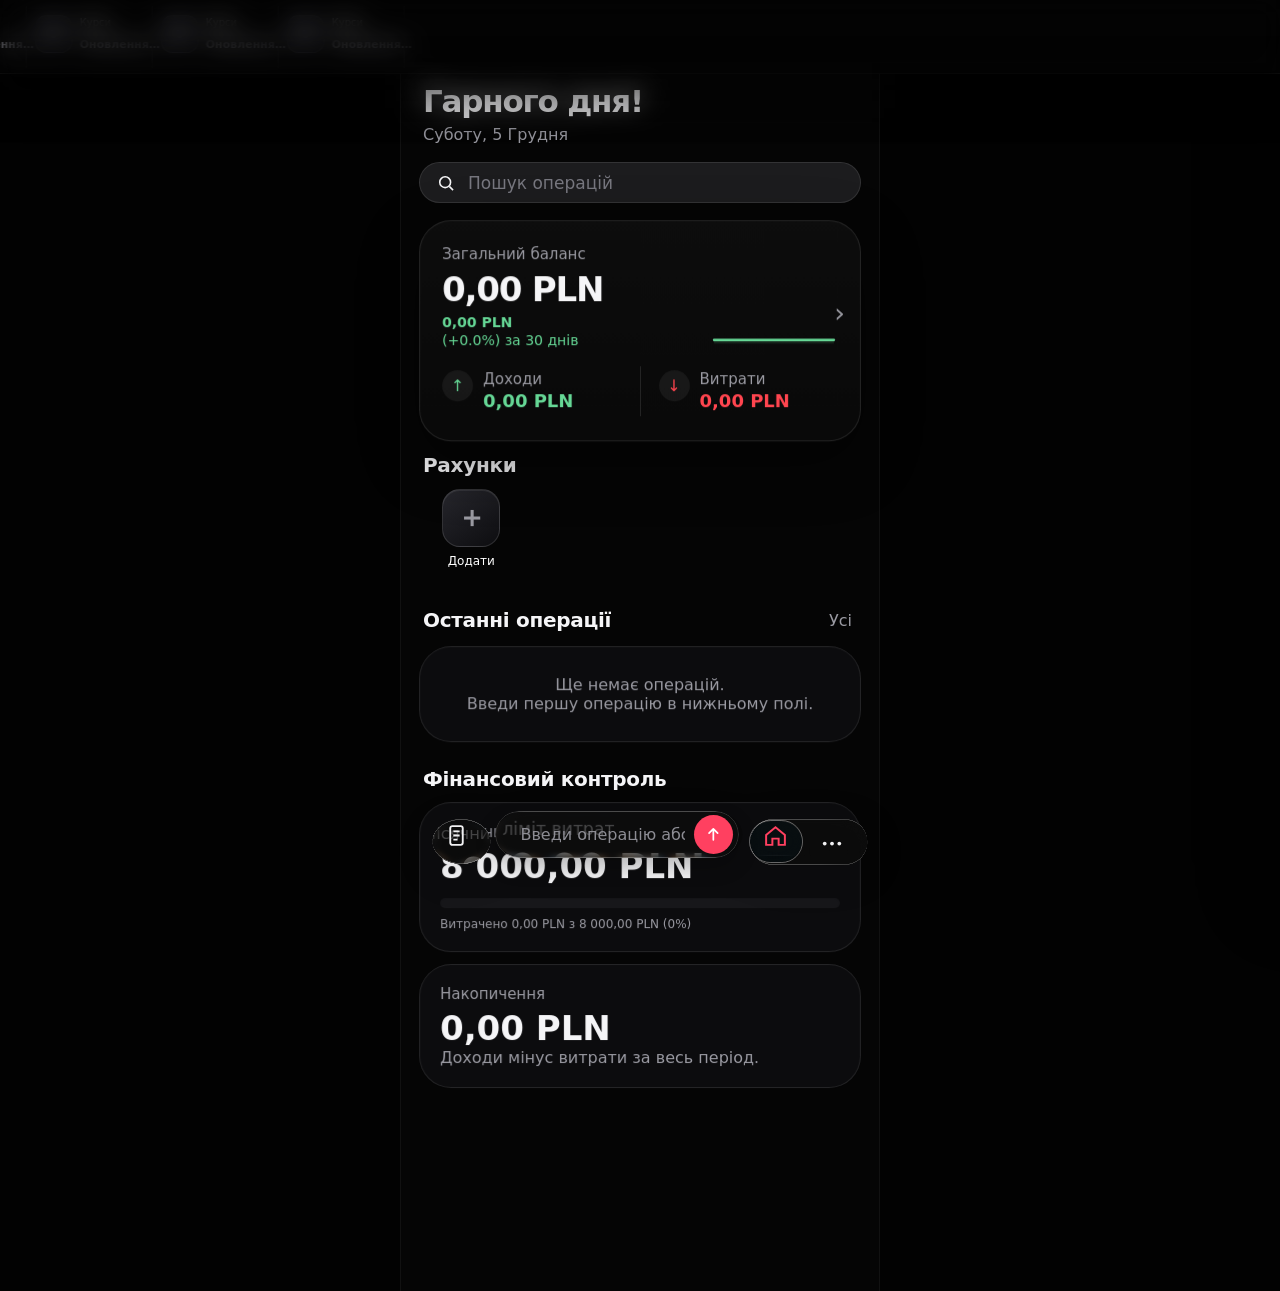
==== commit 70e3c05e: "Add contour-bound RGB dispersion and retain thin dock across transitions" ====
--- a/index.html
+++ b/index.html
@@ -1595,7 +1595,7 @@
 if('serviceWorker' in navigator && location.protocol!=='file:' && !['localhost','127.0.0.1'].includes(location.hostname)){
   let reloadingForUpdate=false;
   navigator.serviceWorker.addEventListener('controllerchange',()=>{if(reloadingForUpdate)return;reloadingForUpdate=true;location.reload()});
-navigator.serviceWorker.register('./sw.js?v=103',{updateViaCache:'none'}).then(reg=>reg.update()).catch(()=>{});
+navigator.serviceWorker.register('./sw.js?v=104',{updateViaCache:'none'}).then(reg=>reg.update()).catch(()=>{});
 }
 try{
   if('scrollRestoration' in history)history.scrollRestoration='manual';
@@ -1617,8 +1617,8 @@
   if(t){t.textContent='Помилка запуску: '+err.message;t.classList.add('show')}
 }
 </script>
-<script src="mirror-runtime.js?v=103"></script>
-<script src="motion-preset.js?v=103"></script>
-<script src="motion-runtime.js?v=103"></script>
+<script src="mirror-runtime.js?v=104"></script>
+<script src="motion-preset.js?v=104"></script>
+<script src="motion-runtime.js?v=104"></script>
 </body>
 </html>
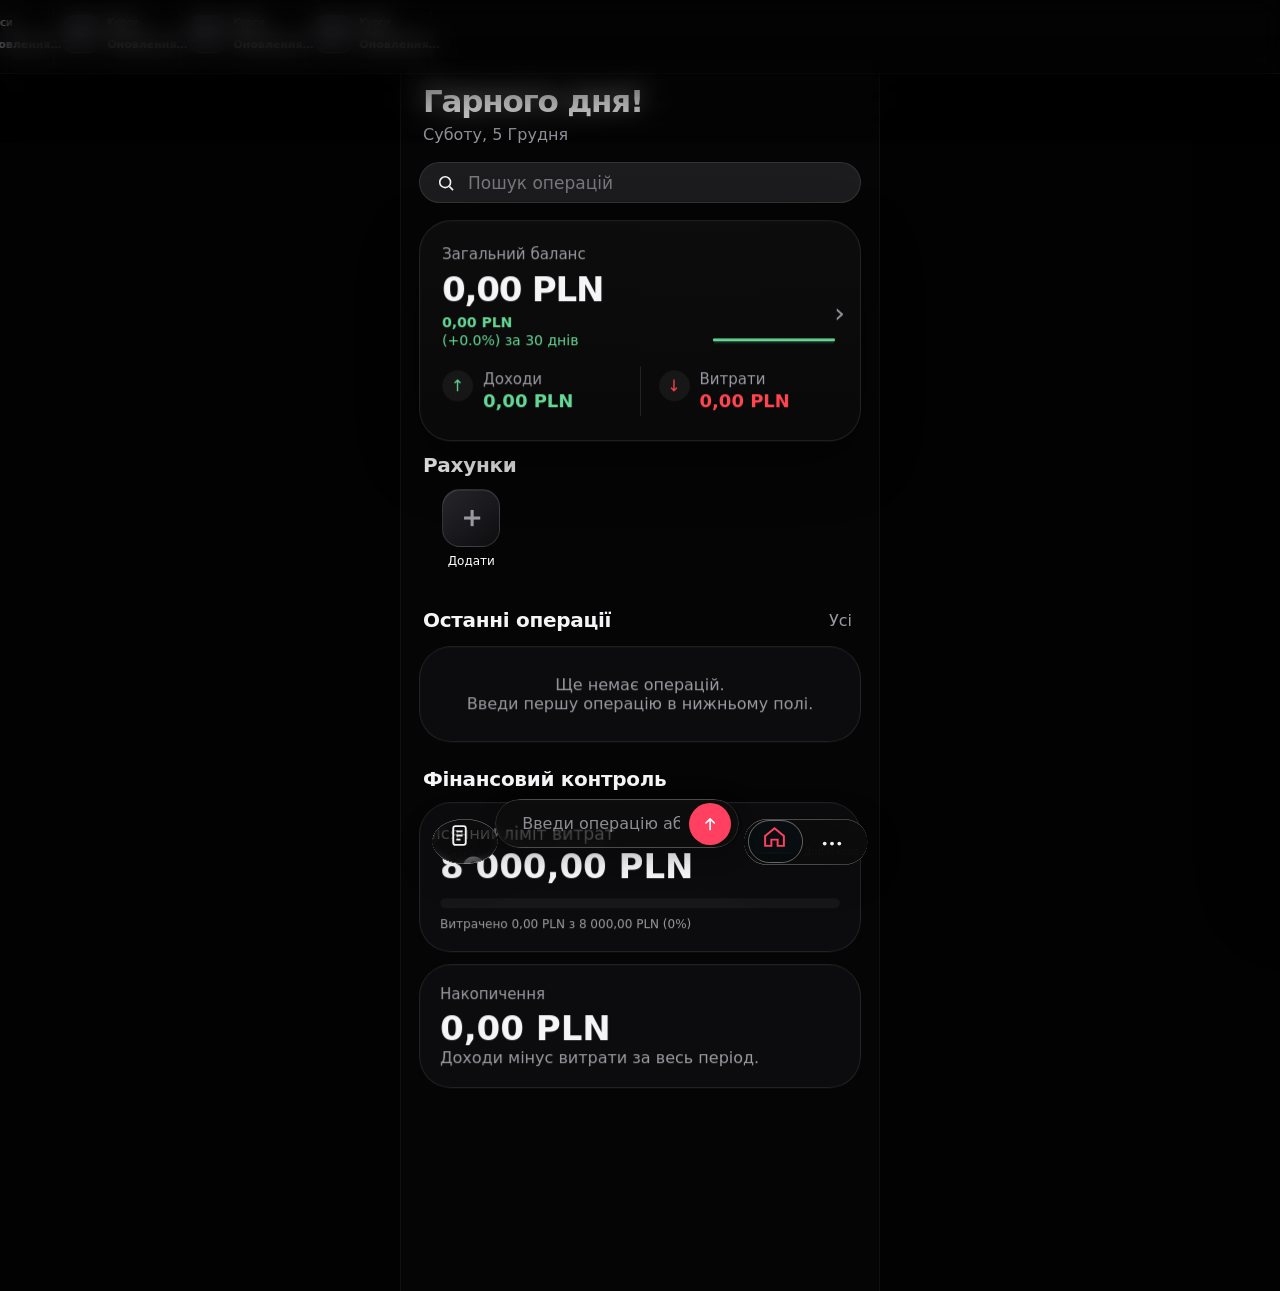
==== commit 183add82: "Fix synchronous RGB glass and Studio preview layer ownership" ====
--- a/index.html
+++ b/index.html
@@ -101,6 +101,9 @@
     .dock-zoom-surfaces{position:absolute;z-index:0;left:-14px;top:-14px;width:calc(100% + 28px);height:156px;pointer-events:none}
     .dock-zoom-layer{position:absolute;inset:0;overflow:hidden;pointer-events:none;mask-repeat:no-repeat;-webkit-mask-repeat:no-repeat;contain:paint}
     .vf-mirror-content{position:absolute;inset:0;display:block;pointer-events:none;overflow:hidden;contain:paint}
+    .vf-rgb-content{isolation:isolate;background:#000}
+    .vf-rgb-region{position:absolute;inset:0;isolation:isolate;background:#000;pointer-events:none}
+    .vf-rgb-channel{position:absolute;inset:0;mix-blend-mode:screen;pointer-events:none;transform-origin:center}
     .vf-mirror-copy{position:absolute!important;max-width:none!important;margin:0!important;pointer-events:none!important;transition:none!important;animation:none!important;backdrop-filter:none!important;-webkit-backdrop-filter:none!important;transform-style:flat!important}
     .vf-mirror-copy.account-ticker{right:auto!important;bottom:auto!important}
     .dock-liquid-mass{fill:url(#dockGlassFill);filter:url(#dockLiquidGlass)}
@@ -1024,6 +1027,12 @@
   return`${pill} M ${x1} ${y-sourceShoulder} C ${x1+q} ${y-sourceShoulder} ${m-q*.5} ${y-waist} ${m} ${y-waist} C ${m+q*.5} ${y-waist} ${x2-q} ${y-targetShoulder} ${x2} ${y-targetShoulder} L ${x2} ${y+targetShoulder} C ${x2-q} ${y+targetShoulder} ${m+q*.5} ${y+waist} ${m} ${y+waist} C ${m-q*.5} ${y+waist} ${x1+q} ${y+sourceShoulder} ${x1} ${y+sourceShoulder} Z`;
 }
 function renderDockLiquid(s){
+  // The editor resizes its iframe without calling dockLiquidTargets. Keep the
+  // glass and its outline in the same CSS-pixel coordinate space as the UI.
+  for(const id of ['#dockLiquidLayer','#dockLiquidOutlineLayer']){
+    const layer=document.querySelector(id),viewBox=`0 0 ${s.w+28} 156`;
+    if(layer&&layer.getAttribute('viewBox')!==viewBox)layer.setAttribute('viewBox',viewBox);
+  }
   const{entry,nav,active,neck,drop,drop2,drop3,entryBulge,outlineNav,outlineActive,outlineNeck,outlineDrop,outlineDrop2,outlineDrop3}=getDockLiquidNodes();setLiquidRect(entry,s.entry);setLiquidRect(nav,s.nav);setLiquidRect(active,s.active);setLiquidRect(outlineNav,s.nav);setLiquidRect(outlineActive,s.active);
   [[dockLiquidNodes.materialNav,s.nav],[dockLiquidNodes.materialActive,s.active]].forEach(([el,v])=>{if(!el||!v)return;el.style.left=`${v[0]-14}px`;el.style.top=`${v[1]-14}px`;el.style.width=`${Math.max(.1,v[2])}px`;el.style.height=`${Math.max(.1,v[3])}px`;el.style.borderRadius=`${Math.max(0,Math.min(v[4],v[2]/2,v[3]/2))}px`;el.style.opacity=String(Math.max(0,Math.min(1,v[5])))});
   if(neck){neck.setAttribute('d',dockNeckPath(s));neck.style.opacity=s.neck?.[4]||0}
@@ -1595,7 +1604,7 @@
 if('serviceWorker' in navigator && location.protocol!=='file:' && !['localhost','127.0.0.1'].includes(location.hostname)){
   let reloadingForUpdate=false;
   navigator.serviceWorker.addEventListener('controllerchange',()=>{if(reloadingForUpdate)return;reloadingForUpdate=true;location.reload()});
-navigator.serviceWorker.register('./sw.js?v=104',{updateViaCache:'none'}).then(reg=>reg.update()).catch(()=>{});
+navigator.serviceWorker.register('./sw.js?v=105',{updateViaCache:'none'}).then(reg=>reg.update()).catch(()=>{});
 }
 try{
   if('scrollRestoration' in history)history.scrollRestoration='manual';
@@ -1617,8 +1626,8 @@
   if(t){t.textContent='Помилка запуску: '+err.message;t.classList.add('show')}
 }
 </script>
-<script src="mirror-runtime.js?v=104"></script>
-<script src="motion-preset.js?v=104"></script>
-<script src="motion-runtime.js?v=104"></script>
+<script src="mirror-runtime.js?v=105"></script>
+<script src="motion-preset.js?v=105"></script>
+<script src="motion-runtime.js?v=105"></script>
 </body>
 </html>
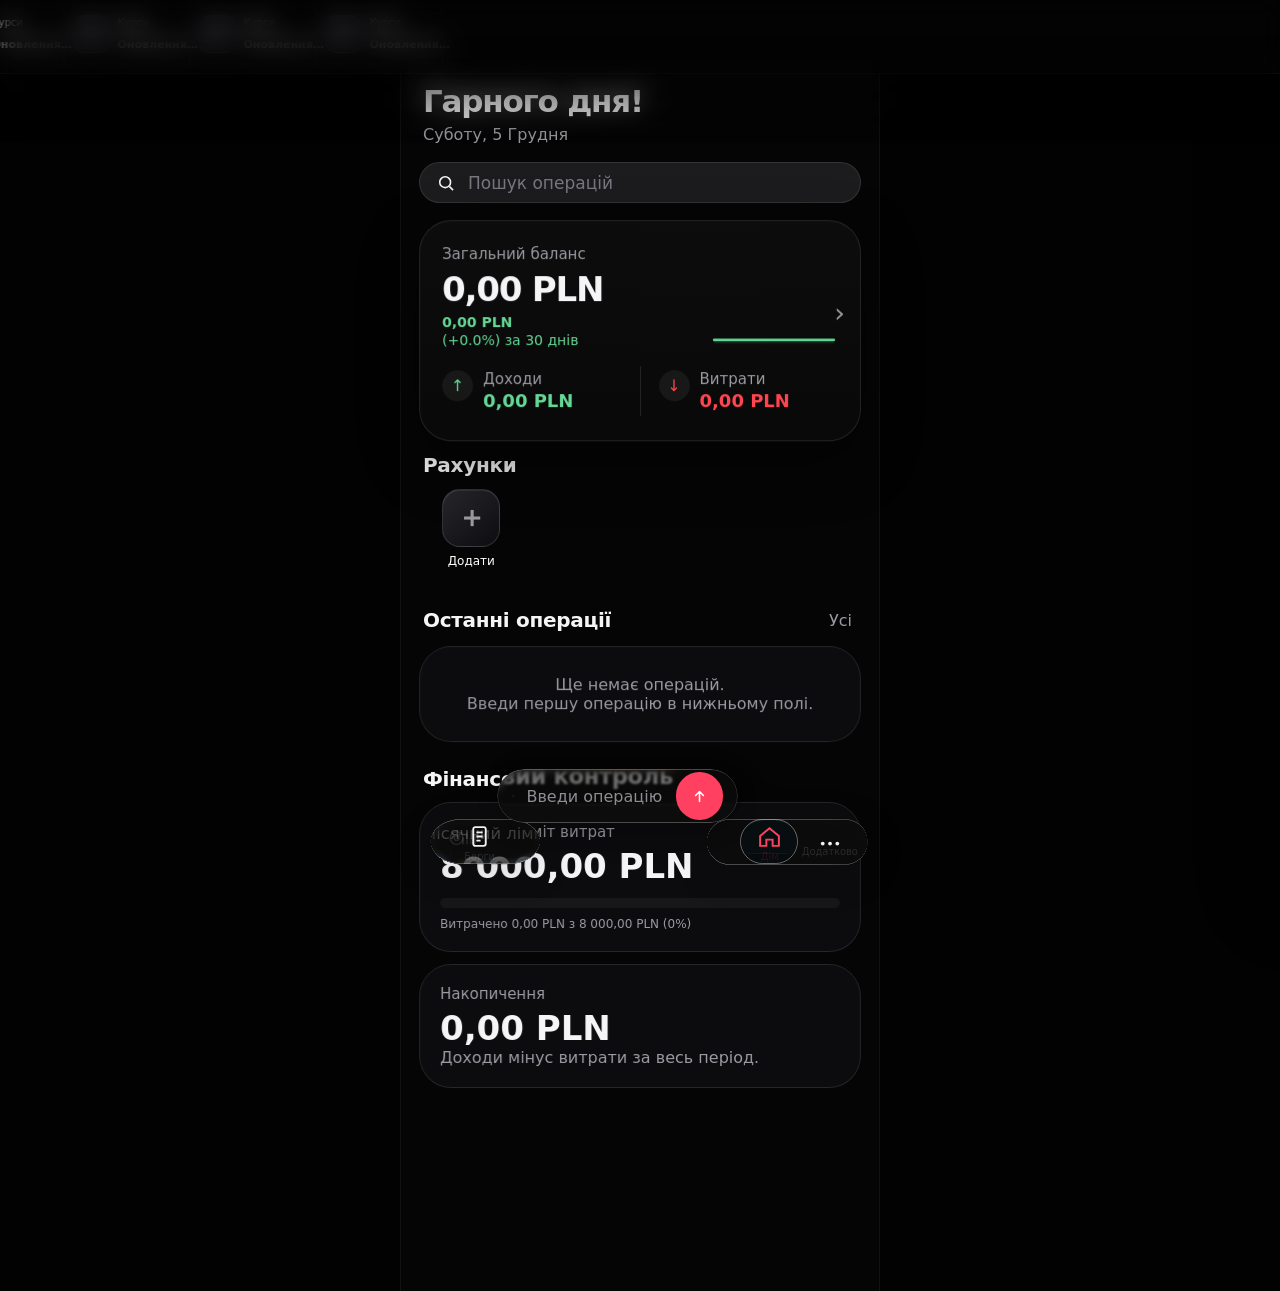
==== commit 0d64a205: "Use true radial pixel displacement for glass RGB split" ====
--- a/index.html
+++ b/index.html
@@ -1604,7 +1604,7 @@
 if('serviceWorker' in navigator && location.protocol!=='file:' && !['localhost','127.0.0.1'].includes(location.hostname)){
   let reloadingForUpdate=false;
   navigator.serviceWorker.addEventListener('controllerchange',()=>{if(reloadingForUpdate)return;reloadingForUpdate=true;location.reload()});
-navigator.serviceWorker.register('./sw.js?v=105',{updateViaCache:'none'}).then(reg=>reg.update()).catch(()=>{});
+navigator.serviceWorker.register('./sw.js?v=106',{updateViaCache:'none'}).then(reg=>reg.update()).catch(()=>{});
 }
 try{
   if('scrollRestoration' in history)history.scrollRestoration='manual';
@@ -1626,8 +1626,8 @@
   if(t){t.textContent='Помилка запуску: '+err.message;t.classList.add('show')}
 }
 </script>
-<script src="mirror-runtime.js?v=105"></script>
-<script src="motion-preset.js?v=105"></script>
-<script src="motion-runtime.js?v=105"></script>
+<script src="mirror-runtime.js?v=106"></script>
+<script src="motion-preset.js?v=106"></script>
+<script src="motion-runtime.js?v=106"></script>
 </body>
 </html>
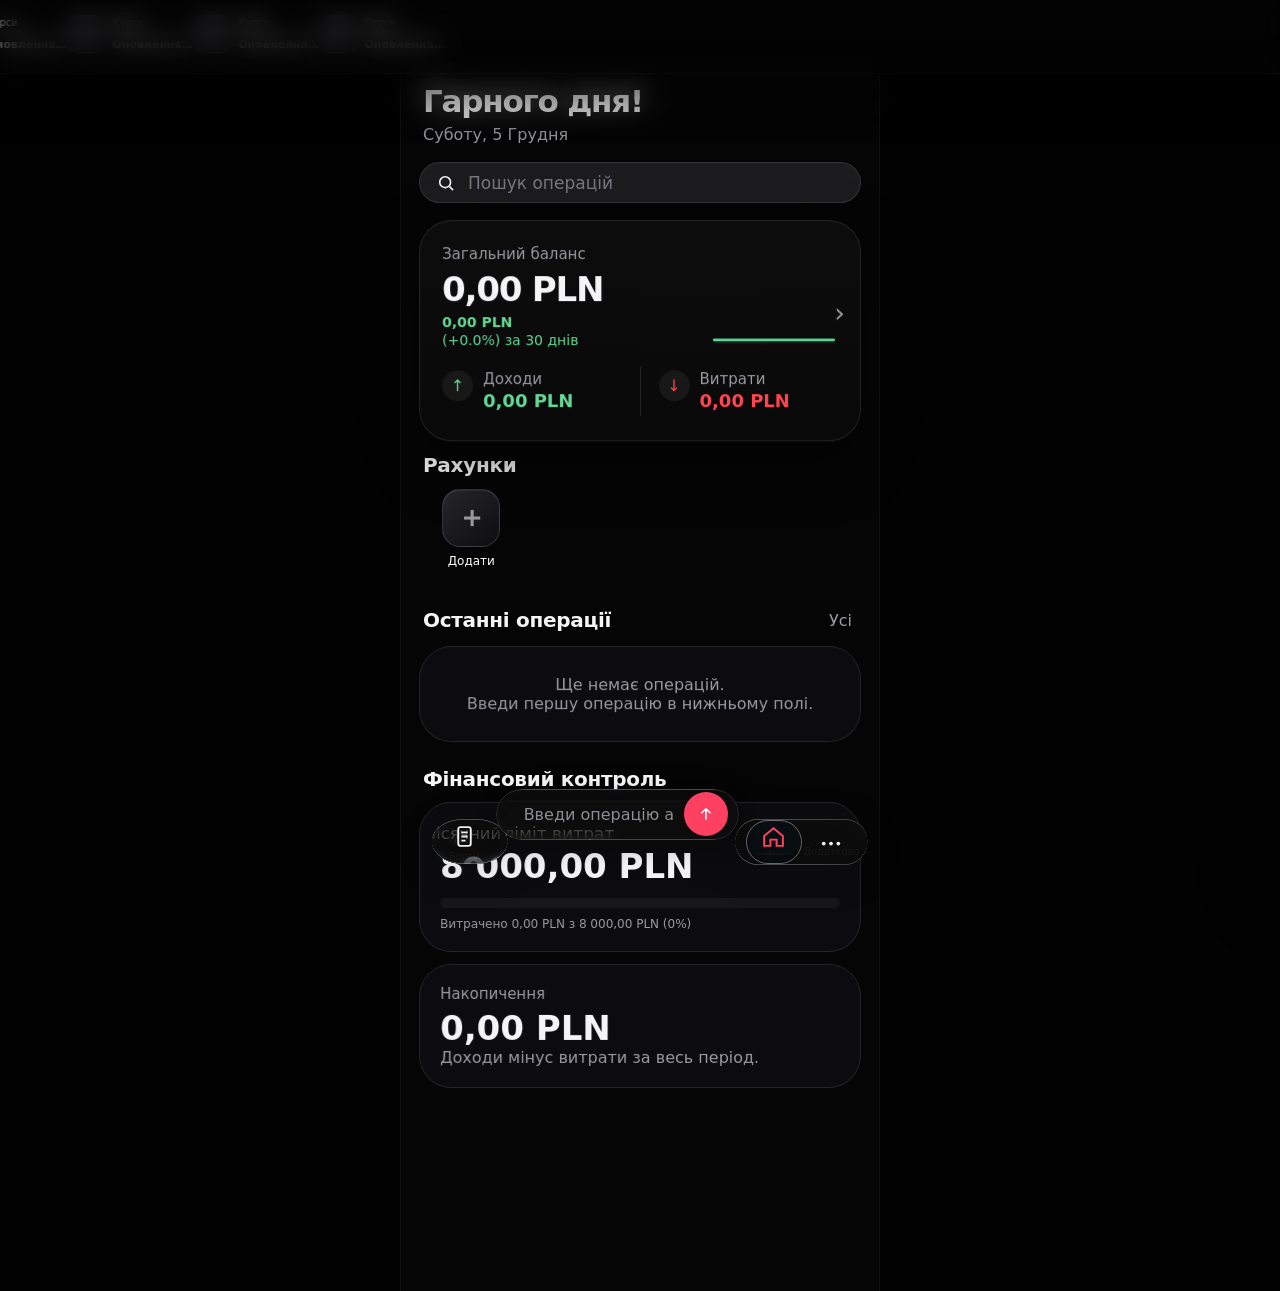
==== commit bcc0e4e5: "Add read-only iPhone diagnostics with optics tests and shareable reports" ====
--- a/index.html
+++ b/index.html
@@ -1,6 +1,7 @@
 <!doctype html>
 <html lang="uk">
 <head>
+<script src="diagnostic-errors.js?v=107"></script>
   <meta charset="utf-8" />
   <meta name="viewport" content="width=device-width, initial-scale=1, viewport-fit=cover" />
   <meta name="theme-color" content="#050505" />
@@ -1604,7 +1605,7 @@
 if('serviceWorker' in navigator && location.protocol!=='file:' && !['localhost','127.0.0.1'].includes(location.hostname)){
   let reloadingForUpdate=false;
   navigator.serviceWorker.addEventListener('controllerchange',()=>{if(reloadingForUpdate)return;reloadingForUpdate=true;location.reload()});
-navigator.serviceWorker.register('./sw.js?v=106',{updateViaCache:'none'}).then(reg=>reg.update()).catch(()=>{});
+navigator.serviceWorker.register('./sw.js?v=107',{updateViaCache:'none'}).then(reg=>reg.update()).catch(()=>{});
 }
 try{
   if('scrollRestoration' in history)history.scrollRestoration='manual';
@@ -1626,8 +1627,8 @@
   if(t){t.textContent='Помилка запуску: '+err.message;t.classList.add('show')}
 }
 </script>
-<script src="mirror-runtime.js?v=106"></script>
-<script src="motion-preset.js?v=106"></script>
-<script src="motion-runtime.js?v=106"></script>
+<script src="mirror-runtime.js?v=107"></script>
+<script src="motion-preset.js?v=107"></script>
+<script src="motion-runtime.js?v=107"></script>
 </body>
 </html>
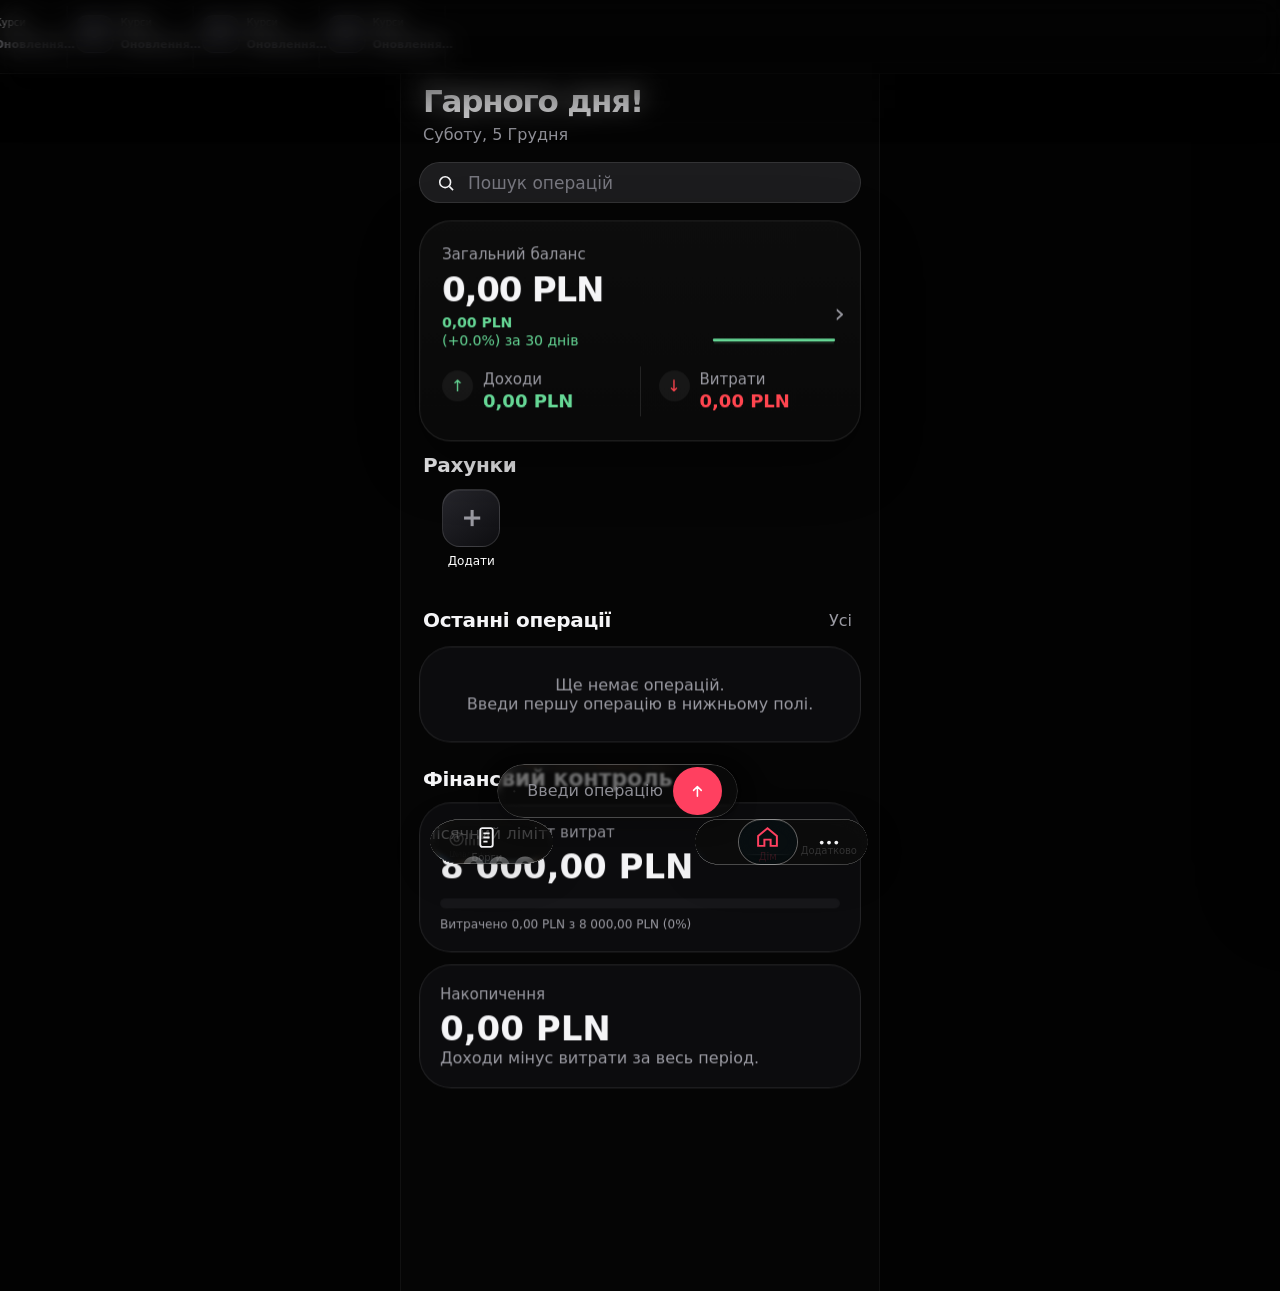
==== commit fa9beadd: "Capture actual glass layer states throughout diagnostic transitions" ====
--- a/index.html
+++ b/index.html
@@ -2,6 +2,7 @@
 <html lang="uk">
 <head>
 <script src="diagnostic-errors.js?v=107"></script>
+<script src="diagnostic-trace.js?v=108"></script>
   <meta charset="utf-8" />
   <meta name="viewport" content="width=device-width, initial-scale=1, viewport-fit=cover" />
   <meta name="theme-color" content="#050505" />
@@ -1629,6 +1630,6 @@
 </script>
 <script src="mirror-runtime.js?v=107"></script>
 <script src="motion-preset.js?v=107"></script>
-<script src="motion-runtime.js?v=107"></script>
+<script src="motion-runtime.js?v=108"></script>
 </body>
 </html>
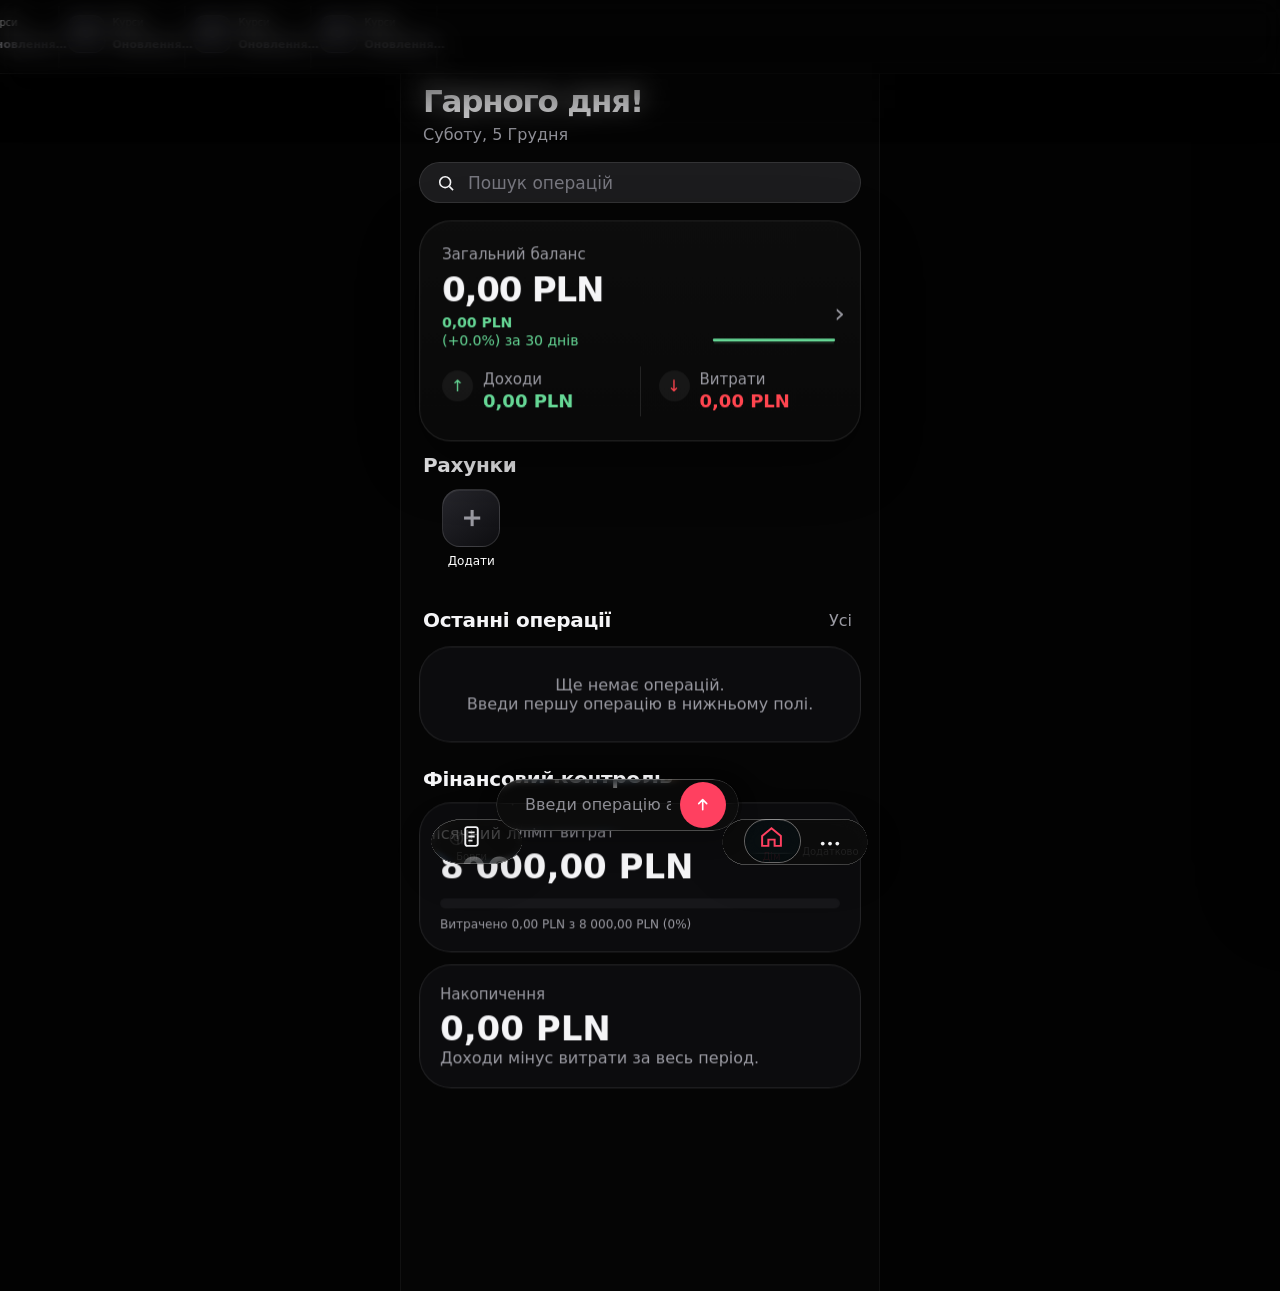
==== commit c8320444: "Add reference WebGL refraction to Liquid Studio with live HTML textures" ====
--- a/index.html
+++ b/index.html
@@ -1628,8 +1628,10 @@
   if(t){t.textContent='Помилка запуску: '+err.message;t.classList.add('show')}
 }
 </script>
-<script src="mirror-runtime.js?v=107"></script>
+<script src="mirror-runtime.js?v=109"></script>
+<script src="vendor/html2canvas-1.4.1.min.js?v=109"></script>
+<script src="webgl-glass.js?v=109"></script>
 <script src="motion-preset.js?v=107"></script>
-<script src="motion-runtime.js?v=108"></script>
+<script src="motion-runtime.js?v=109"></script>
 </body>
 </html>
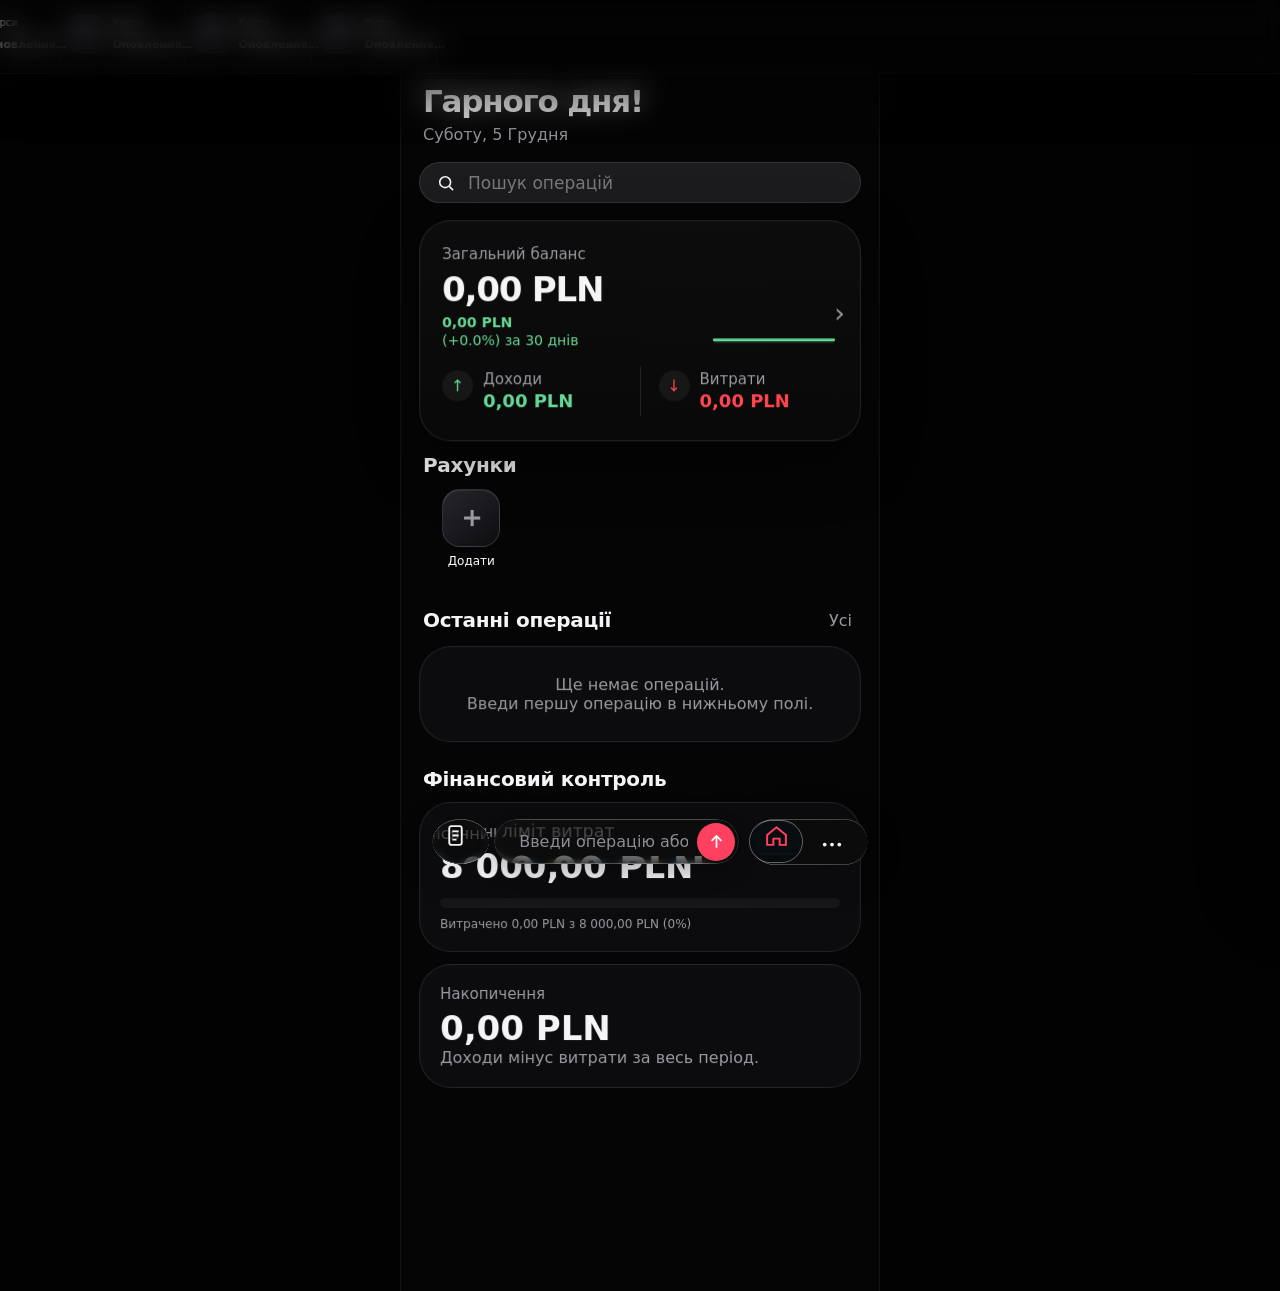
==== commit 0db72e9b: "Use incremental live DOM GPU textures for Liquid Studio glass" ====
--- a/index.html
+++ b/index.html
@@ -1630,7 +1630,8 @@
 </script>
 <script src="mirror-runtime.js?v=109"></script>
 <script src="vendor/html2canvas-1.4.1.min.js?v=109"></script>
-<script src="webgl-glass.js?v=109"></script>
+<script src="dom-texture-cache.js?v=110"></script>
+<script src="webgl-glass.js?v=110"></script>
 <script src="motion-preset.js?v=107"></script>
 <script src="motion-runtime.js?v=109"></script>
 </body>
